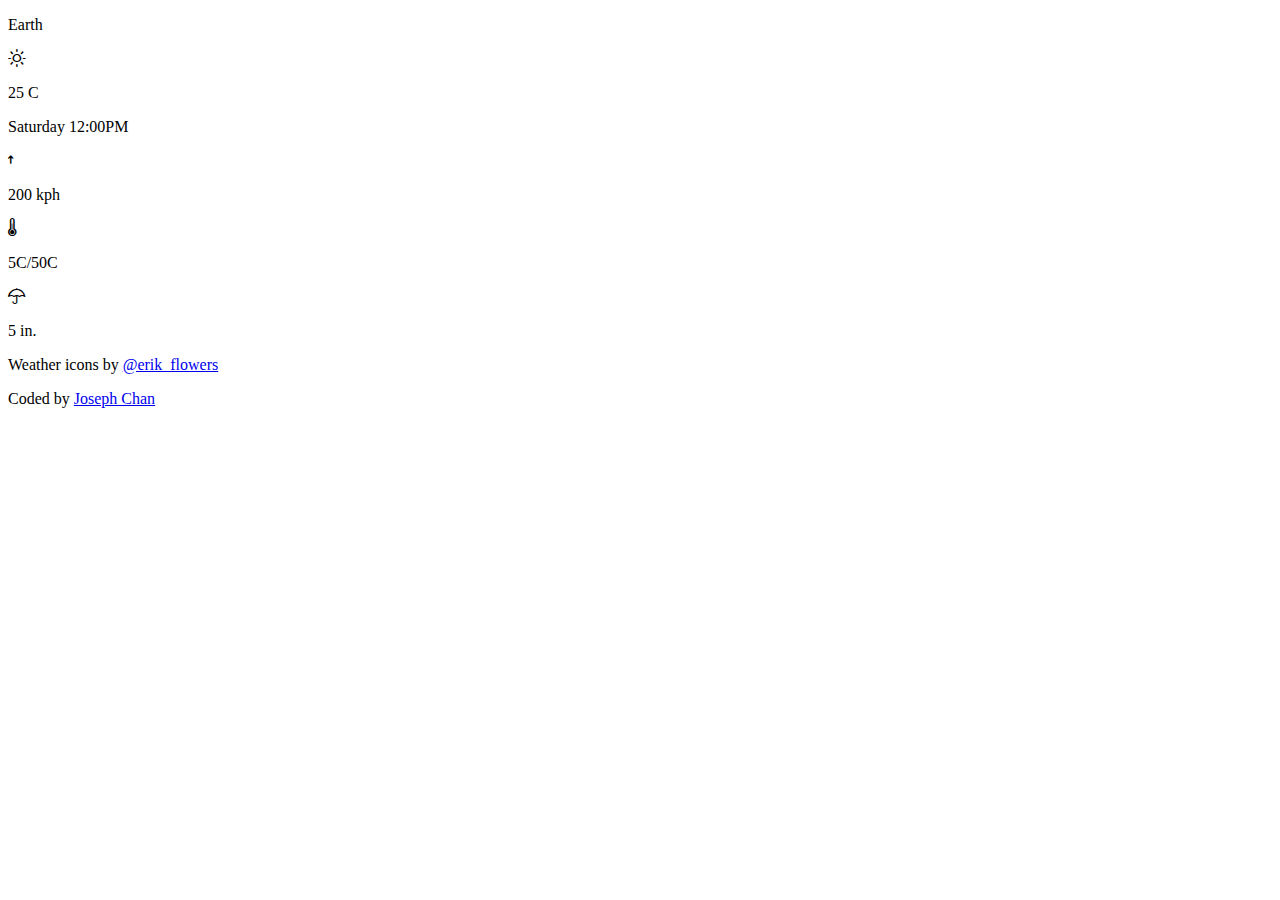
==== indexUnderConstruction.html @ b069603f "Draft html" ====
<!DOCTYPE HTML>
<html lang="en">
  <head>
    <meta charset="utf-8">
    <meta name="description" content="Weather & Corgi">
    <link rel="stylesheet" type="text/css" href="css/weather-icons-wind.min.css">
    <link rel="stylesheet" type="text/css" href="css/weather-icons.min.css">
    <title>Weather &amp; Corgi</title>
  </head>
  <body>
    <p class="location">Earth</p>
    <p class="weatherIcon"><i class="wi wi-day-sunny"></i></p>
    <p class="currentTemperature">25 C</p>
    <p class="dayTime">Saturday 12:00PM</p>
    <p class="windDirectionIcon"><i class="wi wi-direction-up"></i></p>
    <p class="windSpeed">200 kph</p>
    <p><i class="wi wi-thermometer"></i></p>
    <p class="minMaxTemperatures">5C/50C</p>
    <p><i class="wi wi-umbrella"></i></p>
    <p class="precipHeight">5 in.</p>
    
    <footer>
      <p>Weather icons by <a href="https://erikflowers.github.io/weather-icons/" title="Visit the Weather Icons site" target="_blank">@erik_flowers</a></p>
      <p>Coded by <a href="https://github.com/joechan3" target="_blank" title="View Joseph Chan&apos;s GitHub profile">Joseph Chan</a></p>
    </footer>
  </body>
</html>
---- css/weather-icons-wind.min.css ----
@font-face{font-family:weathericons;src:url(../font/weathericons-regular-webfont.eot);src:url(../font/weathericons-regular-webfont.eot?#iefix)format('embedded-opentype'),url(../font/weathericons-regular-webfont.woff2)format('woff2'),url(../font/weathericons-regular-webfont.woff)format('woff'),url(../font/weathericons-regular-webfont.ttf)format('truetype'),url(../font/weathericons-regular-webfont.svg#weather_iconsregular)format('svg');font-weight:400;font-style:normal}.wi{display:inline-block;font-family:weathericons;font-style:normal;font-weight:400;line-height:1;-webkit-font-smoothing:antialiased;-moz-osx-font-smoothing:grayscale}.wi-fw{text-align:center;width:1.4em}.wi-rotate-90{filter:progid:DXImageTransform.Microsoft.BasicImage(rotation=1);-webkit-transform:rotate(90deg);-ms-transform:rotate(90deg);transform:rotate(90deg)}.wi-rotate-180{filter:progid:DXImageTransform.Microsoft.BasicImage(rotation=2);-webkit-transform:rotate(180deg);-ms-transform:rotate(180deg);transform:rotate(180deg)}.wi-rotate-270{filter:progid:DXImageTransform.Microsoft.BasicImage(rotation=3);-webkit-transform:rotate(270deg);-ms-transform:rotate(270deg);transform:rotate(270deg)}.wi-flip-horizontal{filter:progid:DXImageTransform.Microsoft.BasicImage(rotation=0, mirror=1);-webkit-transform:scale(-1,1);-ms-transform:scale(-1,1);transform:scale(-1,1)}.wi-flip-vertical{filter:progid:DXImageTransform.Microsoft.BasicImage(rotation=2, mirror=1);-webkit-transform:scale(1,-1);-ms-transform:scale(1,-1);transform:scale(1,-1)}.wi-wind:before{content:"\f0b1"}.wi-wind.towards-0-deg{-webkit-transform:rotate(0);-moz-transform:rotate(0);-ms-transform:rotate(0);-o-transform:rotate(0);transform:rotate(0)}.wi-wind.towards-1-deg{-webkit-transform:rotate(1deg);-moz-transform:rotate(1deg);-ms-transform:rotate(1deg);-o-transform:rotate(1deg);transform:rotate(1deg)}.wi-wind.towards-2-deg{-webkit-transform:rotate(2deg);-moz-transform:rotate(2deg);-ms-transform:rotate(2deg);-o-transform:rotate(2deg);transform:rotate(2deg)}.wi-wind.towards-3-deg{-webkit-transform:rotate(3deg);-moz-transform:rotate(3deg);-ms-transform:rotate(3deg);-o-transform:rotate(3deg);transform:rotate(3deg)}.wi-wind.towards-4-deg{-webkit-transform:rotate(4deg);-moz-transform:rotate(4deg);-ms-transform:rotate(4deg);-o-transform:rotate(4deg);transform:rotate(4deg)}.wi-wind.towards-5-deg{-webkit-transform:rotate(5deg);-moz-transform:rotate(5deg);-ms-transform:rotate(5deg);-o-transform:rotate(5deg);transform:rotate(5deg)}.wi-wind.towards-6-deg{-webkit-transform:rotate(6deg);-moz-transform:rotate(6deg);-ms-transform:rotate(6deg);-o-transform:rotate(6deg);transform:rotate(6deg)}.wi-wind.towards-7-deg{-webkit-transform:rotate(7deg);-moz-transform:rotate(7deg);-ms-transform:rotate(7deg);-o-transform:rotate(7deg);transform:rotate(7deg)}.wi-wind.towards-8-deg{-webkit-transform:rotate(8deg);-moz-transform:rotate(8deg);-ms-transform:rotate(8deg);-o-transform:rotate(8deg);transform:rotate(8deg)}.wi-wind.towards-9-deg{-webkit-transform:rotate(9deg);-moz-transform:rotate(9deg);-ms-transform:rotate(9deg);-o-transform:rotate(9deg);transform:rotate(9deg)}.wi-wind.towards-10-deg{-webkit-transform:rotate(10deg);-moz-transform:rotate(10deg);-ms-transform:rotate(10deg);-o-transform:rotate(10deg);transform:rotate(10deg)}.wi-wind.towards-11-deg{-webkit-transform:rotate(11deg);-moz-transform:rotate(11deg);-ms-transform:rotate(11deg);-o-transform:rotate(11deg);transform:rotate(11deg)}.wi-wind.towards-12-deg{-webkit-transform:rotate(12deg);-moz-transform:rotate(12deg);-ms-transform:rotate(12deg);-o-transform:rotate(12deg);transform:rotate(12deg)}.wi-wind.towards-13-deg{-webkit-transform:rotate(13deg);-moz-transform:rotate(13deg);-ms-transform:rotate(13deg);-o-transform:rotate(13deg);transform:rotate(13deg)}.wi-wind.towards-14-deg{-webkit-transform:rotate(14deg);-moz-transform:rotate(14deg);-ms-transform:rotate(14deg);-o-transform:rotate(14deg);transform:rotate(14deg)}.wi-wind.towards-15-deg{-webkit-transform:rotate(15deg);-moz-transform:rotate(15deg);-ms-transform:rotate(15deg);-o-transform:rotate(15deg);transform:rotate(15deg)}.wi-wind.towards-16-deg{-webkit-transform:rotate(16deg);-moz-transform:rotate(16deg);-ms-transform:rotate(16deg);-o-transform:rotate(16deg);transform:rotate(16deg)}.wi-wind.towards-17-deg{-webkit-transform:rotate(17deg);-moz-transform:rotate(17deg);-ms-transform:rotate(17deg);-o-transform:rotate(17deg);transform:rotate(17deg)}.wi-wind.towards-18-deg{-webkit-transform:rotate(18deg);-moz-transform:rotate(18deg);-ms-transform:rotate(18deg);-o-transform:rotate(18deg);transform:rotate(18deg)}.wi-wind.towards-19-deg{-webkit-transform:rotate(19deg);-moz-transform:rotate(19deg);-ms-transform:rotate(19deg);-o-transform:rotate(19deg);transform:rotate(19deg)}.wi-wind.towards-20-deg{-webkit-transform:rotate(20deg);-moz-transform:rotate(20deg);-ms-transform:rotate(20deg);-o-transform:rotate(20deg);transform:rotate(20deg)}.wi-wind.towards-21-deg{-webkit-transform:rotate(21deg);-moz-transform:rotate(21deg);-ms-transform:rotate(21deg);-o-transform:rotate(21deg);transform:rotate(21deg)}.wi-wind.towards-22-deg{-webkit-transform:rotate(22deg);-moz-transform:rotate(22deg);-ms-transform:rotate(22deg);-o-transform:rotate(22deg);transform:rotate(22deg)}.wi-wind.towards-23-deg{-webkit-transform:rotate(23deg);-moz-transform:rotate(23deg);-ms-transform:rotate(23deg);-o-transform:rotate(23deg);transform:rotate(23deg)}.wi-wind.towards-24-deg{-webkit-transform:rotate(24deg);-moz-transform:rotate(24deg);-ms-transform:rotate(24deg);-o-transform:rotate(24deg);transform:rotate(24deg)}.wi-wind.towards-25-deg{-webkit-transform:rotate(25deg);-moz-transform:rotate(25deg);-ms-transform:rotate(25deg);-o-transform:rotate(25deg);transform:rotate(25deg)}.wi-wind.towards-26-deg{-webkit-transform:rotate(26deg);-moz-transform:rotate(26deg);-ms-transform:rotate(26deg);-o-transform:rotate(26deg);transform:rotate(26deg)}.wi-wind.towards-27-deg{-webkit-transform:rotate(27deg);-moz-transform:rotate(27deg);-ms-transform:rotate(27deg);-o-transform:rotate(27deg);transform:rotate(27deg)}.wi-wind.towards-28-deg{-webkit-transform:rotate(28deg);-moz-transform:rotate(28deg);-ms-transform:rotate(28deg);-o-transform:rotate(28deg);transform:rotate(28deg)}.wi-wind.towards-29-deg{-webkit-transform:rotate(29deg);-moz-transform:rotate(29deg);-ms-transform:rotate(29deg);-o-transform:rotate(29deg);transform:rotate(29deg)}.wi-wind.towards-30-deg{-webkit-transform:rotate(30deg);-moz-transform:rotate(30deg);-ms-transform:rotate(30deg);-o-transform:rotate(30deg);transform:rotate(30deg)}.wi-wind.towards-31-deg{-webkit-transform:rotate(31deg);-moz-transform:rotate(31deg);-ms-transform:rotate(31deg);-o-transform:rotate(31deg);transform:rotate(31deg)}.wi-wind.towards-32-deg{-webkit-transform:rotate(32deg);-moz-transform:rotate(32deg);-ms-transform:rotate(32deg);-o-transform:rotate(32deg);transform:rotate(32deg)}.wi-wind.towards-33-deg{-webkit-transform:rotate(33deg);-moz-transform:rotate(33deg);-ms-transform:rotate(33deg);-o-transform:rotate(33deg);transform:rotate(33deg)}.wi-wind.towards-34-deg{-webkit-transform:rotate(34deg);-moz-transform:rotate(34deg);-ms-transform:rotate(34deg);-o-transform:rotate(34deg);transform:rotate(34deg)}.wi-wind.towards-35-deg{-webkit-transform:rotate(35deg);-moz-transform:rotate(35deg);-ms-transform:rotate(35deg);-o-transform:rotate(35deg);transform:rotate(35deg)}.wi-wind.towards-36-deg{-webkit-transform:rotate(36deg);-moz-transform:rotate(36deg);-ms-transform:rotate(36deg);-o-transform:rotate(36deg);transform:rotate(36deg)}.wi-wind.towards-37-deg{-webkit-transform:rotate(37deg);-moz-transform:rotate(37deg);-ms-transform:rotate(37deg);-o-transform:rotate(37deg);transform:rotate(37deg)}.wi-wind.towards-38-deg{-webkit-transform:rotate(38deg);-moz-transform:rotate(38deg);-ms-transform:rotate(38deg);-o-transform:rotate(38deg);transform:rotate(38deg)}.wi-wind.towards-39-deg{-webkit-transform:rotate(39deg);-moz-transform:rotate(39deg);-ms-transform:rotate(39deg);-o-transform:rotate(39deg);transform:rotate(39deg)}.wi-wind.towards-40-deg{-webkit-transform:rotate(40deg);-moz-transform:rotate(40deg);-ms-transform:rotate(40deg);-o-transform:rotate(40deg);transform:rotate(40deg)}.wi-wind.towards-41-deg{-webkit-transform:rotate(41deg);-moz-transform:rotate(41deg);-ms-transform:rotate(41deg);-o-transform:rotate(41deg);transform:rotate(41deg)}.wi-wind.towards-42-deg{-webkit-transform:rotate(42deg);-moz-transform:rotate(42deg);-ms-transform:rotate(42deg);-o-transform:rotate(42deg);transform:rotate(42deg)}.wi-wind.towards-43-deg{-webkit-transform:rotate(43deg);-moz-transform:rotate(43deg);-ms-transform:rotate(43deg);-o-transform:rotate(43deg);transform:rotate(43deg)}.wi-wind.towards-44-deg{-webkit-transform:rotate(44deg);-moz-transform:rotate(44deg);-ms-transform:rotate(44deg);-o-transform:rotate(44deg);transform:rotate(44deg)}.wi-wind.towards-45-deg{-webkit-transform:rotate(45deg);-moz-transform:rotate(45deg);-ms-transform:rotate(45deg);-o-transform:rotate(45deg);transform:rotate(45deg)}.wi-wind.towards-46-deg{-webkit-transform:rotate(46deg);-moz-transform:rotate(46deg);-ms-transform:rotate(46deg);-o-transform:rotate(46deg);transform:rotate(46deg)}.wi-wind.towards-47-deg{-webkit-transform:rotate(47deg);-moz-transform:rotate(47deg);-ms-transform:rotate(47deg);-o-transform:rotate(47deg);transform:rotate(47deg)}.wi-wind.towards-48-deg{-webkit-transform:rotate(48deg);-moz-transform:rotate(48deg);-ms-transform:rotate(48deg);-o-transform:rotate(48deg);transform:rotate(48deg)}.wi-wind.towards-49-deg{-webkit-transform:rotate(49deg);-moz-transform:rotate(49deg);-ms-transform:rotate(49deg);-o-transform:rotate(49deg);transform:rotate(49deg)}.wi-wind.towards-50-deg{-webkit-transform:rotate(50deg);-moz-transform:rotate(50deg);-ms-transform:rotate(50deg);-o-transform:rotate(50deg);transform:rotate(50deg)}.wi-wind.towards-51-deg{-webkit-transform:rotate(51deg);-moz-transform:rotate(51deg);-ms-transform:rotate(51deg);-o-transform:rotate(51deg);transform:rotate(51deg)}.wi-wind.towards-52-deg{-webkit-transform:rotate(52deg);-moz-transform:rotate(52deg);-ms-transform:rotate(52deg);-o-transform:rotate(52deg);transform:rotate(52deg)}.wi-wind.towards-53-deg{-webkit-transform:rotate(53deg);-moz-transform:rotate(53deg);-ms-transform:rotate(53deg);-o-transform:rotate(53deg);transform:rotate(53deg)}.wi-wind.towards-54-deg{-webkit-transform:rotate(54deg);-moz-transform:rotate(54deg);-ms-transform:rotate(54deg);-o-transform:rotate(54deg);transform:rotate(54deg)}.wi-wind.towards-55-deg{-webkit-transform:rotate(55deg);-moz-transform:rotate(55deg);-ms-transform:rotate(55deg);-o-transform:rotate(55deg);transform:rotate(55deg)}.wi-wind.towards-56-deg{-webkit-transform:rotate(56deg);-moz-transform:rotate(56deg);-ms-transform:rotate(56deg);-o-transform:rotate(56deg);transform:rotate(56deg)}.wi-wind.towards-57-deg{-webkit-transform:rotate(57deg);-moz-transform:rotate(57deg);-ms-transform:rotate(57deg);-o-transform:rotate(57deg);transform:rotate(57deg)}.wi-wind.towards-58-deg{-webkit-transform:rotate(58deg);-moz-transform:rotate(58deg);-ms-transform:rotate(58deg);-o-transform:rotate(58deg);transform:rotate(58deg)}.wi-wind.towards-59-deg{-webkit-transform:rotate(59deg);-moz-transform:rotate(59deg);-ms-transform:rotate(59deg);-o-transform:rotate(59deg);transform:rotate(59deg)}.wi-wind.towards-60-deg{-webkit-transform:rotate(60deg);-moz-transform:rotate(60deg);-ms-transform:rotate(60deg);-o-transform:rotate(60deg);transform:rotate(60deg)}.wi-wind.towards-61-deg{-webkit-transform:rotate(61deg);-moz-transform:rotate(61deg);-ms-transform:rotate(61deg);-o-transform:rotate(61deg);transform:rotate(61deg)}.wi-wind.towards-62-deg{-webkit-transform:rotate(62deg);-moz-transform:rotate(62deg);-ms-transform:rotate(62deg);-o-transform:rotate(62deg);transform:rotate(62deg)}.wi-wind.towards-63-deg{-webkit-transform:rotate(63deg);-moz-transform:rotate(63deg);-ms-transform:rotate(63deg);-o-transform:rotate(63deg);transform:rotate(63deg)}.wi-wind.towards-64-deg{-webkit-transform:rotate(64deg);-moz-transform:rotate(64deg);-ms-transform:rotate(64deg);-o-transform:rotate(64deg);transform:rotate(64deg)}.wi-wind.towards-65-deg{-webkit-transform:rotate(65deg);-moz-transform:rotate(65deg);-ms-transform:rotate(65deg);-o-transform:rotate(65deg);transform:rotate(65deg)}.wi-wind.towards-66-deg{-webkit-transform:rotate(66deg);-moz-transform:rotate(66deg);-ms-transform:rotate(66deg);-o-transform:rotate(66deg);transform:rotate(66deg)}.wi-wind.towards-67-deg{-webkit-transform:rotate(67deg);-moz-transform:rotate(67deg);-ms-transform:rotate(67deg);-o-transform:rotate(67deg);transform:rotate(67deg)}.wi-wind.towards-68-deg{-webkit-transform:rotate(68deg);-moz-transform:rotate(68deg);-ms-transform:rotate(68deg);-o-transform:rotate(68deg);transform:rotate(68deg)}.wi-wind.towards-69-deg{-webkit-transform:rotate(69deg);-moz-transform:rotate(69deg);-ms-transform:rotate(69deg);-o-transform:rotate(69deg);transform:rotate(69deg)}.wi-wind.towards-70-deg{-webkit-transform:rotate(70deg);-moz-transform:rotate(70deg);-ms-transform:rotate(70deg);-o-transform:rotate(70deg);transform:rotate(70deg)}.wi-wind.towards-71-deg{-webkit-transform:rotate(71deg);-moz-transform:rotate(71deg);-ms-transform:rotate(71deg);-o-transform:rotate(71deg);transform:rotate(71deg)}.wi-wind.towards-72-deg{-webkit-transform:rotate(72deg);-moz-transform:rotate(72deg);-ms-transform:rotate(72deg);-o-transform:rotate(72deg);transform:rotate(72deg)}.wi-wind.towards-73-deg{-webkit-transform:rotate(73deg);-moz-transform:rotate(73deg);-ms-transform:rotate(73deg);-o-transform:rotate(73deg);transform:rotate(73deg)}.wi-wind.towards-74-deg{-webkit-transform:rotate(74deg);-moz-transform:rotate(74deg);-ms-transform:rotate(74deg);-o-transform:rotate(74deg);transform:rotate(74deg)}.wi-wind.towards-75-deg{-webkit-transform:rotate(75deg);-moz-transform:rotate(75deg);-ms-transform:rotate(75deg);-o-transform:rotate(75deg);transform:rotate(75deg)}.wi-wind.towards-76-deg{-webkit-transform:rotate(76deg);-moz-transform:rotate(76deg);-ms-transform:rotate(76deg);-o-transform:rotate(76deg);transform:rotate(76deg)}.wi-wind.towards-77-deg{-webkit-transform:rotate(77deg);-moz-transform:rotate(77deg);-ms-transform:rotate(77deg);-o-transform:rotate(77deg);transform:rotate(77deg)}.wi-wind.towards-78-deg{-webkit-transform:rotate(78deg);-moz-transform:rotate(78deg);-ms-transform:rotate(78deg);-o-transform:rotate(78deg);transform:rotate(78deg)}.wi-wind.towards-79-deg{-webkit-transform:rotate(79deg);-moz-transform:rotate(79deg);-ms-transform:rotate(79deg);-o-transform:rotate(79deg);transform:rotate(79deg)}.wi-wind.towards-80-deg{-webkit-transform:rotate(80deg);-moz-transform:rotate(80deg);-ms-transform:rotate(80deg);-o-transform:rotate(80deg);transform:rotate(80deg)}.wi-wind.towards-81-deg{-webkit-transform:rotate(81deg);-moz-transform:rotate(81deg);-ms-transform:rotate(81deg);-o-transform:rotate(81deg);transform:rotate(81deg)}.wi-wind.towards-82-deg{-webkit-transform:rotate(82deg);-moz-transform:rotate(82deg);-ms-transform:rotate(82deg);-o-transform:rotate(82deg);transform:rotate(82deg)}.wi-wind.towards-83-deg{-webkit-transform:rotate(83deg);-moz-transform:rotate(83deg);-ms-transform:rotate(83deg);-o-transform:rotate(83deg);transform:rotate(83deg)}.wi-wind.towards-84-deg{-webkit-transform:rotate(84deg);-moz-transform:rotate(84deg);-ms-transform:rotate(84deg);-o-transform:rotate(84deg);transform:rotate(84deg)}.wi-wind.towards-85-deg{-webkit-transform:rotate(85deg);-moz-transform:rotate(85deg);-ms-transform:rotate(85deg);-o-transform:rotate(85deg);transform:rotate(85deg)}.wi-wind.towards-86-deg{-webkit-transform:rotate(86deg);-moz-transform:rotate(86deg);-ms-transform:rotate(86deg);-o-transform:rotate(86deg);transform:rotate(86deg)}.wi-wind.towards-87-deg{-webkit-transform:rotate(87deg);-moz-transform:rotate(87deg);-ms-transform:rotate(87deg);-o-transform:rotate(87deg);transform:rotate(87deg)}.wi-wind.towards-88-deg{-webkit-transform:rotate(88deg);-moz-transform:rotate(88deg);-ms-transform:rotate(88deg);-o-transform:rotate(88deg);transform:rotate(88deg)}.wi-wind.towards-89-deg{-webkit-transform:rotate(89deg);-moz-transform:rotate(89deg);-ms-transform:rotate(89deg);-o-transform:rotate(89deg);transform:rotate(89deg)}.wi-wind.towards-90-deg{-webkit-transform:rotate(90deg);-moz-transform:rotate(90deg);-ms-transform:rotate(90deg);-o-transform:rotate(90deg);transform:rotate(90deg)}.wi-wind.towards-91-deg{-webkit-transform:rotate(91deg);-moz-transform:rotate(91deg);-ms-transform:rotate(91deg);-o-transform:rotate(91deg);transform:rotate(91deg)}.wi-wind.towards-92-deg{-webkit-transform:rotate(92deg);-moz-transform:rotate(92deg);-ms-transform:rotate(92deg);-o-transform:rotate(92deg);transform:rotate(92deg)}.wi-wind.towards-93-deg{-webkit-transform:rotate(93deg);-moz-transform:rotate(93deg);-ms-transform:rotate(93deg);-o-transform:rotate(93deg);transform:rotate(93deg)}.wi-wind.towards-94-deg{-webkit-transform:rotate(94deg);-moz-transform:rotate(94deg);-ms-transform:rotate(94deg);-o-transform:rotate(94deg);transform:rotate(94deg)}.wi-wind.towards-95-deg{-webkit-transform:rotate(95deg);-moz-transform:rotate(95deg);-ms-transform:rotate(95deg);-o-transform:rotate(95deg);transform:rotate(95deg)}.wi-wind.towards-96-deg{-webkit-transform:rotate(96deg);-moz-transform:rotate(96deg);-ms-transform:rotate(96deg);-o-transform:rotate(96deg);transform:rotate(96deg)}.wi-wind.towards-97-deg{-webkit-transform:rotate(97deg);-moz-transform:rotate(97deg);-ms-transform:rotate(97deg);-o-transform:rotate(97deg);transform:rotate(97deg)}.wi-wind.towards-98-deg{-webkit-transform:rotate(98deg);-moz-transform:rotate(98deg);-ms-transform:rotate(98deg);-o-transform:rotate(98deg);transform:rotate(98deg)}.wi-wind.towards-99-deg{-webkit-transform:rotate(99deg);-moz-transform:rotate(99deg);-ms-transform:rotate(99deg);-o-transform:rotate(99deg);transform:rotate(99deg)}.wi-wind.towards-100-deg{-webkit-transform:rotate(100deg);-moz-transform:rotate(100deg);-ms-transform:rotate(100deg);-o-transform:rotate(100deg);transform:rotate(100deg)}.wi-wind.towards-101-deg{-webkit-transform:rotate(101deg);-moz-transform:rotate(101deg);-ms-transform:rotate(101deg);-o-transform:rotate(101deg);transform:rotate(101deg)}.wi-wind.towards-102-deg{-webkit-transform:rotate(102deg);-moz-transform:rotate(102deg);-ms-transform:rotate(102deg);-o-transform:rotate(102deg);transform:rotate(102deg)}.wi-wind.towards-103-deg{-webkit-transform:rotate(103deg);-moz-transform:rotate(103deg);-ms-transform:rotate(103deg);-o-transform:rotate(103deg);transform:rotate(103deg)}.wi-wind.towards-104-deg{-webkit-transform:rotate(104deg);-moz-transform:rotate(104deg);-ms-transform:rotate(104deg);-o-transform:rotate(104deg);transform:rotate(104deg)}.wi-wind.towards-105-deg{-webkit-transform:rotate(105deg);-moz-transform:rotate(105deg);-ms-transform:rotate(105deg);-o-transform:rotate(105deg);transform:rotate(105deg)}.wi-wind.towards-106-deg{-webkit-transform:rotate(106deg);-moz-transform:rotate(106deg);-ms-transform:rotate(106deg);-o-transform:rotate(106deg);transform:rotate(106deg)}.wi-wind.towards-107-deg{-webkit-transform:rotate(107deg);-moz-transform:rotate(107deg);-ms-transform:rotate(107deg);-o-transform:rotate(107deg);transform:rotate(107deg)}.wi-wind.towards-108-deg{-webkit-transform:rotate(108deg);-moz-transform:rotate(108deg);-ms-transform:rotate(108deg);-o-transform:rotate(108deg);transform:rotate(108deg)}.wi-wind.towards-109-deg{-webkit-transform:rotate(109deg);-moz-transform:rotate(109deg);-ms-transform:rotate(109deg);-o-transform:rotate(109deg);transform:rotate(109deg)}.wi-wind.towards-110-deg{-webkit-transform:rotate(110deg);-moz-transform:rotate(110deg);-ms-transform:rotate(110deg);-o-transform:rotate(110deg);transform:rotate(110deg)}.wi-wind.towards-111-deg{-webkit-transform:rotate(111deg);-moz-transform:rotate(111deg);-ms-transform:rotate(111deg);-o-transform:rotate(111deg);transform:rotate(111deg)}.wi-wind.towards-112-deg{-webkit-transform:rotate(112deg);-moz-transform:rotate(112deg);-ms-transform:rotate(112deg);-o-transform:rotate(112deg);transform:rotate(112deg)}.wi-wind.towards-113-deg{-webkit-transform:rotate(113deg);-moz-transform:rotate(113deg);-ms-transform:rotate(113deg);-o-transform:rotate(113deg);transform:rotate(113deg)}.wi-wind.towards-114-deg{-webkit-transform:rotate(114deg);-moz-transform:rotate(114deg);-ms-transform:rotate(114deg);-o-transform:rotate(114deg);transform:rotate(114deg)}.wi-wind.towards-115-deg{-webkit-transform:rotate(115deg);-moz-transform:rotate(115deg);-ms-transform:rotate(115deg);-o-transform:rotate(115deg);transform:rotate(115deg)}.wi-wind.towards-116-deg{-webkit-transform:rotate(116deg);-moz-transform:rotate(116deg);-ms-transform:rotate(116deg);-o-transform:rotate(116deg);transform:rotate(116deg)}.wi-wind.towards-117-deg{-webkit-transform:rotate(117deg);-moz-transform:rotate(117deg);-ms-transform:rotate(117deg);-o-transform:rotate(117deg);transform:rotate(117deg)}.wi-wind.towards-118-deg{-webkit-transform:rotate(118deg);-moz-transform:rotate(118deg);-ms-transform:rotate(118deg);-o-transform:rotate(118deg);transform:rotate(118deg)}.wi-wind.towards-119-deg{-webkit-transform:rotate(119deg);-moz-transform:rotate(119deg);-ms-transform:rotate(119deg);-o-transform:rotate(119deg);transform:rotate(119deg)}.wi-wind.towards-120-deg{-webkit-transform:rotate(120deg);-moz-transform:rotate(120deg);-ms-transform:rotate(120deg);-o-transform:rotate(120deg);transform:rotate(120deg)}.wi-wind.towards-121-deg{-webkit-transform:rotate(121deg);-moz-transform:rotate(121deg);-ms-transform:rotate(121deg);-o-transform:rotate(121deg);transform:rotate(121deg)}.wi-wind.towards-122-deg{-webkit-transform:rotate(122deg);-moz-transform:rotate(122deg);-ms-transform:rotate(122deg);-o-transform:rotate(122deg);transform:rotate(122deg)}.wi-wind.towards-123-deg{-webkit-transform:rotate(123deg);-moz-transform:rotate(123deg);-ms-transform:rotate(123deg);-o-transform:rotate(123deg);transform:rotate(123deg)}.wi-wind.towards-124-deg{-webkit-transform:rotate(124deg);-moz-transform:rotate(124deg);-ms-transform:rotate(124deg);-o-transform:rotate(124deg);transform:rotate(124deg)}.wi-wind.towards-125-deg{-webkit-transform:rotate(125deg);-moz-transform:rotate(125deg);-ms-transform:rotate(125deg);-o-transform:rotate(125deg);transform:rotate(125deg)}.wi-wind.towards-126-deg{-webkit-transform:rotate(126deg);-moz-transform:rotate(126deg);-ms-transform:rotate(126deg);-o-transform:rotate(126deg);transform:rotate(126deg)}.wi-wind.towards-127-deg{-webkit-transform:rotate(127deg);-moz-transform:rotate(127deg);-ms-transform:rotate(127deg);-o-transform:rotate(127deg);transform:rotate(127deg)}.wi-wind.towards-128-deg{-webkit-transform:rotate(128deg);-moz-transform:rotate(128deg);-ms-transform:rotate(128deg);-o-transform:rotate(128deg);transform:rotate(128deg)}.wi-wind.towards-129-deg{-webkit-transform:rotate(129deg);-moz-transform:rotate(129deg);-ms-transform:rotate(129deg);-o-transform:rotate(129deg);transform:rotate(129deg)}.wi-wind.towards-130-deg{-webkit-transform:rotate(130deg);-moz-transform:rotate(130deg);-ms-transform:rotate(130deg);-o-transform:rotate(130deg);transform:rotate(130deg)}.wi-wind.towards-131-deg{-webkit-transform:rotate(131deg);-moz-transform:rotate(131deg);-ms-transform:rotate(131deg);-o-transform:rotate(131deg);transform:rotate(131deg)}.wi-wind.towards-132-deg{-webkit-transform:rotate(132deg);-moz-transform:rotate(132deg);-ms-transform:rotate(132deg);-o-transform:rotate(132deg);transform:rotate(132deg)}.wi-wind.towards-133-deg{-webkit-transform:rotate(133deg);-moz-transform:rotate(133deg);-ms-transform:rotate(133deg);-o-transform:rotate(133deg);transform:rotate(133deg)}.wi-wind.towards-134-deg{-webkit-transform:rotate(134deg);-moz-transform:rotate(134deg);-ms-transform:rotate(134deg);-o-transform:rotate(134deg);transform:rotate(134deg)}.wi-wind.towards-135-deg{-webkit-transform:rotate(135deg);-moz-transform:rotate(135deg);-ms-transform:rotate(135deg);-o-transform:rotate(135deg);transform:rotate(135deg)}.wi-wind.towards-136-deg{-webkit-transform:rotate(136deg);-moz-transform:rotate(136deg);-ms-transform:rotate(136deg);-o-transform:rotate(136deg);transform:rotate(136deg)}.wi-wind.towards-137-deg{-webkit-transform:rotate(137deg);-moz-transform:rotate(137deg);-ms-transform:rotate(137deg);-o-transform:rotate(137deg);transform:rotate(137deg)}.wi-wind.towards-138-deg{-webkit-transform:rotate(138deg);-moz-transform:rotate(138deg);-ms-transform:rotate(138deg);-o-transform:rotate(138deg);transform:rotate(138deg)}.wi-wind.towards-139-deg{-webkit-transform:rotate(139deg);-moz-transform:rotate(139deg);-ms-transform:rotate(139deg);-o-transform:rotate(139deg);transform:rotate(139deg)}.wi-wind.towards-140-deg{-webkit-transform:rotate(140deg);-moz-transform:rotate(140deg);-ms-transform:rotate(140deg);-o-transform:rotate(140deg);transform:rotate(140deg)}.wi-wind.towards-141-deg{-webkit-transform:rotate(141deg);-moz-transform:rotate(141deg);-ms-transform:rotate(141deg);-o-transform:rotate(141deg);transform:rotate(141deg)}.wi-wind.towards-142-deg{-webkit-transform:rotate(142deg);-moz-transform:rotate(142deg);-ms-transform:rotate(142deg);-o-transform:rotate(142deg);transform:rotate(142deg)}.wi-wind.towards-143-deg{-webkit-transform:rotate(143deg);-moz-transform:rotate(143deg);-ms-transform:rotate(143deg);-o-transform:rotate(143deg);transform:rotate(143deg)}.wi-wind.towards-144-deg{-webkit-transform:rotate(144deg);-moz-transform:rotate(144deg);-ms-transform:rotate(144deg);-o-transform:rotate(144deg);transform:rotate(144deg)}.wi-wind.towards-145-deg{-webkit-transform:rotate(145deg);-moz-transform:rotate(145deg);-ms-transform:rotate(145deg);-o-transform:rotate(145deg);transform:rotate(145deg)}.wi-wind.towards-146-deg{-webkit-transform:rotate(146deg);-moz-transform:rotate(146deg);-ms-transform:rotate(146deg);-o-transform:rotate(146deg);transform:rotate(146deg)}.wi-wind.towards-147-deg{-webkit-transform:rotate(147deg);-moz-transform:rotate(147deg);-ms-transform:rotate(147deg);-o-transform:rotate(147deg);transform:rotate(147deg)}.wi-wind.towards-148-deg{-webkit-transform:rotate(148deg);-moz-transform:rotate(148deg);-ms-transform:rotate(148deg);-o-transform:rotate(148deg);transform:rotate(148deg)}.wi-wind.towards-149-deg{-webkit-transform:rotate(149deg);-moz-transform:rotate(149deg);-ms-transform:rotate(149deg);-o-transform:rotate(149deg);transform:rotate(149deg)}.wi-wind.towards-150-deg{-webkit-transform:rotate(150deg);-moz-transform:rotate(150deg);-ms-transform:rotate(150deg);-o-transform:rotate(150deg);transform:rotate(150deg)}.wi-wind.towards-151-deg{-webkit-transform:rotate(151deg);-moz-transform:rotate(151deg);-ms-transform:rotate(151deg);-o-transform:rotate(151deg);transform:rotate(151deg)}.wi-wind.towards-152-deg{-webkit-transform:rotate(152deg);-moz-transform:rotate(152deg);-ms-transform:rotate(152deg);-o-transform:rotate(152deg);transform:rotate(152deg)}.wi-wind.towards-153-deg{-webkit-transform:rotate(153deg);-moz-transform:rotate(153deg);-ms-transform:rotate(153deg);-o-transform:rotate(153deg);transform:rotate(153deg)}.wi-wind.towards-154-deg{-webkit-transform:rotate(154deg);-moz-transform:rotate(154deg);-ms-transform:rotate(154deg);-o-transform:rotate(154deg);transform:rotate(154deg)}.wi-wind.towards-155-deg{-webkit-transform:rotate(155deg);-moz-transform:rotate(155deg);-ms-transform:rotate(155deg);-o-transform:rotate(155deg);transform:rotate(155deg)}.wi-wind.towards-156-deg{-webkit-transform:rotate(156deg);-moz-transform:rotate(156deg);-ms-transform:rotate(156deg);-o-transform:rotate(156deg);transform:rotate(156deg)}.wi-wind.towards-157-deg{-webkit-transform:rotate(157deg);-moz-transform:rotate(157deg);-ms-transform:rotate(157deg);-o-transform:rotate(157deg);transform:rotate(157deg)}.wi-wind.towards-158-deg{-webkit-transform:rotate(158deg);-moz-transform:rotate(158deg);-ms-transform:rotate(158deg);-o-transform:rotate(158deg);transform:rotate(158deg)}.wi-wind.towards-159-deg{-webkit-transform:rotate(159deg);-moz-transform:rotate(159deg);-ms-transform:rotate(159deg);-o-transform:rotate(159deg);transform:rotate(159deg)}.wi-wind.towards-160-deg{-webkit-transform:rotate(160deg);-moz-transform:rotate(160deg);-ms-transform:rotate(160deg);-o-transform:rotate(160deg);transform:rotate(160deg)}.wi-wind.towards-161-deg{-webkit-transform:rotate(161deg);-moz-transform:rotate(161deg);-ms-transform:rotate(161deg);-o-transform:rotate(161deg);transform:rotate(161deg)}.wi-wind.towards-162-deg{-webkit-transform:rotate(162deg);-moz-transform:rotate(162deg);-ms-transform:rotate(162deg);-o-transform:rotate(162deg);transform:rotate(162deg)}.wi-wind.towards-163-deg{-webkit-transform:rotate(163deg);-moz-transform:rotate(163deg);-ms-transform:rotate(163deg);-o-transform:rotate(163deg);transform:rotate(163deg)}.wi-wind.towards-164-deg{-webkit-transform:rotate(164deg);-moz-transform:rotate(164deg);-ms-transform:rotate(164deg);-o-transform:rotate(164deg);transform:rotate(164deg)}.wi-wind.towards-165-deg{-webkit-transform:rotate(165deg);-moz-transform:rotate(165deg);-ms-transform:rotate(165deg);-o-transform:rotate(165deg);transform:rotate(165deg)}.wi-wind.towards-166-deg{-webkit-transform:rotate(166deg);-moz-transform:rotate(166deg);-ms-transform:rotate(166deg);-o-transform:rotate(166deg);transform:rotate(166deg)}.wi-wind.towards-167-deg{-webkit-transform:rotate(167deg);-moz-transform:rotate(167deg);-ms-transform:rotate(167deg);-o-transform:rotate(167deg);transform:rotate(167deg)}.wi-wind.towards-168-deg{-webkit-transform:rotate(168deg);-moz-transform:rotate(168deg);-ms-transform:rotate(168deg);-o-transform:rotate(168deg);transform:rotate(168deg)}.wi-wind.towards-169-deg{-webkit-transform:rotate(169deg);-moz-transform:rotate(169deg);-ms-transform:rotate(169deg);-o-transform:rotate(169deg);transform:rotate(169deg)}.wi-wind.towards-170-deg{-webkit-transform:rotate(170deg);-moz-transform:rotate(170deg);-ms-transform:rotate(170deg);-o-transform:rotate(170deg);transform:rotate(170deg)}.wi-wind.towards-171-deg{-webkit-transform:rotate(171deg);-moz-transform:rotate(171deg);-ms-transform:rotate(171deg);-o-transform:rotate(171deg);transform:rotate(171deg)}.wi-wind.towards-172-deg{-webkit-transform:rotate(172deg);-moz-transform:rotate(172deg);-ms-transform:rotate(172deg);-o-transform:rotate(172deg);transform:rotate(172deg)}.wi-wind.towards-173-deg{-webkit-transform:rotate(173deg);-moz-transform:rotate(173deg);-ms-transform:rotate(173deg);-o-transform:rotate(173deg);transform:rotate(173deg)}.wi-wind.towards-174-deg{-webkit-transform:rotate(174deg);-moz-transform:rotate(174deg);-ms-transform:rotate(174deg);-o-transform:rotate(174deg);transform:rotate(174deg)}.wi-wind.towards-175-deg{-webkit-transform:rotate(175deg);-moz-transform:rotate(175deg);-ms-transform:rotate(175deg);-o-transform:rotate(175deg);transform:rotate(175deg)}.wi-wind.towards-176-deg{-webkit-transform:rotate(176deg);-moz-transform:rotate(176deg);-ms-transform:rotate(176deg);-o-transform:rotate(176deg);transform:rotate(176deg)}.wi-wind.towards-177-deg{-webkit-transform:rotate(177deg);-moz-transform:rotate(177deg);-ms-transform:rotate(177deg);-o-transform:rotate(177deg);transform:rotate(177deg)}.wi-wind.towards-178-deg{-webkit-transform:rotate(178deg);-moz-transform:rotate(178deg);-ms-transform:rotate(178deg);-o-transform:rotate(178deg);transform:rotate(178deg)}.wi-wind.towards-179-deg{-webkit-transform:rotate(179deg);-moz-transform:rotate(179deg);-ms-transform:rotate(179deg);-o-transform:rotate(179deg);transform:rotate(179deg)}.wi-wind.towards-180-deg{-webkit-transform:rotate(180deg);-moz-transform:rotate(180deg);-ms-transform:rotate(180deg);-o-transform:rotate(180deg);transform:rotate(180deg)}.wi-wind.towards-181-deg{-webkit-transform:rotate(181deg);-moz-transform:rotate(181deg);-ms-transform:rotate(181deg);-o-transform:rotate(181deg);transform:rotate(181deg)}.wi-wind.towards-182-deg{-webkit-transform:rotate(182deg);-moz-transform:rotate(182deg);-ms-transform:rotate(182deg);-o-transform:rotate(182deg);transform:rotate(182deg)}.wi-wind.towards-183-deg{-webkit-transform:rotate(183deg);-moz-transform:rotate(183deg);-ms-transform:rotate(183deg);-o-transform:rotate(183deg);transform:rotate(183deg)}.wi-wind.towards-184-deg{-webkit-transform:rotate(184deg);-moz-transform:rotate(184deg);-ms-transform:rotate(184deg);-o-transform:rotate(184deg);transform:rotate(184deg)}.wi-wind.towards-185-deg{-webkit-transform:rotate(185deg);-moz-transform:rotate(185deg);-ms-transform:rotate(185deg);-o-transform:rotate(185deg);transform:rotate(185deg)}.wi-wind.towards-186-deg{-webkit-transform:rotate(186deg);-moz-transform:rotate(186deg);-ms-transform:rotate(186deg);-o-transform:rotate(186deg);transform:rotate(186deg)}.wi-wind.towards-187-deg{-webkit-transform:rotate(187deg);-moz-transform:rotate(187deg);-ms-transform:rotate(187deg);-o-transform:rotate(187deg);transform:rotate(187deg)}.wi-wind.towards-188-deg{-webkit-transform:rotate(188deg);-moz-transform:rotate(188deg);-ms-transform:rotate(188deg);-o-transform:rotate(188deg);transform:rotate(188deg)}.wi-wind.towards-189-deg{-webkit-transform:rotate(189deg);-moz-transform:rotate(189deg);-ms-transform:rotate(189deg);-o-transform:rotate(189deg);transform:rotate(189deg)}.wi-wind.towards-190-deg{-webkit-transform:rotate(190deg);-moz-transform:rotate(190deg);-ms-transform:rotate(190deg);-o-transform:rotate(190deg);transform:rotate(190deg)}.wi-wind.towards-191-deg{-webkit-transform:rotate(191deg);-moz-transform:rotate(191deg);-ms-transform:rotate(191deg);-o-transform:rotate(191deg);transform:rotate(191deg)}.wi-wind.towards-192-deg{-webkit-transform:rotate(192deg);-moz-transform:rotate(192deg);-ms-transform:rotate(192deg);-o-transform:rotate(192deg);transform:rotate(192deg)}.wi-wind.towards-193-deg{-webkit-transform:rotate(193deg);-moz-transform:rotate(193deg);-ms-transform:rotate(193deg);-o-transform:rotate(193deg);transform:rotate(193deg)}.wi-wind.towards-194-deg{-webkit-transform:rotate(194deg);-moz-transform:rotate(194deg);-ms-transform:rotate(194deg);-o-transform:rotate(194deg);transform:rotate(194deg)}.wi-wind.towards-195-deg{-webkit-transform:rotate(195deg);-moz-transform:rotate(195deg);-ms-transform:rotate(195deg);-o-transform:rotate(195deg);transform:rotate(195deg)}.wi-wind.towards-196-deg{-webkit-transform:rotate(196deg);-moz-transform:rotate(196deg);-ms-transform:rotate(196deg);-o-transform:rotate(196deg);transform:rotate(196deg)}.wi-wind.towards-197-deg{-webkit-transform:rotate(197deg);-moz-transform:rotate(197deg);-ms-transform:rotate(197deg);-o-transform:rotate(197deg);transform:rotate(197deg)}.wi-wind.towards-198-deg{-webkit-transform:rotate(198deg);-moz-transform:rotate(198deg);-ms-transform:rotate(198deg);-o-transform:rotate(198deg);transform:rotate(198deg)}.wi-wind.towards-199-deg{-webkit-transform:rotate(199deg);-moz-transform:rotate(199deg);-ms-transform:rotate(199deg);-o-transform:rotate(199deg);transform:rotate(199deg)}.wi-wind.towards-200-deg{-webkit-transform:rotate(200deg);-moz-transform:rotate(200deg);-ms-transform:rotate(200deg);-o-transform:rotate(200deg);transform:rotate(200deg)}.wi-wind.towards-201-deg{-webkit-transform:rotate(201deg);-moz-transform:rotate(201deg);-ms-transform:rotate(201deg);-o-transform:rotate(201deg);transform:rotate(201deg)}.wi-wind.towards-202-deg{-webkit-transform:rotate(202deg);-moz-transform:rotate(202deg);-ms-transform:rotate(202deg);-o-transform:rotate(202deg);transform:rotate(202deg)}.wi-wind.towards-203-deg{-webkit-transform:rotate(203deg);-moz-transform:rotate(203deg);-ms-transform:rotate(203deg);-o-transform:rotate(203deg);transform:rotate(203deg)}.wi-wind.towards-204-deg{-webkit-transform:rotate(204deg);-moz-transform:rotate(204deg);-ms-transform:rotate(204deg);-o-transform:rotate(204deg);transform:rotate(204deg)}.wi-wind.towards-205-deg{-webkit-transform:rotate(205deg);-moz-transform:rotate(205deg);-ms-transform:rotate(205deg);-o-transform:rotate(205deg);transform:rotate(205deg)}.wi-wind.towards-206-deg{-webkit-transform:rotate(206deg);-moz-transform:rotate(206deg);-ms-transform:rotate(206deg);-o-transform:rotate(206deg);transform:rotate(206deg)}.wi-wind.towards-207-deg{-webkit-transform:rotate(207deg);-moz-transform:rotate(207deg);-ms-transform:rotate(207deg);-o-transform:rotate(207deg);transform:rotate(207deg)}.wi-wind.towards-208-deg{-webkit-transform:rotate(208deg);-moz-transform:rotate(208deg);-ms-transform:rotate(208deg);-o-transform:rotate(208deg);transform:rotate(208deg)}.wi-wind.towards-209-deg{-webkit-transform:rotate(209deg);-moz-transform:rotate(209deg);-ms-transform:rotate(209deg);-o-transform:rotate(209deg);transform:rotate(209deg)}.wi-wind.towards-210-deg{-webkit-transform:rotate(210deg);-moz-transform:rotate(210deg);-ms-transform:rotate(210deg);-o-transform:rotate(210deg);transform:rotate(210deg)}.wi-wind.towards-211-deg{-webkit-transform:rotate(211deg);-moz-transform:rotate(211deg);-ms-transform:rotate(211deg);-o-transform:rotate(211deg);transform:rotate(211deg)}.wi-wind.towards-212-deg{-webkit-transform:rotate(212deg);-moz-transform:rotate(212deg);-ms-transform:rotate(212deg);-o-transform:rotate(212deg);transform:rotate(212deg)}.wi-wind.towards-213-deg{-webkit-transform:rotate(213deg);-moz-transform:rotate(213deg);-ms-transform:rotate(213deg);-o-transform:rotate(213deg);transform:rotate(213deg)}.wi-wind.towards-214-deg{-webkit-transform:rotate(214deg);-moz-transform:rotate(214deg);-ms-transform:rotate(214deg);-o-transform:rotate(214deg);transform:rotate(214deg)}.wi-wind.towards-215-deg{-webkit-transform:rotate(215deg);-moz-transform:rotate(215deg);-ms-transform:rotate(215deg);-o-transform:rotate(215deg);transform:rotate(215deg)}.wi-wind.towards-216-deg{-webkit-transform:rotate(216deg);-moz-transform:rotate(216deg);-ms-transform:rotate(216deg);-o-transform:rotate(216deg);transform:rotate(216deg)}.wi-wind.towards-217-deg{-webkit-transform:rotate(217deg);-moz-transform:rotate(217deg);-ms-transform:rotate(217deg);-o-transform:rotate(217deg);transform:rotate(217deg)}.wi-wind.towards-218-deg{-webkit-transform:rotate(218deg);-moz-transform:rotate(218deg);-ms-transform:rotate(218deg);-o-transform:rotate(218deg);transform:rotate(218deg)}.wi-wind.towards-219-deg{-webkit-transform:rotate(219deg);-moz-transform:rotate(219deg);-ms-transform:rotate(219deg);-o-transform:rotate(219deg);transform:rotate(219deg)}.wi-wind.towards-220-deg{-webkit-transform:rotate(220deg);-moz-transform:rotate(220deg);-ms-transform:rotate(220deg);-o-transform:rotate(220deg);transform:rotate(220deg)}.wi-wind.towards-221-deg{-webkit-transform:rotate(221deg);-moz-transform:rotate(221deg);-ms-transform:rotate(221deg);-o-transform:rotate(221deg);transform:rotate(221deg)}.wi-wind.towards-222-deg{-webkit-transform:rotate(222deg);-moz-transform:rotate(222deg);-ms-transform:rotate(222deg);-o-transform:rotate(222deg);transform:rotate(222deg)}.wi-wind.towards-223-deg{-webkit-transform:rotate(223deg);-moz-transform:rotate(223deg);-ms-transform:rotate(223deg);-o-transform:rotate(223deg);transform:rotate(223deg)}.wi-wind.towards-224-deg{-webkit-transform:rotate(224deg);-moz-transform:rotate(224deg);-ms-transform:rotate(224deg);-o-transform:rotate(224deg);transform:rotate(224deg)}.wi-wind.towards-225-deg{-webkit-transform:rotate(225deg);-moz-transform:rotate(225deg);-ms-transform:rotate(225deg);-o-transform:rotate(225deg);transform:rotate(225deg)}.wi-wind.towards-226-deg{-webkit-transform:rotate(226deg);-moz-transform:rotate(226deg);-ms-transform:rotate(226deg);-o-transform:rotate(226deg);transform:rotate(226deg)}.wi-wind.towards-227-deg{-webkit-transform:rotate(227deg);-moz-transform:rotate(227deg);-ms-transform:rotate(227deg);-o-transform:rotate(227deg);transform:rotate(227deg)}.wi-wind.towards-228-deg{-webkit-transform:rotate(228deg);-moz-transform:rotate(228deg);-ms-transform:rotate(228deg);-o-transform:rotate(228deg);transform:rotate(228deg)}.wi-wind.towards-229-deg{-webkit-transform:rotate(229deg);-moz-transform:rotate(229deg);-ms-transform:rotate(229deg);-o-transform:rotate(229deg);transform:rotate(229deg)}.wi-wind.towards-230-deg{-webkit-transform:rotate(230deg);-moz-transform:rotate(230deg);-ms-transform:rotate(230deg);-o-transform:rotate(230deg);transform:rotate(230deg)}.wi-wind.towards-231-deg{-webkit-transform:rotate(231deg);-moz-transform:rotate(231deg);-ms-transform:rotate(231deg);-o-transform:rotate(231deg);transform:rotate(231deg)}.wi-wind.towards-232-deg{-webkit-transform:rotate(232deg);-moz-transform:rotate(232deg);-ms-transform:rotate(232deg);-o-transform:rotate(232deg);transform:rotate(232deg)}.wi-wind.towards-233-deg{-webkit-transform:rotate(233deg);-moz-transform:rotate(233deg);-ms-transform:rotate(233deg);-o-transform:rotate(233deg);transform:rotate(233deg)}.wi-wind.towards-234-deg{-webkit-transform:rotate(234deg);-moz-transform:rotate(234deg);-ms-transform:rotate(234deg);-o-transform:rotate(234deg);transform:rotate(234deg)}.wi-wind.towards-235-deg{-webkit-transform:rotate(235deg);-moz-transform:rotate(235deg);-ms-transform:rotate(235deg);-o-transform:rotate(235deg);transform:rotate(235deg)}.wi-wind.towards-236-deg{-webkit-transform:rotate(236deg);-moz-transform:rotate(236deg);-ms-transform:rotate(236deg);-o-transform:rotate(236deg);transform:rotate(236deg)}.wi-wind.towards-237-deg{-webkit-transform:rotate(237deg);-moz-transform:rotate(237deg);-ms-transform:rotate(237deg);-o-transform:rotate(237deg);transform:rotate(237deg)}.wi-wind.towards-238-deg{-webkit-transform:rotate(238deg);-moz-transform:rotate(238deg);-ms-transform:rotate(238deg);-o-transform:rotate(238deg);transform:rotate(238deg)}.wi-wind.towards-239-deg{-webkit-transform:rotate(239deg);-moz-transform:rotate(239deg);-ms-transform:rotate(239deg);-o-transform:rotate(239deg);transform:rotate(239deg)}.wi-wind.towards-240-deg{-webkit-transform:rotate(240deg);-moz-transform:rotate(240deg);-ms-transform:rotate(240deg);-o-transform:rotate(240deg);transform:rotate(240deg)}.wi-wind.towards-241-deg{-webkit-transform:rotate(241deg);-moz-transform:rotate(241deg);-ms-transform:rotate(241deg);-o-transform:rotate(241deg);transform:rotate(241deg)}.wi-wind.towards-242-deg{-webkit-transform:rotate(242deg);-moz-transform:rotate(242deg);-ms-transform:rotate(242deg);-o-transform:rotate(242deg);transform:rotate(242deg)}.wi-wind.towards-243-deg{-webkit-transform:rotate(243deg);-moz-transform:rotate(243deg);-ms-transform:rotate(243deg);-o-transform:rotate(243deg);transform:rotate(243deg)}.wi-wind.towards-244-deg{-webkit-transform:rotate(244deg);-moz-transform:rotate(244deg);-ms-transform:rotate(244deg);-o-transform:rotate(244deg);transform:rotate(244deg)}.wi-wind.towards-245-deg{-webkit-transform:rotate(245deg);-moz-transform:rotate(245deg);-ms-transform:rotate(245deg);-o-transform:rotate(245deg);transform:rotate(245deg)}.wi-wind.towards-246-deg{-webkit-transform:rotate(246deg);-moz-transform:rotate(246deg);-ms-transform:rotate(246deg);-o-transform:rotate(246deg);transform:rotate(246deg)}.wi-wind.towards-247-deg{-webkit-transform:rotate(247deg);-moz-transform:rotate(247deg);-ms-transform:rotate(247deg);-o-transform:rotate(247deg);transform:rotate(247deg)}.wi-wind.towards-248-deg{-webkit-transform:rotate(248deg);-moz-transform:rotate(248deg);-ms-transform:rotate(248deg);-o-transform:rotate(248deg);transform:rotate(248deg)}.wi-wind.towards-249-deg{-webkit-transform:rotate(249deg);-moz-transform:rotate(249deg);-ms-transform:rotate(249deg);-o-transform:rotate(249deg);transform:rotate(249deg)}.wi-wind.towards-250-deg{-webkit-transform:rotate(250deg);-moz-transform:rotate(250deg);-ms-transform:rotate(250deg);-o-transform:rotate(250deg);transform:rotate(250deg)}.wi-wind.towards-251-deg{-webkit-transform:rotate(251deg);-moz-transform:rotate(251deg);-ms-transform:rotate(251deg);-o-transform:rotate(251deg);transform:rotate(251deg)}.wi-wind.towards-252-deg{-webkit-transform:rotate(252deg);-moz-transform:rotate(252deg);-ms-transform:rotate(252deg);-o-transform:rotate(252deg);transform:rotate(252deg)}.wi-wind.towards-253-deg{-webkit-transform:rotate(253deg);-moz-transform:rotate(253deg);-ms-transform:rotate(253deg);-o-transform:rotate(253deg);transform:rotate(253deg)}.wi-wind.towards-254-deg{-webkit-transform:rotate(254deg);-moz-transform:rotate(254deg);-ms-transform:rotate(254deg);-o-transform:rotate(254deg);transform:rotate(254deg)}.wi-wind.towards-255-deg{-webkit-transform:rotate(255deg);-moz-transform:rotate(255deg);-ms-transform:rotate(255deg);-o-transform:rotate(255deg);transform:rotate(255deg)}.wi-wind.towards-256-deg{-webkit-transform:rotate(256deg);-moz-transform:rotate(256deg);-ms-transform:rotate(256deg);-o-transform:rotate(256deg);transform:rotate(256deg)}.wi-wind.towards-257-deg{-webkit-transform:rotate(257deg);-moz-transform:rotate(257deg);-ms-transform:rotate(257deg);-o-transform:rotate(257deg);transform:rotate(257deg)}.wi-wind.towards-258-deg{-webkit-transform:rotate(258deg);-moz-transform:rotate(258deg);-ms-transform:rotate(258deg);-o-transform:rotate(258deg);transform:rotate(258deg)}.wi-wind.towards-259-deg{-webkit-transform:rotate(259deg);-moz-transform:rotate(259deg);-ms-transform:rotate(259deg);-o-transform:rotate(259deg);transform:rotate(259deg)}.wi-wind.towards-260-deg{-webkit-transform:rotate(260deg);-moz-transform:rotate(260deg);-ms-transform:rotate(260deg);-o-transform:rotate(260deg);transform:rotate(260deg)}.wi-wind.towards-261-deg{-webkit-transform:rotate(261deg);-moz-transform:rotate(261deg);-ms-transform:rotate(261deg);-o-transform:rotate(261deg);transform:rotate(261deg)}.wi-wind.towards-262-deg{-webkit-transform:rotate(262deg);-moz-transform:rotate(262deg);-ms-transform:rotate(262deg);-o-transform:rotate(262deg);transform:rotate(262deg)}.wi-wind.towards-263-deg{-webkit-transform:rotate(263deg);-moz-transform:rotate(263deg);-ms-transform:rotate(263deg);-o-transform:rotate(263deg);transform:rotate(263deg)}.wi-wind.towards-264-deg{-webkit-transform:rotate(264deg);-moz-transform:rotate(264deg);-ms-transform:rotate(264deg);-o-transform:rotate(264deg);transform:rotate(264deg)}.wi-wind.towards-265-deg{-webkit-transform:rotate(265deg);-moz-transform:rotate(265deg);-ms-transform:rotate(265deg);-o-transform:rotate(265deg);transform:rotate(265deg)}.wi-wind.towards-266-deg{-webkit-transform:rotate(266deg);-moz-transform:rotate(266deg);-ms-transform:rotate(266deg);-o-transform:rotate(266deg);transform:rotate(266deg)}.wi-wind.towards-267-deg{-webkit-transform:rotate(267deg);-moz-transform:rotate(267deg);-ms-transform:rotate(267deg);-o-transform:rotate(267deg);transform:rotate(267deg)}.wi-wind.towards-268-deg{-webkit-transform:rotate(268deg);-moz-transform:rotate(268deg);-ms-transform:rotate(268deg);-o-transform:rotate(268deg);transform:rotate(268deg)}.wi-wind.towards-269-deg{-webkit-transform:rotate(269deg);-moz-transform:rotate(269deg);-ms-transform:rotate(269deg);-o-transform:rotate(269deg);transform:rotate(269deg)}.wi-wind.towards-270-deg{-webkit-transform:rotate(270deg);-moz-transform:rotate(270deg);-ms-transform:rotate(270deg);-o-transform:rotate(270deg);transform:rotate(270deg)}.wi-wind.towards-271-deg{-webkit-transform:rotate(271deg);-moz-transform:rotate(271deg);-ms-transform:rotate(271deg);-o-transform:rotate(271deg);transform:rotate(271deg)}.wi-wind.towards-272-deg{-webkit-transform:rotate(272deg);-moz-transform:rotate(272deg);-ms-transform:rotate(272deg);-o-transform:rotate(272deg);transform:rotate(272deg)}.wi-wind.towards-273-deg{-webkit-transform:rotate(273deg);-moz-transform:rotate(273deg);-ms-transform:rotate(273deg);-o-transform:rotate(273deg);transform:rotate(273deg)}.wi-wind.towards-274-deg{-webkit-transform:rotate(274deg);-moz-transform:rotate(274deg);-ms-transform:rotate(274deg);-o-transform:rotate(274deg);transform:rotate(274deg)}.wi-wind.towards-275-deg{-webkit-transform:rotate(275deg);-moz-transform:rotate(275deg);-ms-transform:rotate(275deg);-o-transform:rotate(275deg);transform:rotate(275deg)}.wi-wind.towards-276-deg{-webkit-transform:rotate(276deg);-moz-transform:rotate(276deg);-ms-transform:rotate(276deg);-o-transform:rotate(276deg);transform:rotate(276deg)}.wi-wind.towards-277-deg{-webkit-transform:rotate(277deg);-moz-transform:rotate(277deg);-ms-transform:rotate(277deg);-o-transform:rotate(277deg);transform:rotate(277deg)}.wi-wind.towards-278-deg{-webkit-transform:rotate(278deg);-moz-transform:rotate(278deg);-ms-transform:rotate(278deg);-o-transform:rotate(278deg);transform:rotate(278deg)}.wi-wind.towards-279-deg{-webkit-transform:rotate(279deg);-moz-transform:rotate(279deg);-ms-transform:rotate(279deg);-o-transform:rotate(279deg);transform:rotate(279deg)}.wi-wind.towards-280-deg{-webkit-transform:rotate(280deg);-moz-transform:rotate(280deg);-ms-transform:rotate(280deg);-o-transform:rotate(280deg);transform:rotate(280deg)}.wi-wind.towards-281-deg{-webkit-transform:rotate(281deg);-moz-transform:rotate(281deg);-ms-transform:rotate(281deg);-o-transform:rotate(281deg);transform:rotate(281deg)}.wi-wind.towards-282-deg{-webkit-transform:rotate(282deg);-moz-transform:rotate(282deg);-ms-transform:rotate(282deg);-o-transform:rotate(282deg);transform:rotate(282deg)}.wi-wind.towards-283-deg{-webkit-transform:rotate(283deg);-moz-transform:rotate(283deg);-ms-transform:rotate(283deg);-o-transform:rotate(283deg);transform:rotate(283deg)}.wi-wind.towards-284-deg{-webkit-transform:rotate(284deg);-moz-transform:rotate(284deg);-ms-transform:rotate(284deg);-o-transform:rotate(284deg);transform:rotate(284deg)}.wi-wind.towards-285-deg{-webkit-transform:rotate(285deg);-moz-transform:rotate(285deg);-ms-transform:rotate(285deg);-o-transform:rotate(285deg);transform:rotate(285deg)}.wi-wind.towards-286-deg{-webkit-transform:rotate(286deg);-moz-transform:rotate(286deg);-ms-transform:rotate(286deg);-o-transform:rotate(286deg);transform:rotate(286deg)}.wi-wind.towards-287-deg{-webkit-transform:rotate(287deg);-moz-transform:rotate(287deg);-ms-transform:rotate(287deg);-o-transform:rotate(287deg);transform:rotate(287deg)}.wi-wind.towards-288-deg{-webkit-transform:rotate(288deg);-moz-transform:rotate(288deg);-ms-transform:rotate(288deg);-o-transform:rotate(288deg);transform:rotate(288deg)}.wi-wind.towards-289-deg{-webkit-transform:rotate(289deg);-moz-transform:rotate(289deg);-ms-transform:rotate(289deg);-o-transform:rotate(289deg);transform:rotate(289deg)}.wi-wind.towards-290-deg{-webkit-transform:rotate(290deg);-moz-transform:rotate(290deg);-ms-transform:rotate(290deg);-o-transform:rotate(290deg);transform:rotate(290deg)}.wi-wind.towards-291-deg{-webkit-transform:rotate(291deg);-moz-transform:rotate(291deg);-ms-transform:rotate(291deg);-o-transform:rotate(291deg);transform:rotate(291deg)}.wi-wind.towards-292-deg{-webkit-transform:rotate(292deg);-moz-transform:rotate(292deg);-ms-transform:rotate(292deg);-o-transform:rotate(292deg);transform:rotate(292deg)}.wi-wind.towards-293-deg{-webkit-transform:rotate(293deg);-moz-transform:rotate(293deg);-ms-transform:rotate(293deg);-o-transform:rotate(293deg);transform:rotate(293deg)}.wi-wind.towards-294-deg{-webkit-transform:rotate(294deg);-moz-transform:rotate(294deg);-ms-transform:rotate(294deg);-o-transform:rotate(294deg);transform:rotate(294deg)}.wi-wind.towards-295-deg{-webkit-transform:rotate(295deg);-moz-transform:rotate(295deg);-ms-transform:rotate(295deg);-o-transform:rotate(295deg);transform:rotate(295deg)}.wi-wind.towards-296-deg{-webkit-transform:rotate(296deg);-moz-transform:rotate(296deg);-ms-transform:rotate(296deg);-o-transform:rotate(296deg);transform:rotate(296deg)}.wi-wind.towards-297-deg{-webkit-transform:rotate(297deg);-moz-transform:rotate(297deg);-ms-transform:rotate(297deg);-o-transform:rotate(297deg);transform:rotate(297deg)}.wi-wind.towards-298-deg{-webkit-transform:rotate(298deg);-moz-transform:rotate(298deg);-ms-transform:rotate(298deg);-o-transform:rotate(298deg);transform:rotate(298deg)}.wi-wind.towards-299-deg{-webkit-transform:rotate(299deg);-moz-transform:rotate(299deg);-ms-transform:rotate(299deg);-o-transform:rotate(299deg);transform:rotate(299deg)}.wi-wind.towards-300-deg{-webkit-transform:rotate(300deg);-moz-transform:rotate(300deg);-ms-transform:rotate(300deg);-o-transform:rotate(300deg);transform:rotate(300deg)}.wi-wind.towards-301-deg{-webkit-transform:rotate(301deg);-moz-transform:rotate(301deg);-ms-transform:rotate(301deg);-o-transform:rotate(301deg);transform:rotate(301deg)}.wi-wind.towards-302-deg{-webkit-transform:rotate(302deg);-moz-transform:rotate(302deg);-ms-transform:rotate(302deg);-o-transform:rotate(302deg);transform:rotate(302deg)}.wi-wind.towards-303-deg{-webkit-transform:rotate(303deg);-moz-transform:rotate(303deg);-ms-transform:rotate(303deg);-o-transform:rotate(303deg);transform:rotate(303deg)}.wi-wind.towards-304-deg{-webkit-transform:rotate(304deg);-moz-transform:rotate(304deg);-ms-transform:rotate(304deg);-o-transform:rotate(304deg);transform:rotate(304deg)}.wi-wind.towards-305-deg{-webkit-transform:rotate(305deg);-moz-transform:rotate(305deg);-ms-transform:rotate(305deg);-o-transform:rotate(305deg);transform:rotate(305deg)}.wi-wind.towards-306-deg{-webkit-transform:rotate(306deg);-moz-transform:rotate(306deg);-ms-transform:rotate(306deg);-o-transform:rotate(306deg);transform:rotate(306deg)}.wi-wind.towards-307-deg{-webkit-transform:rotate(307deg);-moz-transform:rotate(307deg);-ms-transform:rotate(307deg);-o-transform:rotate(307deg);transform:rotate(307deg)}.wi-wind.towards-308-deg{-webkit-transform:rotate(308deg);-moz-transform:rotate(308deg);-ms-transform:rotate(308deg);-o-transform:rotate(308deg);transform:rotate(308deg)}.wi-wind.towards-309-deg{-webkit-transform:rotate(309deg);-moz-transform:rotate(309deg);-ms-transform:rotate(309deg);-o-transform:rotate(309deg);transform:rotate(309deg)}.wi-wind.towards-310-deg{-webkit-transform:rotate(310deg);-moz-transform:rotate(310deg);-ms-transform:rotate(310deg);-o-transform:rotate(310deg);transform:rotate(310deg)}.wi-wind.towards-311-deg{-webkit-transform:rotate(311deg);-moz-transform:rotate(311deg);-ms-transform:rotate(311deg);-o-transform:rotate(311deg);transform:rotate(311deg)}.wi-wind.towards-312-deg{-webkit-transform:rotate(312deg);-moz-transform:rotate(312deg);-ms-transform:rotate(312deg);-o-transform:rotate(312deg);transform:rotate(312deg)}.wi-wind.towards-313-deg{-webkit-transform:rotate(313deg);-moz-transform:rotate(313deg);-ms-transform:rotate(313deg);-o-transform:rotate(313deg);transform:rotate(313deg)}.wi-wind.towards-314-deg{-webkit-transform:rotate(314deg);-moz-transform:rotate(314deg);-ms-transform:rotate(314deg);-o-transform:rotate(314deg);transform:rotate(314deg)}.wi-wind.towards-315-deg{-webkit-transform:rotate(315deg);-moz-transform:rotate(315deg);-ms-transform:rotate(315deg);-o-transform:rotate(315deg);transform:rotate(315deg)}.wi-wind.towards-316-deg{-webkit-transform:rotate(316deg);-moz-transform:rotate(316deg);-ms-transform:rotate(316deg);-o-transform:rotate(316deg);transform:rotate(316deg)}.wi-wind.towards-317-deg{-webkit-transform:rotate(317deg);-moz-transform:rotate(317deg);-ms-transform:rotate(317deg);-o-transform:rotate(317deg);transform:rotate(317deg)}.wi-wind.towards-318-deg{-webkit-transform:rotate(318deg);-moz-transform:rotate(318deg);-ms-transform:rotate(318deg);-o-transform:rotate(318deg);transform:rotate(318deg)}.wi-wind.towards-319-deg{-webkit-transform:rotate(319deg);-moz-transform:rotate(319deg);-ms-transform:rotate(319deg);-o-transform:rotate(319deg);transform:rotate(319deg)}.wi-wind.towards-320-deg{-webkit-transform:rotate(320deg);-moz-transform:rotate(320deg);-ms-transform:rotate(320deg);-o-transform:rotate(320deg);transform:rotate(320deg)}.wi-wind.towards-321-deg{-webkit-transform:rotate(321deg);-moz-transform:rotate(321deg);-ms-transform:rotate(321deg);-o-transform:rotate(321deg);transform:rotate(321deg)}.wi-wind.towards-322-deg{-webkit-transform:rotate(322deg);-moz-transform:rotate(322deg);-ms-transform:rotate(322deg);-o-transform:rotate(322deg);transform:rotate(322deg)}.wi-wind.towards-323-deg{-webkit-transform:rotate(323deg);-moz-transform:rotate(323deg);-ms-transform:rotate(323deg);-o-transform:rotate(323deg);transform:rotate(323deg)}.wi-wind.towards-324-deg{-webkit-transform:rotate(324deg);-moz-transform:rotate(324deg);-ms-transform:rotate(324deg);-o-transform:rotate(324deg);transform:rotate(324deg)}.wi-wind.towards-325-deg{-webkit-transform:rotate(325deg);-moz-transform:rotate(325deg);-ms-transform:rotate(325deg);-o-transform:rotate(325deg);transform:rotate(325deg)}.wi-wind.towards-326-deg{-webkit-transform:rotate(326deg);-moz-transform:rotate(326deg);-ms-transform:rotate(326deg);-o-transform:rotate(326deg);transform:rotate(326deg)}.wi-wind.towards-327-deg{-webkit-transform:rotate(327deg);-moz-transform:rotate(327deg);-ms-transform:rotate(327deg);-o-transform:rotate(327deg);transform:rotate(327deg)}.wi-wind.towards-328-deg{-webkit-transform:rotate(328deg);-moz-transform:rotate(328deg);-ms-transform:rotate(328deg);-o-transform:rotate(328deg);transform:rotate(328deg)}.wi-wind.towards-329-deg{-webkit-transform:rotate(329deg);-moz-transform:rotate(329deg);-ms-transform:rotate(329deg);-o-transform:rotate(329deg);transform:rotate(329deg)}.wi-wind.towards-330-deg{-webkit-transform:rotate(330deg);-moz-transform:rotate(330deg);-ms-transform:rotate(330deg);-o-transform:rotate(330deg);transform:rotate(330deg)}.wi-wind.towards-331-deg{-webkit-transform:rotate(331deg);-moz-transform:rotate(331deg);-ms-transform:rotate(331deg);-o-transform:rotate(331deg);transform:rotate(331deg)}.wi-wind.towards-332-deg{-webkit-transform:rotate(332deg);-moz-transform:rotate(332deg);-ms-transform:rotate(332deg);-o-transform:rotate(332deg);transform:rotate(332deg)}.wi-wind.towards-333-deg{-webkit-transform:rotate(333deg);-moz-transform:rotate(333deg);-ms-transform:rotate(333deg);-o-transform:rotate(333deg);transform:rotate(333deg)}.wi-wind.towards-334-deg{-webkit-transform:rotate(334deg);-moz-transform:rotate(334deg);-ms-transform:rotate(334deg);-o-transform:rotate(334deg);transform:rotate(334deg)}.wi-wind.towards-335-deg{-webkit-transform:rotate(335deg);-moz-transform:rotate(335deg);-ms-transform:rotate(335deg);-o-transform:rotate(335deg);transform:rotate(335deg)}.wi-wind.towards-336-deg{-webkit-transform:rotate(336deg);-moz-transform:rotate(336deg);-ms-transform:rotate(336deg);-o-transform:rotate(336deg);transform:rotate(336deg)}.wi-wind.towards-337-deg{-webkit-transform:rotate(337deg);-moz-transform:rotate(337deg);-ms-transform:rotate(337deg);-o-transform:rotate(337deg);transform:rotate(337deg)}.wi-wind.towards-338-deg{-webkit-transform:rotate(338deg);-moz-transform:rotate(338deg);-ms-transform:rotate(338deg);-o-transform:rotate(338deg);transform:rotate(338deg)}.wi-wind.towards-339-deg{-webkit-transform:rotate(339deg);-moz-transform:rotate(339deg);-ms-transform:rotate(339deg);-o-transform:rotate(339deg);transform:rotate(339deg)}.wi-wind.towards-340-deg{-webkit-transform:rotate(340deg);-moz-transform:rotate(340deg);-ms-transform:rotate(340deg);-o-transform:rotate(340deg);transform:rotate(340deg)}.wi-wind.towards-341-deg{-webkit-transform:rotate(341deg);-moz-transform:rotate(341deg);-ms-transform:rotate(341deg);-o-transform:rotate(341deg);transform:rotate(341deg)}.wi-wind.towards-342-deg{-webkit-transform:rotate(342deg);-moz-transform:rotate(342deg);-ms-transform:rotate(342deg);-o-transform:rotate(342deg);transform:rotate(342deg)}.wi-wind.towards-343-deg{-webkit-transform:rotate(343deg);-moz-transform:rotate(343deg);-ms-transform:rotate(343deg);-o-transform:rotate(343deg);transform:rotate(343deg)}.wi-wind.towards-344-deg{-webkit-transform:rotate(344deg);-moz-transform:rotate(344deg);-ms-transform:rotate(344deg);-o-transform:rotate(344deg);transform:rotate(344deg)}.wi-wind.towards-345-deg{-webkit-transform:rotate(345deg);-moz-transform:rotate(345deg);-ms-transform:rotate(345deg);-o-transform:rotate(345deg);transform:rotate(345deg)}.wi-wind.towards-346-deg{-webkit-transform:rotate(346deg);-moz-transform:rotate(346deg);-ms-transform:rotate(346deg);-o-transform:rotate(346deg);transform:rotate(346deg)}.wi-wind.towards-347-deg{-webkit-transform:rotate(347deg);-moz-transform:rotate(347deg);-ms-transform:rotate(347deg);-o-transform:rotate(347deg);transform:rotate(347deg)}.wi-wind.towards-348-deg{-webkit-transform:rotate(348deg);-moz-transform:rotate(348deg);-ms-transform:rotate(348deg);-o-transform:rotate(348deg);transform:rotate(348deg)}.wi-wind.towards-349-deg{-webkit-transform:rotate(349deg);-moz-transform:rotate(349deg);-ms-transform:rotate(349deg);-o-transform:rotate(349deg);transform:rotate(349deg)}.wi-wind.towards-350-deg{-webkit-transform:rotate(350deg);-moz-transform:rotate(350deg);-ms-transform:rotate(350deg);-o-transform:rotate(350deg);transform:rotate(350deg)}.wi-wind.towards-351-deg{-webkit-transform:rotate(351deg);-moz-transform:rotate(351deg);-ms-transform:rotate(351deg);-o-transform:rotate(351deg);transform:rotate(351deg)}.wi-wind.towards-352-deg{-webkit-transform:rotate(352deg);-moz-transform:rotate(352deg);-ms-transform:rotate(352deg);-o-transform:rotate(352deg);transform:rotate(352deg)}.wi-wind.towards-353-deg{-webkit-transform:rotate(353deg);-moz-transform:rotate(353deg);-ms-transform:rotate(353deg);-o-transform:rotate(353deg);transform:rotate(353deg)}.wi-wind.towards-354-deg{-webkit-transform:rotate(354deg);-moz-transform:rotate(354deg);-ms-transform:rotate(354deg);-o-transform:rotate(354deg);transform:rotate(354deg)}.wi-wind.towards-355-deg{-webkit-transform:rotate(355deg);-moz-transform:rotate(355deg);-ms-transform:rotate(355deg);-o-transform:rotate(355deg);transform:rotate(355deg)}.wi-wind.towards-356-deg{-webkit-transform:rotate(356deg);-moz-transform:rotate(356deg);-ms-transform:rotate(356deg);-o-transform:rotate(356deg);transform:rotate(356deg)}.wi-wind.towards-357-deg{-webkit-transform:rotate(357deg);-moz-transform:rotate(357deg);-ms-transform:rotate(357deg);-o-transform:rotate(357deg);transform:rotate(357deg)}.wi-wind.towards-358-deg{-webkit-transform:rotate(358deg);-moz-transform:rotate(358deg);-ms-transform:rotate(358deg);-o-transform:rotate(358deg);transform:rotate(358deg)}.wi-wind.towards-359-deg{-webkit-transform:rotate(359deg);-moz-transform:rotate(359deg);-ms-transform:rotate(359deg);-o-transform:rotate(359deg);transform:rotate(359deg)}.wi-wind.towards-360-deg{-webkit-transform:rotate(0);-moz-transform:rotate(0);-ms-transform:rotate(0);-o-transform:rotate(0);transform:rotate(0)}.wi-wind.from-0-deg{-webkit-transform:rotate(180deg);-moz-transform:rotate(180deg);-ms-transform:rotate(180deg);-o-transform:rotate(180deg);transform:rotate(180deg)}.wi-wind.from-1-deg{-webkit-transform:rotate(181deg);-moz-transform:rotate(181deg);-ms-transform:rotate(181deg);-o-transform:rotate(181deg);transform:rotate(181deg)}.wi-wind.from-2-deg{-webkit-transform:rotate(182deg);-moz-transform:rotate(182deg);-ms-transform:rotate(182deg);-o-transform:rotate(182deg);transform:rotate(182deg)}.wi-wind.from-3-deg{-webkit-transform:rotate(183deg);-moz-transform:rotate(183deg);-ms-transform:rotate(183deg);-o-transform:rotate(183deg);transform:rotate(183deg)}.wi-wind.from-4-deg{-webkit-transform:rotate(184deg);-moz-transform:rotate(184deg);-ms-transform:rotate(184deg);-o-transform:rotate(184deg);transform:rotate(184deg)}.wi-wind.from-5-deg{-webkit-transform:rotate(185deg);-moz-transform:rotate(185deg);-ms-transform:rotate(185deg);-o-transform:rotate(185deg);transform:rotate(185deg)}.wi-wind.from-6-deg{-webkit-transform:rotate(186deg);-moz-transform:rotate(186deg);-ms-transform:rotate(186deg);-o-transform:rotate(186deg);transform:rotate(186deg)}.wi-wind.from-7-deg{-webkit-transform:rotate(187deg);-moz-transform:rotate(187deg);-ms-transform:rotate(187deg);-o-transform:rotate(187deg);transform:rotate(187deg)}.wi-wind.from-8-deg{-webkit-transform:rotate(188deg);-moz-transform:rotate(188deg);-ms-transform:rotate(188deg);-o-transform:rotate(188deg);transform:rotate(188deg)}.wi-wind.from-9-deg{-webkit-transform:rotate(189deg);-moz-transform:rotate(189deg);-ms-transform:rotate(189deg);-o-transform:rotate(189deg);transform:rotate(189deg)}.wi-wind.from-10-deg{-webkit-transform:rotate(190deg);-moz-transform:rotate(190deg);-ms-transform:rotate(190deg);-o-transform:rotate(190deg);transform:rotate(190deg)}.wi-wind.from-11-deg{-webkit-transform:rotate(191deg);-moz-transform:rotate(191deg);-ms-transform:rotate(191deg);-o-transform:rotate(191deg);transform:rotate(191deg)}.wi-wind.from-12-deg{-webkit-transform:rotate(192deg);-moz-transform:rotate(192deg);-ms-transform:rotate(192deg);-o-transform:rotate(192deg);transform:rotate(192deg)}.wi-wind.from-13-deg{-webkit-transform:rotate(193deg);-moz-transform:rotate(193deg);-ms-transform:rotate(193deg);-o-transform:rotate(193deg);transform:rotate(193deg)}.wi-wind.from-14-deg{-webkit-transform:rotate(194deg);-moz-transform:rotate(194deg);-ms-transform:rotate(194deg);-o-transform:rotate(194deg);transform:rotate(194deg)}.wi-wind.from-15-deg{-webkit-transform:rotate(195deg);-moz-transform:rotate(195deg);-ms-transform:rotate(195deg);-o-transform:rotate(195deg);transform:rotate(195deg)}.wi-wind.from-16-deg{-webkit-transform:rotate(196deg);-moz-transform:rotate(196deg);-ms-transform:rotate(196deg);-o-transform:rotate(196deg);transform:rotate(196deg)}.wi-wind.from-17-deg{-webkit-transform:rotate(197deg);-moz-transform:rotate(197deg);-ms-transform:rotate(197deg);-o-transform:rotate(197deg);transform:rotate(197deg)}.wi-wind.from-18-deg{-webkit-transform:rotate(198deg);-moz-transform:rotate(198deg);-ms-transform:rotate(198deg);-o-transform:rotate(198deg);transform:rotate(198deg)}.wi-wind.from-19-deg{-webkit-transform:rotate(199deg);-moz-transform:rotate(199deg);-ms-transform:rotate(199deg);-o-transform:rotate(199deg);transform:rotate(199deg)}.wi-wind.from-20-deg{-webkit-transform:rotate(200deg);-moz-transform:rotate(200deg);-ms-transform:rotate(200deg);-o-transform:rotate(200deg);transform:rotate(200deg)}.wi-wind.from-21-deg{-webkit-transform:rotate(201deg);-moz-transform:rotate(201deg);-ms-transform:rotate(201deg);-o-transform:rotate(201deg);transform:rotate(201deg)}.wi-wind.from-22-deg{-webkit-transform:rotate(202deg);-moz-transform:rotate(202deg);-ms-transform:rotate(202deg);-o-transform:rotate(202deg);transform:rotate(202deg)}.wi-wind.from-23-deg{-webkit-transform:rotate(203deg);-moz-transform:rotate(203deg);-ms-transform:rotate(203deg);-o-transform:rotate(203deg);transform:rotate(203deg)}.wi-wind.from-24-deg{-webkit-transform:rotate(204deg);-moz-transform:rotate(204deg);-ms-transform:rotate(204deg);-o-transform:rotate(204deg);transform:rotate(204deg)}.wi-wind.from-25-deg{-webkit-transform:rotate(205deg);-moz-transform:rotate(205deg);-ms-transform:rotate(205deg);-o-transform:rotate(205deg);transform:rotate(205deg)}.wi-wind.from-26-deg{-webkit-transform:rotate(206deg);-moz-transform:rotate(206deg);-ms-transform:rotate(206deg);-o-transform:rotate(206deg);transform:rotate(206deg)}.wi-wind.from-27-deg{-webkit-transform:rotate(207deg);-moz-transform:rotate(207deg);-ms-transform:rotate(207deg);-o-transform:rotate(207deg);transform:rotate(207deg)}.wi-wind.from-28-deg{-webkit-transform:rotate(208deg);-moz-transform:rotate(208deg);-ms-transform:rotate(208deg);-o-transform:rotate(208deg);transform:rotate(208deg)}.wi-wind.from-29-deg{-webkit-transform:rotate(209deg);-moz-transform:rotate(209deg);-ms-transform:rotate(209deg);-o-transform:rotate(209deg);transform:rotate(209deg)}.wi-wind.from-30-deg{-webkit-transform:rotate(210deg);-moz-transform:rotate(210deg);-ms-transform:rotate(210deg);-o-transform:rotate(210deg);transform:rotate(210deg)}.wi-wind.from-31-deg{-webkit-transform:rotate(211deg);-moz-transform:rotate(211deg);-ms-transform:rotate(211deg);-o-transform:rotate(211deg);transform:rotate(211deg)}.wi-wind.from-32-deg{-webkit-transform:rotate(212deg);-moz-transform:rotate(212deg);-ms-transform:rotate(212deg);-o-transform:rotate(212deg);transform:rotate(212deg)}.wi-wind.from-33-deg{-webkit-transform:rotate(213deg);-moz-transform:rotate(213deg);-ms-transform:rotate(213deg);-o-transform:rotate(213deg);transform:rotate(213deg)}.wi-wind.from-34-deg{-webkit-transform:rotate(214deg);-moz-transform:rotate(214deg);-ms-transform:rotate(214deg);-o-transform:rotate(214deg);transform:rotate(214deg)}.wi-wind.from-35-deg{-webkit-transform:rotate(215deg);-moz-transform:rotate(215deg);-ms-transform:rotate(215deg);-o-transform:rotate(215deg);transform:rotate(215deg)}.wi-wind.from-36-deg{-webkit-transform:rotate(216deg);-moz-transform:rotate(216deg);-ms-transform:rotate(216deg);-o-transform:rotate(216deg);transform:rotate(216deg)}.wi-wind.from-37-deg{-webkit-transform:rotate(217deg);-moz-transform:rotate(217deg);-ms-transform:rotate(217deg);-o-transform:rotate(217deg);transform:rotate(217deg)}.wi-wind.from-38-deg{-webkit-transform:rotate(218deg);-moz-transform:rotate(218deg);-ms-transform:rotate(218deg);-o-transform:rotate(218deg);transform:rotate(218deg)}.wi-wind.from-39-deg{-webkit-transform:rotate(219deg);-moz-transform:rotate(219deg);-ms-transform:rotate(219deg);-o-transform:rotate(219deg);transform:rotate(219deg)}.wi-wind.from-40-deg{-webkit-transform:rotate(220deg);-moz-transform:rotate(220deg);-ms-transform:rotate(220deg);-o-transform:rotate(220deg);transform:rotate(220deg)}.wi-wind.from-41-deg{-webkit-transform:rotate(221deg);-moz-transform:rotate(221deg);-ms-transform:rotate(221deg);-o-transform:rotate(221deg);transform:rotate(221deg)}.wi-wind.from-42-deg{-webkit-transform:rotate(222deg);-moz-transform:rotate(222deg);-ms-transform:rotate(222deg);-o-transform:rotate(222deg);transform:rotate(222deg)}.wi-wind.from-43-deg{-webkit-transform:rotate(223deg);-moz-transform:rotate(223deg);-ms-transform:rotate(223deg);-o-transform:rotate(223deg);transform:rotate(223deg)}.wi-wind.from-44-deg{-webkit-transform:rotate(224deg);-moz-transform:rotate(224deg);-ms-transform:rotate(224deg);-o-transform:rotate(224deg);transform:rotate(224deg)}.wi-wind.from-45-deg{-webkit-transform:rotate(225deg);-moz-transform:rotate(225deg);-ms-transform:rotate(225deg);-o-transform:rotate(225deg);transform:rotate(225deg)}.wi-wind.from-46-deg{-webkit-transform:rotate(226deg);-moz-transform:rotate(226deg);-ms-transform:rotate(226deg);-o-transform:rotate(226deg);transform:rotate(226deg)}.wi-wind.from-47-deg{-webkit-transform:rotate(227deg);-moz-transform:rotate(227deg);-ms-transform:rotate(227deg);-o-transform:rotate(227deg);transform:rotate(227deg)}.wi-wind.from-48-deg{-webkit-transform:rotate(228deg);-moz-transform:rotate(228deg);-ms-transform:rotate(228deg);-o-transform:rotate(228deg);transform:rotate(228deg)}.wi-wind.from-49-deg{-webkit-transform:rotate(229deg);-moz-transform:rotate(229deg);-ms-transform:rotate(229deg);-o-transform:rotate(229deg);transform:rotate(229deg)}.wi-wind.from-50-deg{-webkit-transform:rotate(230deg);-moz-transform:rotate(230deg);-ms-transform:rotate(230deg);-o-transform:rotate(230deg);transform:rotate(230deg)}.wi-wind.from-51-deg{-webkit-transform:rotate(231deg);-moz-transform:rotate(231deg);-ms-transform:rotate(231deg);-o-transform:rotate(231deg);transform:rotate(231deg)}.wi-wind.from-52-deg{-webkit-transform:rotate(232deg);-moz-transform:rotate(232deg);-ms-transform:rotate(232deg);-o-transform:rotate(232deg);transform:rotate(232deg)}.wi-wind.from-53-deg{-webkit-transform:rotate(233deg);-moz-transform:rotate(233deg);-ms-transform:rotate(233deg);-o-transform:rotate(233deg);transform:rotate(233deg)}.wi-wind.from-54-deg{-webkit-transform:rotate(234deg);-moz-transform:rotate(234deg);-ms-transform:rotate(234deg);-o-transform:rotate(234deg);transform:rotate(234deg)}.wi-wind.from-55-deg{-webkit-transform:rotate(235deg);-moz-transform:rotate(235deg);-ms-transform:rotate(235deg);-o-transform:rotate(235deg);transform:rotate(235deg)}.wi-wind.from-56-deg{-webkit-transform:rotate(236deg);-moz-transform:rotate(236deg);-ms-transform:rotate(236deg);-o-transform:rotate(236deg);transform:rotate(236deg)}.wi-wind.from-57-deg{-webkit-transform:rotate(237deg);-moz-transform:rotate(237deg);-ms-transform:rotate(237deg);-o-transform:rotate(237deg);transform:rotate(237deg)}.wi-wind.from-58-deg{-webkit-transform:rotate(238deg);-moz-transform:rotate(238deg);-ms-transform:rotate(238deg);-o-transform:rotate(238deg);transform:rotate(238deg)}.wi-wind.from-59-deg{-webkit-transform:rotate(239deg);-moz-transform:rotate(239deg);-ms-transform:rotate(239deg);-o-transform:rotate(239deg);transform:rotate(239deg)}.wi-wind.from-60-deg{-webkit-transform:rotate(240deg);-moz-transform:rotate(240deg);-ms-transform:rotate(240deg);-o-transform:rotate(240deg);transform:rotate(240deg)}.wi-wind.from-61-deg{-webkit-transform:rotate(241deg);-moz-transform:rotate(241deg);-ms-transform:rotate(241deg);-o-transform:rotate(241deg);transform:rotate(241deg)}.wi-wind.from-62-deg{-webkit-transform:rotate(242deg);-moz-transform:rotate(242deg);-ms-transform:rotate(242deg);-o-transform:rotate(242deg);transform:rotate(242deg)}.wi-wind.from-63-deg{-webkit-transform:rotate(243deg);-moz-transform:rotate(243deg);-ms-transform:rotate(243deg);-o-transform:rotate(243deg);transform:rotate(243deg)}.wi-wind.from-64-deg{-webkit-transform:rotate(244deg);-moz-transform:rotate(244deg);-ms-transform:rotate(244deg);-o-transform:rotate(244deg);transform:rotate(244deg)}.wi-wind.from-65-deg{-webkit-transform:rotate(245deg);-moz-transform:rotate(245deg);-ms-transform:rotate(245deg);-o-transform:rotate(245deg);transform:rotate(245deg)}.wi-wind.from-66-deg{-webkit-transform:rotate(246deg);-moz-transform:rotate(246deg);-ms-transform:rotate(246deg);-o-transform:rotate(246deg);transform:rotate(246deg)}.wi-wind.from-67-deg{-webkit-transform:rotate(247deg);-moz-transform:rotate(247deg);-ms-transform:rotate(247deg);-o-transform:rotate(247deg);transform:rotate(247deg)}.wi-wind.from-68-deg{-webkit-transform:rotate(248deg);-moz-transform:rotate(248deg);-ms-transform:rotate(248deg);-o-transform:rotate(248deg);transform:rotate(248deg)}.wi-wind.from-69-deg{-webkit-transform:rotate(249deg);-moz-transform:rotate(249deg);-ms-transform:rotate(249deg);-o-transform:rotate(249deg);transform:rotate(249deg)}.wi-wind.from-70-deg{-webkit-transform:rotate(250deg);-moz-transform:rotate(250deg);-ms-transform:rotate(250deg);-o-transform:rotate(250deg);transform:rotate(250deg)}.wi-wind.from-71-deg{-webkit-transform:rotate(251deg);-moz-transform:rotate(251deg);-ms-transform:rotate(251deg);-o-transform:rotate(251deg);transform:rotate(251deg)}.wi-wind.from-72-deg{-webkit-transform:rotate(252deg);-moz-transform:rotate(252deg);-ms-transform:rotate(252deg);-o-transform:rotate(252deg);transform:rotate(252deg)}.wi-wind.from-73-deg{-webkit-transform:rotate(253deg);-moz-transform:rotate(253deg);-ms-transform:rotate(253deg);-o-transform:rotate(253deg);transform:rotate(253deg)}.wi-wind.from-74-deg{-webkit-transform:rotate(254deg);-moz-transform:rotate(254deg);-ms-transform:rotate(254deg);-o-transform:rotate(254deg);transform:rotate(254deg)}.wi-wind.from-75-deg{-webkit-transform:rotate(255deg);-moz-transform:rotate(255deg);-ms-transform:rotate(255deg);-o-transform:rotate(255deg);transform:rotate(255deg)}.wi-wind.from-76-deg{-webkit-transform:rotate(256deg);-moz-transform:rotate(256deg);-ms-transform:rotate(256deg);-o-transform:rotate(256deg);transform:rotate(256deg)}.wi-wind.from-77-deg{-webkit-transform:rotate(257deg);-moz-transform:rotate(257deg);-ms-transform:rotate(257deg);-o-transform:rotate(257deg);transform:rotate(257deg)}.wi-wind.from-78-deg{-webkit-transform:rotate(258deg);-moz-transform:rotate(258deg);-ms-transform:rotate(258deg);-o-transform:rotate(258deg);transform:rotate(258deg)}.wi-wind.from-79-deg{-webkit-transform:rotate(259deg);-moz-transform:rotate(259deg);-ms-transform:rotate(259deg);-o-transform:rotate(259deg);transform:rotate(259deg)}.wi-wind.from-80-deg{-webkit-transform:rotate(260deg);-moz-transform:rotate(260deg);-ms-transform:rotate(260deg);-o-transform:rotate(260deg);transform:rotate(260deg)}.wi-wind.from-81-deg{-webkit-transform:rotate(261deg);-moz-transform:rotate(261deg);-ms-transform:rotate(261deg);-o-transform:rotate(261deg);transform:rotate(261deg)}.wi-wind.from-82-deg{-webkit-transform:rotate(262deg);-moz-transform:rotate(262deg);-ms-transform:rotate(262deg);-o-transform:rotate(262deg);transform:rotate(262deg)}.wi-wind.from-83-deg{-webkit-transform:rotate(263deg);-moz-transform:rotate(263deg);-ms-transform:rotate(263deg);-o-transform:rotate(263deg);transform:rotate(263deg)}.wi-wind.from-84-deg{-webkit-transform:rotate(264deg);-moz-transform:rotate(264deg);-ms-transform:rotate(264deg);-o-transform:rotate(264deg);transform:rotate(264deg)}.wi-wind.from-85-deg{-webkit-transform:rotate(265deg);-moz-transform:rotate(265deg);-ms-transform:rotate(265deg);-o-transform:rotate(265deg);transform:rotate(265deg)}.wi-wind.from-86-deg{-webkit-transform:rotate(266deg);-moz-transform:rotate(266deg);-ms-transform:rotate(266deg);-o-transform:rotate(266deg);transform:rotate(266deg)}.wi-wind.from-87-deg{-webkit-transform:rotate(267deg);-moz-transform:rotate(267deg);-ms-transform:rotate(267deg);-o-transform:rotate(267deg);transform:rotate(267deg)}.wi-wind.from-88-deg{-webkit-transform:rotate(268deg);-moz-transform:rotate(268deg);-ms-transform:rotate(268deg);-o-transform:rotate(268deg);transform:rotate(268deg)}.wi-wind.from-89-deg{-webkit-transform:rotate(269deg);-moz-transform:rotate(269deg);-ms-transform:rotate(269deg);-o-transform:rotate(269deg);transform:rotate(269deg)}.wi-wind.from-90-deg{-webkit-transform:rotate(270deg);-moz-transform:rotate(270deg);-ms-transform:rotate(270deg);-o-transform:rotate(270deg);transform:rotate(270deg)}.wi-wind.from-91-deg{-webkit-transform:rotate(271deg);-moz-transform:rotate(271deg);-ms-transform:rotate(271deg);-o-transform:rotate(271deg);transform:rotate(271deg)}.wi-wind.from-92-deg{-webkit-transform:rotate(272deg);-moz-transform:rotate(272deg);-ms-transform:rotate(272deg);-o-transform:rotate(272deg);transform:rotate(272deg)}.wi-wind.from-93-deg{-webkit-transform:rotate(273deg);-moz-transform:rotate(273deg);-ms-transform:rotate(273deg);-o-transform:rotate(273deg);transform:rotate(273deg)}.wi-wind.from-94-deg{-webkit-transform:rotate(274deg);-moz-transform:rotate(274deg);-ms-transform:rotate(274deg);-o-transform:rotate(274deg);transform:rotate(274deg)}.wi-wind.from-95-deg{-webkit-transform:rotate(275deg);-moz-transform:rotate(275deg);-ms-transform:rotate(275deg);-o-transform:rotate(275deg);transform:rotate(275deg)}.wi-wind.from-96-deg{-webkit-transform:rotate(276deg);-moz-transform:rotate(276deg);-ms-transform:rotate(276deg);-o-transform:rotate(276deg);transform:rotate(276deg)}.wi-wind.from-97-deg{-webkit-transform:rotate(277deg);-moz-transform:rotate(277deg);-ms-transform:rotate(277deg);-o-transform:rotate(277deg);transform:rotate(277deg)}.wi-wind.from-98-deg{-webkit-transform:rotate(278deg);-moz-transform:rotate(278deg);-ms-transform:rotate(278deg);-o-transform:rotate(278deg);transform:rotate(278deg)}.wi-wind.from-99-deg{-webkit-transform:rotate(279deg);-moz-transform:rotate(279deg);-ms-transform:rotate(279deg);-o-transform:rotate(279deg);transform:rotate(279deg)}.wi-wind.from-100-deg{-webkit-transform:rotate(280deg);-moz-transform:rotate(280deg);-ms-transform:rotate(280deg);-o-transform:rotate(280deg);transform:rotate(280deg)}.wi-wind.from-101-deg{-webkit-transform:rotate(281deg);-moz-transform:rotate(281deg);-ms-transform:rotate(281deg);-o-transform:rotate(281deg);transform:rotate(281deg)}.wi-wind.from-102-deg{-webkit-transform:rotate(282deg);-moz-transform:rotate(282deg);-ms-transform:rotate(282deg);-o-transform:rotate(282deg);transform:rotate(282deg)}.wi-wind.from-103-deg{-webkit-transform:rotate(283deg);-moz-transform:rotate(283deg);-ms-transform:rotate(283deg);-o-transform:rotate(283deg);transform:rotate(283deg)}.wi-wind.from-104-deg{-webkit-transform:rotate(284deg);-moz-transform:rotate(284deg);-ms-transform:rotate(284deg);-o-transform:rotate(284deg);transform:rotate(284deg)}.wi-wind.from-105-deg{-webkit-transform:rotate(285deg);-moz-transform:rotate(285deg);-ms-transform:rotate(285deg);-o-transform:rotate(285deg);transform:rotate(285deg)}.wi-wind.from-106-deg{-webkit-transform:rotate(286deg);-moz-transform:rotate(286deg);-ms-transform:rotate(286deg);-o-transform:rotate(286deg);transform:rotate(286deg)}.wi-wind.from-107-deg{-webkit-transform:rotate(287deg);-moz-transform:rotate(287deg);-ms-transform:rotate(287deg);-o-transform:rotate(287deg);transform:rotate(287deg)}.wi-wind.from-108-deg{-webkit-transform:rotate(288deg);-moz-transform:rotate(288deg);-ms-transform:rotate(288deg);-o-transform:rotate(288deg);transform:rotate(288deg)}.wi-wind.from-109-deg{-webkit-transform:rotate(289deg);-moz-transform:rotate(289deg);-ms-transform:rotate(289deg);-o-transform:rotate(289deg);transform:rotate(289deg)}.wi-wind.from-110-deg{-webkit-transform:rotate(290deg);-moz-transform:rotate(290deg);-ms-transform:rotate(290deg);-o-transform:rotate(290deg);transform:rotate(290deg)}.wi-wind.from-111-deg{-webkit-transform:rotate(291deg);-moz-transform:rotate(291deg);-ms-transform:rotate(291deg);-o-transform:rotate(291deg);transform:rotate(291deg)}.wi-wind.from-112-deg{-webkit-transform:rotate(292deg);-moz-transform:rotate(292deg);-ms-transform:rotate(292deg);-o-transform:rotate(292deg);transform:rotate(292deg)}.wi-wind.from-113-deg{-webkit-transform:rotate(293deg);-moz-transform:rotate(293deg);-ms-transform:rotate(293deg);-o-transform:rotate(293deg);transform:rotate(293deg)}.wi-wind.from-114-deg{-webkit-transform:rotate(294deg);-moz-transform:rotate(294deg);-ms-transform:rotate(294deg);-o-transform:rotate(294deg);transform:rotate(294deg)}.wi-wind.from-115-deg{-webkit-transform:rotate(295deg);-moz-transform:rotate(295deg);-ms-transform:rotate(295deg);-o-transform:rotate(295deg);transform:rotate(295deg)}.wi-wind.from-116-deg{-webkit-transform:rotate(296deg);-moz-transform:rotate(296deg);-ms-transform:rotate(296deg);-o-transform:rotate(296deg);transform:rotate(296deg)}.wi-wind.from-117-deg{-webkit-transform:rotate(297deg);-moz-transform:rotate(297deg);-ms-transform:rotate(297deg);-o-transform:rotate(297deg);transform:rotate(297deg)}.wi-wind.from-118-deg{-webkit-transform:rotate(298deg);-moz-transform:rotate(298deg);-ms-transform:rotate(298deg);-o-transform:rotate(298deg);transform:rotate(298deg)}.wi-wind.from-119-deg{-webkit-transform:rotate(299deg);-moz-transform:rotate(299deg);-ms-transform:rotate(299deg);-o-transform:rotate(299deg);transform:rotate(299deg)}.wi-wind.from-120-deg{-webkit-transform:rotate(300deg);-moz-transform:rotate(300deg);-ms-transform:rotate(300deg);-o-transform:rotate(300deg);transform:rotate(300deg)}.wi-wind.from-121-deg{-webkit-transform:rotate(301deg);-moz-transform:rotate(301deg);-ms-transform:rotate(301deg);-o-transform:rotate(301deg);transform:rotate(301deg)}.wi-wind.from-122-deg{-webkit-transform:rotate(302deg);-moz-transform:rotate(302deg);-ms-transform:rotate(302deg);-o-transform:rotate(302deg);transform:rotate(302deg)}.wi-wind.from-123-deg{-webkit-transform:rotate(303deg);-moz-transform:rotate(303deg);-ms-transform:rotate(303deg);-o-transform:rotate(303deg);transform:rotate(303deg)}.wi-wind.from-124-deg{-webkit-transform:rotate(304deg);-moz-transform:rotate(304deg);-ms-transform:rotate(304deg);-o-transform:rotate(304deg);transform:rotate(304deg)}.wi-wind.from-125-deg{-webkit-transform:rotate(305deg);-moz-transform:rotate(305deg);-ms-transform:rotate(305deg);-o-transform:rotate(305deg);transform:rotate(305deg)}.wi-wind.from-126-deg{-webkit-transform:rotate(306deg);-moz-transform:rotate(306deg);-ms-transform:rotate(306deg);-o-transform:rotate(306deg);transform:rotate(306deg)}.wi-wind.from-127-deg{-webkit-transform:rotate(307deg);-moz-transform:rotate(307deg);-ms-transform:rotate(307deg);-o-transform:rotate(307deg);transform:rotate(307deg)}.wi-wind.from-128-deg{-webkit-transform:rotate(308deg);-moz-transform:rotate(308deg);-ms-transform:rotate(308deg);-o-transform:rotate(308deg);transform:rotate(308deg)}.wi-wind.from-129-deg{-webkit-transform:rotate(309deg);-moz-transform:rotate(309deg);-ms-transform:rotate(309deg);-o-transform:rotate(309deg);transform:rotate(309deg)}.wi-wind.from-130-deg{-webkit-transform:rotate(310deg);-moz-transform:rotate(310deg);-ms-transform:rotate(310deg);-o-transform:rotate(310deg);transform:rotate(310deg)}.wi-wind.from-131-deg{-webkit-transform:rotate(311deg);-moz-transform:rotate(311deg);-ms-transform:rotate(311deg);-o-transform:rotate(311deg);transform:rotate(311deg)}.wi-wind.from-132-deg{-webkit-transform:rotate(312deg);-moz-transform:rotate(312deg);-ms-transform:rotate(312deg);-o-transform:rotate(312deg);transform:rotate(312deg)}.wi-wind.from-133-deg{-webkit-transform:rotate(313deg);-moz-transform:rotate(313deg);-ms-transform:rotate(313deg);-o-transform:rotate(313deg);transform:rotate(313deg)}.wi-wind.from-134-deg{-webkit-transform:rotate(314deg);-moz-transform:rotate(314deg);-ms-transform:rotate(314deg);-o-transform:rotate(314deg);transform:rotate(314deg)}.wi-wind.from-135-deg{-webkit-transform:rotate(315deg);-moz-transform:rotate(315deg);-ms-transform:rotate(315deg);-o-transform:rotate(315deg);transform:rotate(315deg)}.wi-wind.from-136-deg{-webkit-transform:rotate(316deg);-moz-transform:rotate(316deg);-ms-transform:rotate(316deg);-o-transform:rotate(316deg);transform:rotate(316deg)}.wi-wind.from-137-deg{-webkit-transform:rotate(317deg);-moz-transform:rotate(317deg);-ms-transform:rotate(317deg);-o-transform:rotate(317deg);transform:rotate(317deg)}.wi-wind.from-138-deg{-webkit-transform:rotate(318deg);-moz-transform:rotate(318deg);-ms-transform:rotate(318deg);-o-transform:rotate(318deg);transform:rotate(318deg)}.wi-wind.from-139-deg{-webkit-transform:rotate(319deg);-moz-transform:rotate(319deg);-ms-transform:rotate(319deg);-o-transform:rotate(319deg);transform:rotate(319deg)}.wi-wind.from-140-deg{-webkit-transform:rotate(320deg);-moz-transform:rotate(320deg);-ms-transform:rotate(320deg);-o-transform:rotate(320deg);transform:rotate(320deg)}.wi-wind.from-141-deg{-webkit-transform:rotate(321deg);-moz-transform:rotate(321deg);-ms-transform:rotate(321deg);-o-transform:rotate(321deg);transform:rotate(321deg)}.wi-wind.from-142-deg{-webkit-transform:rotate(322deg);-moz-transform:rotate(322deg);-ms-transform:rotate(322deg);-o-transform:rotate(322deg);transform:rotate(322deg)}.wi-wind.from-143-deg{-webkit-transform:rotate(323deg);-moz-transform:rotate(323deg);-ms-transform:rotate(323deg);-o-transform:rotate(323deg);transform:rotate(323deg)}.wi-wind.from-144-deg{-webkit-transform:rotate(324deg);-moz-transform:rotate(324deg);-ms-transform:rotate(324deg);-o-transform:rotate(324deg);transform:rotate(324deg)}.wi-wind.from-145-deg{-webkit-transform:rotate(325deg);-moz-transform:rotate(325deg);-ms-transform:rotate(325deg);-o-transform:rotate(325deg);transform:rotate(325deg)}.wi-wind.from-146-deg{-webkit-transform:rotate(326deg);-moz-transform:rotate(326deg);-ms-transform:rotate(326deg);-o-transform:rotate(326deg);transform:rotate(326deg)}.wi-wind.from-147-deg{-webkit-transform:rotate(327deg);-moz-transform:rotate(327deg);-ms-transform:rotate(327deg);-o-transform:rotate(327deg);transform:rotate(327deg)}.wi-wind.from-148-deg{-webkit-transform:rotate(328deg);-moz-transform:rotate(328deg);-ms-transform:rotate(328deg);-o-transform:rotate(328deg);transform:rotate(328deg)}.wi-wind.from-149-deg{-webkit-transform:rotate(329deg);-moz-transform:rotate(329deg);-ms-transform:rotate(329deg);-o-transform:rotate(329deg);transform:rotate(329deg)}.wi-wind.from-150-deg{-webkit-transform:rotate(330deg);-moz-transform:rotate(330deg);-ms-transform:rotate(330deg);-o-transform:rotate(330deg);transform:rotate(330deg)}.wi-wind.from-151-deg{-webkit-transform:rotate(331deg);-moz-transform:rotate(331deg);-ms-transform:rotate(331deg);-o-transform:rotate(331deg);transform:rotate(331deg)}.wi-wind.from-152-deg{-webkit-transform:rotate(332deg);-moz-transform:rotate(332deg);-ms-transform:rotate(332deg);-o-transform:rotate(332deg);transform:rotate(332deg)}.wi-wind.from-153-deg{-webkit-transform:rotate(333deg);-moz-transform:rotate(333deg);-ms-transform:rotate(333deg);-o-transform:rotate(333deg);transform:rotate(333deg)}.wi-wind.from-154-deg{-webkit-transform:rotate(334deg);-moz-transform:rotate(334deg);-ms-transform:rotate(334deg);-o-transform:rotate(334deg);transform:rotate(334deg)}.wi-wind.from-155-deg{-webkit-transform:rotate(335deg);-moz-transform:rotate(335deg);-ms-transform:rotate(335deg);-o-transform:rotate(335deg);transform:rotate(335deg)}.wi-wind.from-156-deg{-webkit-transform:rotate(336deg);-moz-transform:rotate(336deg);-ms-transform:rotate(336deg);-o-transform:rotate(336deg);transform:rotate(336deg)}.wi-wind.from-157-deg{-webkit-transform:rotate(337deg);-moz-transform:rotate(337deg);-ms-transform:rotate(337deg);-o-transform:rotate(337deg);transform:rotate(337deg)}.wi-wind.from-158-deg{-webkit-transform:rotate(338deg);-moz-transform:rotate(338deg);-ms-transform:rotate(338deg);-o-transform:rotate(338deg);transform:rotate(338deg)}.wi-wind.from-159-deg{-webkit-transform:rotate(339deg);-moz-transform:rotate(339deg);-ms-transform:rotate(339deg);-o-transform:rotate(339deg);transform:rotate(339deg)}.wi-wind.from-160-deg{-webkit-transform:rotate(340deg);-moz-transform:rotate(340deg);-ms-transform:rotate(340deg);-o-transform:rotate(340deg);transform:rotate(340deg)}.wi-wind.from-161-deg{-webkit-transform:rotate(341deg);-moz-transform:rotate(341deg);-ms-transform:rotate(341deg);-o-transform:rotate(341deg);transform:rotate(341deg)}.wi-wind.from-162-deg{-webkit-transform:rotate(342deg);-moz-transform:rotate(342deg);-ms-transform:rotate(342deg);-o-transform:rotate(342deg);transform:rotate(342deg)}.wi-wind.from-163-deg{-webkit-transform:rotate(343deg);-moz-transform:rotate(343deg);-ms-transform:rotate(343deg);-o-transform:rotate(343deg);transform:rotate(343deg)}.wi-wind.from-164-deg{-webkit-transform:rotate(344deg);-moz-transform:rotate(344deg);-ms-transform:rotate(344deg);-o-transform:rotate(344deg);transform:rotate(344deg)}.wi-wind.from-165-deg{-webkit-transform:rotate(345deg);-moz-transform:rotate(345deg);-ms-transform:rotate(345deg);-o-transform:rotate(345deg);transform:rotate(345deg)}.wi-wind.from-166-deg{-webkit-transform:rotate(346deg);-moz-transform:rotate(346deg);-ms-transform:rotate(346deg);-o-transform:rotate(346deg);transform:rotate(346deg)}.wi-wind.from-167-deg{-webkit-transform:rotate(347deg);-moz-transform:rotate(347deg);-ms-transform:rotate(347deg);-o-transform:rotate(347deg);transform:rotate(347deg)}.wi-wind.from-168-deg{-webkit-transform:rotate(348deg);-moz-transform:rotate(348deg);-ms-transform:rotate(348deg);-o-transform:rotate(348deg);transform:rotate(348deg)}.wi-wind.from-169-deg{-webkit-transform:rotate(349deg);-moz-transform:rotate(349deg);-ms-transform:rotate(349deg);-o-transform:rotate(349deg);transform:rotate(349deg)}.wi-wind.from-170-deg{-webkit-transform:rotate(350deg);-moz-transform:rotate(350deg);-ms-transform:rotate(350deg);-o-transform:rotate(350deg);transform:rotate(350deg)}.wi-wind.from-171-deg{-webkit-transform:rotate(351deg);-moz-transform:rotate(351deg);-ms-transform:rotate(351deg);-o-transform:rotate(351deg);transform:rotate(351deg)}.wi-wind.from-172-deg{-webkit-transform:rotate(352deg);-moz-transform:rotate(352deg);-ms-transform:rotate(352deg);-o-transform:rotate(352deg);transform:rotate(352deg)}.wi-wind.from-173-deg{-webkit-transform:rotate(353deg);-moz-transform:rotate(353deg);-ms-transform:rotate(353deg);-o-transform:rotate(353deg);transform:rotate(353deg)}.wi-wind.from-174-deg{-webkit-transform:rotate(354deg);-moz-transform:rotate(354deg);-ms-transform:rotate(354deg);-o-transform:rotate(354deg);transform:rotate(354deg)}.wi-wind.from-175-deg{-webkit-transform:rotate(355deg);-moz-transform:rotate(355deg);-ms-transform:rotate(355deg);-o-transform:rotate(355deg);transform:rotate(355deg)}.wi-wind.from-176-deg{-webkit-transform:rotate(356deg);-moz-transform:rotate(356deg);-ms-transform:rotate(356deg);-o-transform:rotate(356deg);transform:rotate(356deg)}.wi-wind.from-177-deg{-webkit-transform:rotate(357deg);-moz-transform:rotate(357deg);-ms-transform:rotate(357deg);-o-transform:rotate(357deg);transform:rotate(357deg)}.wi-wind.from-178-deg{-webkit-transform:rotate(358deg);-moz-transform:rotate(358deg);-ms-transform:rotate(358deg);-o-transform:rotate(358deg);transform:rotate(358deg)}.wi-wind.from-179-deg{-webkit-transform:rotate(359deg);-moz-transform:rotate(359deg);-ms-transform:rotate(359deg);-o-transform:rotate(359deg);transform:rotate(359deg)}.wi-wind.from-180-deg{-webkit-transform:rotate(0);-moz-transform:rotate(0);-ms-transform:rotate(0);-o-transform:rotate(0);transform:rotate(0)}.wi-wind.from-181-deg{-webkit-transform:rotate(1deg);-moz-transform:rotate(1deg);-ms-transform:rotate(1deg);-o-transform:rotate(1deg);transform:rotate(1deg)}.wi-wind.from-182-deg{-webkit-transform:rotate(2deg);-moz-transform:rotate(2deg);-ms-transform:rotate(2deg);-o-transform:rotate(2deg);transform:rotate(2deg)}.wi-wind.from-183-deg{-webkit-transform:rotate(3deg);-moz-transform:rotate(3deg);-ms-transform:rotate(3deg);-o-transform:rotate(3deg);transform:rotate(3deg)}.wi-wind.from-184-deg{-webkit-transform:rotate(4deg);-moz-transform:rotate(4deg);-ms-transform:rotate(4deg);-o-transform:rotate(4deg);transform:rotate(4deg)}.wi-wind.from-185-deg{-webkit-transform:rotate(5deg);-moz-transform:rotate(5deg);-ms-transform:rotate(5deg);-o-transform:rotate(5deg);transform:rotate(5deg)}.wi-wind.from-186-deg{-webkit-transform:rotate(6deg);-moz-transform:rotate(6deg);-ms-transform:rotate(6deg);-o-transform:rotate(6deg);transform:rotate(6deg)}.wi-wind.from-187-deg{-webkit-transform:rotate(7deg);-moz-transform:rotate(7deg);-ms-transform:rotate(7deg);-o-transform:rotate(7deg);transform:rotate(7deg)}.wi-wind.from-188-deg{-webkit-transform:rotate(8deg);-moz-transform:rotate(8deg);-ms-transform:rotate(8deg);-o-transform:rotate(8deg);transform:rotate(8deg)}.wi-wind.from-189-deg{-webkit-transform:rotate(9deg);-moz-transform:rotate(9deg);-ms-transform:rotate(9deg);-o-transform:rotate(9deg);transform:rotate(9deg)}.wi-wind.from-190-deg{-webkit-transform:rotate(10deg);-moz-transform:rotate(10deg);-ms-transform:rotate(10deg);-o-transform:rotate(10deg);transform:rotate(10deg)}.wi-wind.from-191-deg{-webkit-transform:rotate(11deg);-moz-transform:rotate(11deg);-ms-transform:rotate(11deg);-o-transform:rotate(11deg);transform:rotate(11deg)}.wi-wind.from-192-deg{-webkit-transform:rotate(12deg);-moz-transform:rotate(12deg);-ms-transform:rotate(12deg);-o-transform:rotate(12deg);transform:rotate(12deg)}.wi-wind.from-193-deg{-webkit-transform:rotate(13deg);-moz-transform:rotate(13deg);-ms-transform:rotate(13deg);-o-transform:rotate(13deg);transform:rotate(13deg)}.wi-wind.from-194-deg{-webkit-transform:rotate(14deg);-moz-transform:rotate(14deg);-ms-transform:rotate(14deg);-o-transform:rotate(14deg);transform:rotate(14deg)}.wi-wind.from-195-deg{-webkit-transform:rotate(15deg);-moz-transform:rotate(15deg);-ms-transform:rotate(15deg);-o-transform:rotate(15deg);transform:rotate(15deg)}.wi-wind.from-196-deg{-webkit-transform:rotate(16deg);-moz-transform:rotate(16deg);-ms-transform:rotate(16deg);-o-transform:rotate(16deg);transform:rotate(16deg)}.wi-wind.from-197-deg{-webkit-transform:rotate(17deg);-moz-transform:rotate(17deg);-ms-transform:rotate(17deg);-o-transform:rotate(17deg);transform:rotate(17deg)}.wi-wind.from-198-deg{-webkit-transform:rotate(18deg);-moz-transform:rotate(18deg);-ms-transform:rotate(18deg);-o-transform:rotate(18deg);transform:rotate(18deg)}.wi-wind.from-199-deg{-webkit-transform:rotate(19deg);-moz-transform:rotate(19deg);-ms-transform:rotate(19deg);-o-transform:rotate(19deg);transform:rotate(19deg)}.wi-wind.from-200-deg{-webkit-transform:rotate(20deg);-moz-transform:rotate(20deg);-ms-transform:rotate(20deg);-o-transform:rotate(20deg);transform:rotate(20deg)}.wi-wind.from-201-deg{-webkit-transform:rotate(21deg);-moz-transform:rotate(21deg);-ms-transform:rotate(21deg);-o-transform:rotate(21deg);transform:rotate(21deg)}.wi-wind.from-202-deg{-webkit-transform:rotate(22deg);-moz-transform:rotate(22deg);-ms-transform:rotate(22deg);-o-transform:rotate(22deg);transform:rotate(22deg)}.wi-wind.from-203-deg{-webkit-transform:rotate(23deg);-moz-transform:rotate(23deg);-ms-transform:rotate(23deg);-o-transform:rotate(23deg);transform:rotate(23deg)}.wi-wind.from-204-deg{-webkit-transform:rotate(24deg);-moz-transform:rotate(24deg);-ms-transform:rotate(24deg);-o-transform:rotate(24deg);transform:rotate(24deg)}.wi-wind.from-205-deg{-webkit-transform:rotate(25deg);-moz-transform:rotate(25deg);-ms-transform:rotate(25deg);-o-transform:rotate(25deg);transform:rotate(25deg)}.wi-wind.from-206-deg{-webkit-transform:rotate(26deg);-moz-transform:rotate(26deg);-ms-transform:rotate(26deg);-o-transform:rotate(26deg);transform:rotate(26deg)}.wi-wind.from-207-deg{-webkit-transform:rotate(27deg);-moz-transform:rotate(27deg);-ms-transform:rotate(27deg);-o-transform:rotate(27deg);transform:rotate(27deg)}.wi-wind.from-208-deg{-webkit-transform:rotate(28deg);-moz-transform:rotate(28deg);-ms-transform:rotate(28deg);-o-transform:rotate(28deg);transform:rotate(28deg)}.wi-wind.from-209-deg{-webkit-transform:rotate(29deg);-moz-transform:rotate(29deg);-ms-transform:rotate(29deg);-o-transform:rotate(29deg);transform:rotate(29deg)}.wi-wind.from-210-deg{-webkit-transform:rotate(30deg);-moz-transform:rotate(30deg);-ms-transform:rotate(30deg);-o-transform:rotate(30deg);transform:rotate(30deg)}.wi-wind.from-211-deg{-webkit-transform:rotate(31deg);-moz-transform:rotate(31deg);-ms-transform:rotate(31deg);-o-transform:rotate(31deg);transform:rotate(31deg)}.wi-wind.from-212-deg{-webkit-transform:rotate(32deg);-moz-transform:rotate(32deg);-ms-transform:rotate(32deg);-o-transform:rotate(32deg);transform:rotate(32deg)}.wi-wind.from-213-deg{-webkit-transform:rotate(33deg);-moz-transform:rotate(33deg);-ms-transform:rotate(33deg);-o-transform:rotate(33deg);transform:rotate(33deg)}.wi-wind.from-214-deg{-webkit-transform:rotate(34deg);-moz-transform:rotate(34deg);-ms-transform:rotate(34deg);-o-transform:rotate(34deg);transform:rotate(34deg)}.wi-wind.from-215-deg{-webkit-transform:rotate(35deg);-moz-transform:rotate(35deg);-ms-transform:rotate(35deg);-o-transform:rotate(35deg);transform:rotate(35deg)}.wi-wind.from-216-deg{-webkit-transform:rotate(36deg);-moz-transform:rotate(36deg);-ms-transform:rotate(36deg);-o-transform:rotate(36deg);transform:rotate(36deg)}.wi-wind.from-217-deg{-webkit-transform:rotate(37deg);-moz-transform:rotate(37deg);-ms-transform:rotate(37deg);-o-transform:rotate(37deg);transform:rotate(37deg)}.wi-wind.from-218-deg{-webkit-transform:rotate(38deg);-moz-transform:rotate(38deg);-ms-transform:rotate(38deg);-o-transform:rotate(38deg);transform:rotate(38deg)}.wi-wind.from-219-deg{-webkit-transform:rotate(39deg);-moz-transform:rotate(39deg);-ms-transform:rotate(39deg);-o-transform:rotate(39deg);transform:rotate(39deg)}.wi-wind.from-220-deg{-webkit-transform:rotate(40deg);-moz-transform:rotate(40deg);-ms-transform:rotate(40deg);-o-transform:rotate(40deg);transform:rotate(40deg)}.wi-wind.from-221-deg{-webkit-transform:rotate(41deg);-moz-transform:rotate(41deg);-ms-transform:rotate(41deg);-o-transform:rotate(41deg);transform:rotate(41deg)}.wi-wind.from-222-deg{-webkit-transform:rotate(42deg);-moz-transform:rotate(42deg);-ms-transform:rotate(42deg);-o-transform:rotate(42deg);transform:rotate(42deg)}.wi-wind.from-223-deg{-webkit-transform:rotate(43deg);-moz-transform:rotate(43deg);-ms-transform:rotate(43deg);-o-transform:rotate(43deg);transform:rotate(43deg)}.wi-wind.from-224-deg{-webkit-transform:rotate(44deg);-moz-transform:rotate(44deg);-ms-transform:rotate(44deg);-o-transform:rotate(44deg);transform:rotate(44deg)}.wi-wind.from-225-deg{-webkit-transform:rotate(45deg);-moz-transform:rotate(45deg);-ms-transform:rotate(45deg);-o-transform:rotate(45deg);transform:rotate(45deg)}.wi-wind.from-226-deg{-webkit-transform:rotate(46deg);-moz-transform:rotate(46deg);-ms-transform:rotate(46deg);-o-transform:rotate(46deg);transform:rotate(46deg)}.wi-wind.from-227-deg{-webkit-transform:rotate(47deg);-moz-transform:rotate(47deg);-ms-transform:rotate(47deg);-o-transform:rotate(47deg);transform:rotate(47deg)}.wi-wind.from-228-deg{-webkit-transform:rotate(48deg);-moz-transform:rotate(48deg);-ms-transform:rotate(48deg);-o-transform:rotate(48deg);transform:rotate(48deg)}.wi-wind.from-229-deg{-webkit-transform:rotate(49deg);-moz-transform:rotate(49deg);-ms-transform:rotate(49deg);-o-transform:rotate(49deg);transform:rotate(49deg)}.wi-wind.from-230-deg{-webkit-transform:rotate(50deg);-moz-transform:rotate(50deg);-ms-transform:rotate(50deg);-o-transform:rotate(50deg);transform:rotate(50deg)}.wi-wind.from-231-deg{-webkit-transform:rotate(51deg);-moz-transform:rotate(51deg);-ms-transform:rotate(51deg);-o-transform:rotate(51deg);transform:rotate(51deg)}.wi-wind.from-232-deg{-webkit-transform:rotate(52deg);-moz-transform:rotate(52deg);-ms-transform:rotate(52deg);-o-transform:rotate(52deg);transform:rotate(52deg)}.wi-wind.from-233-deg{-webkit-transform:rotate(53deg);-moz-transform:rotate(53deg);-ms-transform:rotate(53deg);-o-transform:rotate(53deg);transform:rotate(53deg)}.wi-wind.from-234-deg{-webkit-transform:rotate(54deg);-moz-transform:rotate(54deg);-ms-transform:rotate(54deg);-o-transform:rotate(54deg);transform:rotate(54deg)}.wi-wind.from-235-deg{-webkit-transform:rotate(55deg);-moz-transform:rotate(55deg);-ms-transform:rotate(55deg);-o-transform:rotate(55deg);transform:rotate(55deg)}.wi-wind.from-236-deg{-webkit-transform:rotate(56deg);-moz-transform:rotate(56deg);-ms-transform:rotate(56deg);-o-transform:rotate(56deg);transform:rotate(56deg)}.wi-wind.from-237-deg{-webkit-transform:rotate(57deg);-moz-transform:rotate(57deg);-ms-transform:rotate(57deg);-o-transform:rotate(57deg);transform:rotate(57deg)}.wi-wind.from-238-deg{-webkit-transform:rotate(58deg);-moz-transform:rotate(58deg);-ms-transform:rotate(58deg);-o-transform:rotate(58deg);transform:rotate(58deg)}.wi-wind.from-239-deg{-webkit-transform:rotate(59deg);-moz-transform:rotate(59deg);-ms-transform:rotate(59deg);-o-transform:rotate(59deg);transform:rotate(59deg)}.wi-wind.from-240-deg{-webkit-transform:rotate(60deg);-moz-transform:rotate(60deg);-ms-transform:rotate(60deg);-o-transform:rotate(60deg);transform:rotate(60deg)}.wi-wind.from-241-deg{-webkit-transform:rotate(61deg);-moz-transform:rotate(61deg);-ms-transform:rotate(61deg);-o-transform:rotate(61deg);transform:rotate(61deg)}.wi-wind.from-242-deg{-webkit-transform:rotate(62deg);-moz-transform:rotate(62deg);-ms-transform:rotate(62deg);-o-transform:rotate(62deg);transform:rotate(62deg)}.wi-wind.from-243-deg{-webkit-transform:rotate(63deg);-moz-transform:rotate(63deg);-ms-transform:rotate(63deg);-o-transform:rotate(63deg);transform:rotate(63deg)}.wi-wind.from-244-deg{-webkit-transform:rotate(64deg);-moz-transform:rotate(64deg);-ms-transform:rotate(64deg);-o-transform:rotate(64deg);transform:rotate(64deg)}.wi-wind.from-245-deg{-webkit-transform:rotate(65deg);-moz-transform:rotate(65deg);-ms-transform:rotate(65deg);-o-transform:rotate(65deg);transform:rotate(65deg)}.wi-wind.from-246-deg{-webkit-transform:rotate(66deg);-moz-transform:rotate(66deg);-ms-transform:rotate(66deg);-o-transform:rotate(66deg);transform:rotate(66deg)}.wi-wind.from-247-deg{-webkit-transform:rotate(67deg);-moz-transform:rotate(67deg);-ms-transform:rotate(67deg);-o-transform:rotate(67deg);transform:rotate(67deg)}.wi-wind.from-248-deg{-webkit-transform:rotate(68deg);-moz-transform:rotate(68deg);-ms-transform:rotate(68deg);-o-transform:rotate(68deg);transform:rotate(68deg)}.wi-wind.from-249-deg{-webkit-transform:rotate(69deg);-moz-transform:rotate(69deg);-ms-transform:rotate(69deg);-o-transform:rotate(69deg);transform:rotate(69deg)}.wi-wind.from-250-deg{-webkit-transform:rotate(70deg);-moz-transform:rotate(70deg);-ms-transform:rotate(70deg);-o-transform:rotate(70deg);transform:rotate(70deg)}.wi-wind.from-251-deg{-webkit-transform:rotate(71deg);-moz-transform:rotate(71deg);-ms-transform:rotate(71deg);-o-transform:rotate(71deg);transform:rotate(71deg)}.wi-wind.from-252-deg{-webkit-transform:rotate(72deg);-moz-transform:rotate(72deg);-ms-transform:rotate(72deg);-o-transform:rotate(72deg);transform:rotate(72deg)}.wi-wind.from-253-deg{-webkit-transform:rotate(73deg);-moz-transform:rotate(73deg);-ms-transform:rotate(73deg);-o-transform:rotate(73deg);transform:rotate(73deg)}.wi-wind.from-254-deg{-webkit-transform:rotate(74deg);-moz-transform:rotate(74deg);-ms-transform:rotate(74deg);-o-transform:rotate(74deg);transform:rotate(74deg)}.wi-wind.from-255-deg{-webkit-transform:rotate(75deg);-moz-transform:rotate(75deg);-ms-transform:rotate(75deg);-o-transform:rotate(75deg);transform:rotate(75deg)}.wi-wind.from-256-deg{-webkit-transform:rotate(76deg);-moz-transform:rotate(76deg);-ms-transform:rotate(76deg);-o-transform:rotate(76deg);transform:rotate(76deg)}.wi-wind.from-257-deg{-webkit-transform:rotate(77deg);-moz-transform:rotate(77deg);-ms-transform:rotate(77deg);-o-transform:rotate(77deg);transform:rotate(77deg)}.wi-wind.from-258-deg{-webkit-transform:rotate(78deg);-moz-transform:rotate(78deg);-ms-transform:rotate(78deg);-o-transform:rotate(78deg);transform:rotate(78deg)}.wi-wind.from-259-deg{-webkit-transform:rotate(79deg);-moz-transform:rotate(79deg);-ms-transform:rotate(79deg);-o-transform:rotate(79deg);transform:rotate(79deg)}.wi-wind.from-260-deg{-webkit-transform:rotate(80deg);-moz-transform:rotate(80deg);-ms-transform:rotate(80deg);-o-transform:rotate(80deg);transform:rotate(80deg)}.wi-wind.from-261-deg{-webkit-transform:rotate(81deg);-moz-transform:rotate(81deg);-ms-transform:rotate(81deg);-o-transform:rotate(81deg);transform:rotate(81deg)}.wi-wind.from-262-deg{-webkit-transform:rotate(82deg);-moz-transform:rotate(82deg);-ms-transform:rotate(82deg);-o-transform:rotate(82deg);transform:rotate(82deg)}.wi-wind.from-263-deg{-webkit-transform:rotate(83deg);-moz-transform:rotate(83deg);-ms-transform:rotate(83deg);-o-transform:rotate(83deg);transform:rotate(83deg)}.wi-wind.from-264-deg{-webkit-transform:rotate(84deg);-moz-transform:rotate(84deg);-ms-transform:rotate(84deg);-o-transform:rotate(84deg);transform:rotate(84deg)}.wi-wind.from-265-deg{-webkit-transform:rotate(85deg);-moz-transform:rotate(85deg);-ms-transform:rotate(85deg);-o-transform:rotate(85deg);transform:rotate(85deg)}.wi-wind.from-266-deg{-webkit-transform:rotate(86deg);-moz-transform:rotate(86deg);-ms-transform:rotate(86deg);-o-transform:rotate(86deg);transform:rotate(86deg)}.wi-wind.from-267-deg{-webkit-transform:rotate(87deg);-moz-transform:rotate(87deg);-ms-transform:rotate(87deg);-o-transform:rotate(87deg);transform:rotate(87deg)}.wi-wind.from-268-deg{-webkit-transform:rotate(88deg);-moz-transform:rotate(88deg);-ms-transform:rotate(88deg);-o-transform:rotate(88deg);transform:rotate(88deg)}.wi-wind.from-269-deg{-webkit-transform:rotate(89deg);-moz-transform:rotate(89deg);-ms-transform:rotate(89deg);-o-transform:rotate(89deg);transform:rotate(89deg)}.wi-wind.from-270-deg{-webkit-transform:rotate(90deg);-moz-transform:rotate(90deg);-ms-transform:rotate(90deg);-o-transform:rotate(90deg);transform:rotate(90deg)}.wi-wind.from-271-deg{-webkit-transform:rotate(91deg);-moz-transform:rotate(91deg);-ms-transform:rotate(91deg);-o-transform:rotate(91deg);transform:rotate(91deg)}.wi-wind.from-272-deg{-webkit-transform:rotate(92deg);-moz-transform:rotate(92deg);-ms-transform:rotate(92deg);-o-transform:rotate(92deg);transform:rotate(92deg)}.wi-wind.from-273-deg{-webkit-transform:rotate(93deg);-moz-transform:rotate(93deg);-ms-transform:rotate(93deg);-o-transform:rotate(93deg);transform:rotate(93deg)}.wi-wind.from-274-deg{-webkit-transform:rotate(94deg);-moz-transform:rotate(94deg);-ms-transform:rotate(94deg);-o-transform:rotate(94deg);transform:rotate(94deg)}.wi-wind.from-275-deg{-webkit-transform:rotate(95deg);-moz-transform:rotate(95deg);-ms-transform:rotate(95deg);-o-transform:rotate(95deg);transform:rotate(95deg)}.wi-wind.from-276-deg{-webkit-transform:rotate(96deg);-moz-transform:rotate(96deg);-ms-transform:rotate(96deg);-o-transform:rotate(96deg);transform:rotate(96deg)}.wi-wind.from-277-deg{-webkit-transform:rotate(97deg);-moz-transform:rotate(97deg);-ms-transform:rotate(97deg);-o-transform:rotate(97deg);transform:rotate(97deg)}.wi-wind.from-278-deg{-webkit-transform:rotate(98deg);-moz-transform:rotate(98deg);-ms-transform:rotate(98deg);-o-transform:rotate(98deg);transform:rotate(98deg)}.wi-wind.from-279-deg{-webkit-transform:rotate(99deg);-moz-transform:rotate(99deg);-ms-transform:rotate(99deg);-o-transform:rotate(99deg);transform:rotate(99deg)}.wi-wind.from-280-deg{-webkit-transform:rotate(100deg);-moz-transform:rotate(100deg);-ms-transform:rotate(100deg);-o-transform:rotate(100deg);transform:rotate(100deg)}.wi-wind.from-281-deg{-webkit-transform:rotate(101deg);-moz-transform:rotate(101deg);-ms-transform:rotate(101deg);-o-transform:rotate(101deg);transform:rotate(101deg)}.wi-wind.from-282-deg{-webkit-transform:rotate(102deg);-moz-transform:rotate(102deg);-ms-transform:rotate(102deg);-o-transform:rotate(102deg);transform:rotate(102deg)}.wi-wind.from-283-deg{-webkit-transform:rotate(103deg);-moz-transform:rotate(103deg);-ms-transform:rotate(103deg);-o-transform:rotate(103deg);transform:rotate(103deg)}.wi-wind.from-284-deg{-webkit-transform:rotate(104deg);-moz-transform:rotate(104deg);-ms-transform:rotate(104deg);-o-transform:rotate(104deg);transform:rotate(104deg)}.wi-wind.from-285-deg{-webkit-transform:rotate(105deg);-moz-transform:rotate(105deg);-ms-transform:rotate(105deg);-o-transform:rotate(105deg);transform:rotate(105deg)}.wi-wind.from-286-deg{-webkit-transform:rotate(106deg);-moz-transform:rotate(106deg);-ms-transform:rotate(106deg);-o-transform:rotate(106deg);transform:rotate(106deg)}.wi-wind.from-287-deg{-webkit-transform:rotate(107deg);-moz-transform:rotate(107deg);-ms-transform:rotate(107deg);-o-transform:rotate(107deg);transform:rotate(107deg)}.wi-wind.from-288-deg{-webkit-transform:rotate(108deg);-moz-transform:rotate(108deg);-ms-transform:rotate(108deg);-o-transform:rotate(108deg);transform:rotate(108deg)}.wi-wind.from-289-deg{-webkit-transform:rotate(109deg);-moz-transform:rotate(109deg);-ms-transform:rotate(109deg);-o-transform:rotate(109deg);transform:rotate(109deg)}.wi-wind.from-290-deg{-webkit-transform:rotate(110deg);-moz-transform:rotate(110deg);-ms-transform:rotate(110deg);-o-transform:rotate(110deg);transform:rotate(110deg)}.wi-wind.from-291-deg{-webkit-transform:rotate(111deg);-moz-transform:rotate(111deg);-ms-transform:rotate(111deg);-o-transform:rotate(111deg);transform:rotate(111deg)}.wi-wind.from-292-deg{-webkit-transform:rotate(112deg);-moz-transform:rotate(112deg);-ms-transform:rotate(112deg);-o-transform:rotate(112deg);transform:rotate(112deg)}.wi-wind.from-293-deg{-webkit-transform:rotate(113deg);-moz-transform:rotate(113deg);-ms-transform:rotate(113deg);-o-transform:rotate(113deg);transform:rotate(113deg)}.wi-wind.from-294-deg{-webkit-transform:rotate(114deg);-moz-transform:rotate(114deg);-ms-transform:rotate(114deg);-o-transform:rotate(114deg);transform:rotate(114deg)}.wi-wind.from-295-deg{-webkit-transform:rotate(115deg);-moz-transform:rotate(115deg);-ms-transform:rotate(115deg);-o-transform:rotate(115deg);transform:rotate(115deg)}.wi-wind.from-296-deg{-webkit-transform:rotate(116deg);-moz-transform:rotate(116deg);-ms-transform:rotate(116deg);-o-transform:rotate(116deg);transform:rotate(116deg)}.wi-wind.from-297-deg{-webkit-transform:rotate(117deg);-moz-transform:rotate(117deg);-ms-transform:rotate(117deg);-o-transform:rotate(117deg);transform:rotate(117deg)}.wi-wind.from-298-deg{-webkit-transform:rotate(118deg);-moz-transform:rotate(118deg);-ms-transform:rotate(118deg);-o-transform:rotate(118deg);transform:rotate(118deg)}.wi-wind.from-299-deg{-webkit-transform:rotate(119deg);-moz-transform:rotate(119deg);-ms-transform:rotate(119deg);-o-transform:rotate(119deg);transform:rotate(119deg)}.wi-wind.from-300-deg{-webkit-transform:rotate(120deg);-moz-transform:rotate(120deg);-ms-transform:rotate(120deg);-o-transform:rotate(120deg);transform:rotate(120deg)}.wi-wind.from-301-deg{-webkit-transform:rotate(121deg);-moz-transform:rotate(121deg);-ms-transform:rotate(121deg);-o-transform:rotate(121deg);transform:rotate(121deg)}.wi-wind.from-302-deg{-webkit-transform:rotate(122deg);-moz-transform:rotate(122deg);-ms-transform:rotate(122deg);-o-transform:rotate(122deg);transform:rotate(122deg)}.wi-wind.from-303-deg{-webkit-transform:rotate(123deg);-moz-transform:rotate(123deg);-ms-transform:rotate(123deg);-o-transform:rotate(123deg);transform:rotate(123deg)}.wi-wind.from-304-deg{-webkit-transform:rotate(124deg);-moz-transform:rotate(124deg);-ms-transform:rotate(124deg);-o-transform:rotate(124deg);transform:rotate(124deg)}.wi-wind.from-305-deg{-webkit-transform:rotate(125deg);-moz-transform:rotate(125deg);-ms-transform:rotate(125deg);-o-transform:rotate(125deg);transform:rotate(125deg)}.wi-wind.from-306-deg{-webkit-transform:rotate(126deg);-moz-transform:rotate(126deg);-ms-transform:rotate(126deg);-o-transform:rotate(126deg);transform:rotate(126deg)}.wi-wind.from-307-deg{-webkit-transform:rotate(127deg);-moz-transform:rotate(127deg);-ms-transform:rotate(127deg);-o-transform:rotate(127deg);transform:rotate(127deg)}.wi-wind.from-308-deg{-webkit-transform:rotate(128deg);-moz-transform:rotate(128deg);-ms-transform:rotate(128deg);-o-transform:rotate(128deg);transform:rotate(128deg)}.wi-wind.from-309-deg{-webkit-transform:rotate(129deg);-moz-transform:rotate(129deg);-ms-transform:rotate(129deg);-o-transform:rotate(129deg);transform:rotate(129deg)}.wi-wind.from-310-deg{-webkit-transform:rotate(130deg);-moz-transform:rotate(130deg);-ms-transform:rotate(130deg);-o-transform:rotate(130deg);transform:rotate(130deg)}.wi-wind.from-311-deg{-webkit-transform:rotate(131deg);-moz-transform:rotate(131deg);-ms-transform:rotate(131deg);-o-transform:rotate(131deg);transform:rotate(131deg)}.wi-wind.from-312-deg{-webkit-transform:rotate(132deg);-moz-transform:rotate(132deg);-ms-transform:rotate(132deg);-o-transform:rotate(132deg);transform:rotate(132deg)}.wi-wind.from-313-deg{-webkit-transform:rotate(133deg);-moz-transform:rotate(133deg);-ms-transform:rotate(133deg);-o-transform:rotate(133deg);transform:rotate(133deg)}.wi-wind.from-314-deg{-webkit-transform:rotate(134deg);-moz-transform:rotate(134deg);-ms-transform:rotate(134deg);-o-transform:rotate(134deg);transform:rotate(134deg)}.wi-wind.from-315-deg{-webkit-transform:rotate(135deg);-moz-transform:rotate(135deg);-ms-transform:rotate(135deg);-o-transform:rotate(135deg);transform:rotate(135deg)}.wi-wind.from-316-deg{-webkit-transform:rotate(136deg);-moz-transform:rotate(136deg);-ms-transform:rotate(136deg);-o-transform:rotate(136deg);transform:rotate(136deg)}.wi-wind.from-317-deg{-webkit-transform:rotate(137deg);-moz-transform:rotate(137deg);-ms-transform:rotate(137deg);-o-transform:rotate(137deg);transform:rotate(137deg)}.wi-wind.from-318-deg{-webkit-transform:rotate(138deg);-moz-transform:rotate(138deg);-ms-transform:rotate(138deg);-o-transform:rotate(138deg);transform:rotate(138deg)}.wi-wind.from-319-deg{-webkit-transform:rotate(139deg);-moz-transform:rotate(139deg);-ms-transform:rotate(139deg);-o-transform:rotate(139deg);transform:rotate(139deg)}.wi-wind.from-320-deg{-webkit-transform:rotate(140deg);-moz-transform:rotate(140deg);-ms-transform:rotate(140deg);-o-transform:rotate(140deg);transform:rotate(140deg)}.wi-wind.from-321-deg{-webkit-transform:rotate(141deg);-moz-transform:rotate(141deg);-ms-transform:rotate(141deg);-o-transform:rotate(141deg);transform:rotate(141deg)}.wi-wind.from-322-deg{-webkit-transform:rotate(142deg);-moz-transform:rotate(142deg);-ms-transform:rotate(142deg);-o-transform:rotate(142deg);transform:rotate(142deg)}.wi-wind.from-323-deg{-webkit-transform:rotate(143deg);-moz-transform:rotate(143deg);-ms-transform:rotate(143deg);-o-transform:rotate(143deg);transform:rotate(143deg)}.wi-wind.from-324-deg{-webkit-transform:rotate(144deg);-moz-transform:rotate(144deg);-ms-transform:rotate(144deg);-o-transform:rotate(144deg);transform:rotate(144deg)}.wi-wind.from-325-deg{-webkit-transform:rotate(145deg);-moz-transform:rotate(145deg);-ms-transform:rotate(145deg);-o-transform:rotate(145deg);transform:rotate(145deg)}.wi-wind.from-326-deg{-webkit-transform:rotate(146deg);-moz-transform:rotate(146deg);-ms-transform:rotate(146deg);-o-transform:rotate(146deg);transform:rotate(146deg)}.wi-wind.from-327-deg{-webkit-transform:rotate(147deg);-moz-transform:rotate(147deg);-ms-transform:rotate(147deg);-o-transform:rotate(147deg);transform:rotate(147deg)}.wi-wind.from-328-deg{-webkit-transform:rotate(148deg);-moz-transform:rotate(148deg);-ms-transform:rotate(148deg);-o-transform:rotate(148deg);transform:rotate(148deg)}.wi-wind.from-329-deg{-webkit-transform:rotate(149deg);-moz-transform:rotate(149deg);-ms-transform:rotate(149deg);-o-transform:rotate(149deg);transform:rotate(149deg)}.wi-wind.from-330-deg{-webkit-transform:rotate(150deg);-moz-transform:rotate(150deg);-ms-transform:rotate(150deg);-o-transform:rotate(150deg);transform:rotate(150deg)}.wi-wind.from-331-deg{-webkit-transform:rotate(151deg);-moz-transform:rotate(151deg);-ms-transform:rotate(151deg);-o-transform:rotate(151deg);transform:rotate(151deg)}.wi-wind.from-332-deg{-webkit-transform:rotate(152deg);-moz-transform:rotate(152deg);-ms-transform:rotate(152deg);-o-transform:rotate(152deg);transform:rotate(152deg)}.wi-wind.from-333-deg{-webkit-transform:rotate(153deg);-moz-transform:rotate(153deg);-ms-transform:rotate(153deg);-o-transform:rotate(153deg);transform:rotate(153deg)}.wi-wind.from-334-deg{-webkit-transform:rotate(154deg);-moz-transform:rotate(154deg);-ms-transform:rotate(154deg);-o-transform:rotate(154deg);transform:rotate(154deg)}.wi-wind.from-335-deg{-webkit-transform:rotate(155deg);-moz-transform:rotate(155deg);-ms-transform:rotate(155deg);-o-transform:rotate(155deg);transform:rotate(155deg)}.wi-wind.from-336-deg{-webkit-transform:rotate(156deg);-moz-transform:rotate(156deg);-ms-transform:rotate(156deg);-o-transform:rotate(156deg);transform:rotate(156deg)}.wi-wind.from-337-deg{-webkit-transform:rotate(157deg);-moz-transform:rotate(157deg);-ms-transform:rotate(157deg);-o-transform:rotate(157deg);transform:rotate(157deg)}.wi-wind.from-338-deg{-webkit-transform:rotate(158deg);-moz-transform:rotate(158deg);-ms-transform:rotate(158deg);-o-transform:rotate(158deg);transform:rotate(158deg)}.wi-wind.from-339-deg{-webkit-transform:rotate(159deg);-moz-transform:rotate(159deg);-ms-transform:rotate(159deg);-o-transform:rotate(159deg);transform:rotate(159deg)}.wi-wind.from-340-deg{-webkit-transform:rotate(160deg);-moz-transform:rotate(160deg);-ms-transform:rotate(160deg);-o-transform:rotate(160deg);transform:rotate(160deg)}.wi-wind.from-341-deg{-webkit-transform:rotate(161deg);-moz-transform:rotate(161deg);-ms-transform:rotate(161deg);-o-transform:rotate(161deg);transform:rotate(161deg)}.wi-wind.from-342-deg{-webkit-transform:rotate(162deg);-moz-transform:rotate(162deg);-ms-transform:rotate(162deg);-o-transform:rotate(162deg);transform:rotate(162deg)}.wi-wind.from-343-deg{-webkit-transform:rotate(163deg);-moz-transform:rotate(163deg);-ms-transform:rotate(163deg);-o-transform:rotate(163deg);transform:rotate(163deg)}.wi-wind.from-344-deg{-webkit-transform:rotate(164deg);-moz-transform:rotate(164deg);-ms-transform:rotate(164deg);-o-transform:rotate(164deg);transform:rotate(164deg)}.wi-wind.from-345-deg{-webkit-transform:rotate(165deg);-moz-transform:rotate(165deg);-ms-transform:rotate(165deg);-o-transform:rotate(165deg);transform:rotate(165deg)}.wi-wind.from-346-deg{-webkit-transform:rotate(166deg);-moz-transform:rotate(166deg);-ms-transform:rotate(166deg);-o-transform:rotate(166deg);transform:rotate(166deg)}.wi-wind.from-347-deg{-webkit-transform:rotate(167deg);-moz-transform:rotate(167deg);-ms-transform:rotate(167deg);-o-transform:rotate(167deg);transform:rotate(167deg)}.wi-wind.from-348-deg{-webkit-transform:rotate(168deg);-moz-transform:rotate(168deg);-ms-transform:rotate(168deg);-o-transform:rotate(168deg);transform:rotate(168deg)}.wi-wind.from-349-deg{-webkit-transform:rotate(169deg);-moz-transform:rotate(169deg);-ms-transform:rotate(169deg);-o-transform:rotate(169deg);transform:rotate(169deg)}.wi-wind.from-350-deg{-webkit-transform:rotate(170deg);-moz-transform:rotate(170deg);-ms-transform:rotate(170deg);-o-transform:rotate(170deg);transform:rotate(170deg)}.wi-wind.from-351-deg{-webkit-transform:rotate(171deg);-moz-transform:rotate(171deg);-ms-transform:rotate(171deg);-o-transform:rotate(171deg);transform:rotate(171deg)}.wi-wind.from-352-deg{-webkit-transform:rotate(172deg);-moz-transform:rotate(172deg);-ms-transform:rotate(172deg);-o-transform:rotate(172deg);transform:rotate(172deg)}.wi-wind.from-353-deg{-webkit-transform:rotate(173deg);-moz-transform:rotate(173deg);-ms-transform:rotate(173deg);-o-transform:rotate(173deg);transform:rotate(173deg)}.wi-wind.from-354-deg{-webkit-transform:rotate(174deg);-moz-transform:rotate(174deg);-ms-transform:rotate(174deg);-o-transform:rotate(174deg);transform:rotate(174deg)}.wi-wind.from-355-deg{-webkit-transform:rotate(175deg);-moz-transform:rotate(175deg);-ms-transform:rotate(175deg);-o-transform:rotate(175deg);transform:rotate(175deg)}.wi-wind.from-356-deg{-webkit-transform:rotate(176deg);-moz-transform:rotate(176deg);-ms-transform:rotate(176deg);-o-transform:rotate(176deg);transform:rotate(176deg)}.wi-wind.from-357-deg{-webkit-transform:rotate(177deg);-moz-transform:rotate(177deg);-ms-transform:rotate(177deg);-o-transform:rotate(177deg);transform:rotate(177deg)}.wi-wind.from-358-deg{-webkit-transform:rotate(178deg);-moz-transform:rotate(178deg);-ms-transform:rotate(178deg);-o-transform:rotate(178deg);transform:rotate(178deg)}.wi-wind.from-359-deg{-webkit-transform:rotate(179deg);-moz-transform:rotate(179deg);-ms-transform:rotate(179deg);-o-transform:rotate(179deg);transform:rotate(179deg)}.wi-wind.from-360-deg{-webkit-transform:rotate(180deg);-moz-transform:rotate(180deg);-ms-transform:rotate(180deg);-o-transform:rotate(180deg);transform:rotate(180deg)}.wi-towards-n{-webkit-transform:rotate(0);-moz-transform:rotate(0);-ms-transform:rotate(0);-o-transform:rotate(0);transform:rotate(0)}.wi-towards-nne{-webkit-transform:rotate(23deg);-moz-transform:rotate(23deg);-ms-transform:rotate(23deg);-o-transform:rotate(23deg);transform:rotate(23deg)}.wi-towards-ne{-webkit-transform:rotate(45deg);-moz-transform:rotate(45deg);-ms-transform:rotate(45deg);-o-transform:rotate(45deg);transform:rotate(45deg)}.wi-towards-ene{-webkit-transform:rotate(68deg);-moz-transform:rotate(68deg);-ms-transform:rotate(68deg);-o-transform:rotate(68deg);transform:rotate(68deg)}.wi-towards-e{-webkit-transform:rotate(90deg);-moz-transform:rotate(90deg);-ms-transform:rotate(90deg);-o-transform:rotate(90deg);transform:rotate(90deg)}.wi-towards-ese{-webkit-transform:rotate(113deg);-moz-transform:rotate(113deg);-ms-transform:rotate(113deg);-o-transform:rotate(113deg);transform:rotate(113deg)}.wi-towards-se{-webkit-transform:rotate(135deg);-moz-transform:rotate(135deg);-ms-transform:rotate(135deg);-o-transform:rotate(135deg);transform:rotate(135deg)}.wi-towards-sse{-webkit-transform:rotate(158deg);-moz-transform:rotate(158deg);-ms-transform:rotate(158deg);-o-transform:rotate(158deg);transform:rotate(158deg)}.wi-towards-s{-webkit-transform:rotate(180deg);-moz-transform:rotate(180deg);-ms-transform:rotate(180deg);-o-transform:rotate(180deg);transform:rotate(180deg)}.wi-towards-ssw{-webkit-transform:rotate(203deg);-moz-transform:rotate(203deg);-ms-transform:rotate(203deg);-o-transform:rotate(203deg);transform:rotate(203deg)}.wi-towards-sw{-webkit-transform:rotate(225deg);-moz-transform:rotate(225deg);-ms-transform:rotate(225deg);-o-transform:rotate(225deg);transform:rotate(225deg)}.wi-towards-wsw{-webkit-transform:rotate(248deg);-moz-transform:rotate(248deg);-ms-transform:rotate(248deg);-o-transform:rotate(248deg);transform:rotate(248deg)}.wi-towards-w{-webkit-transform:rotate(270deg);-moz-transform:rotate(270deg);-ms-transform:rotate(270deg);-o-transform:rotate(270deg);transform:rotate(270deg)}.wi-towards-wnw{-webkit-transform:rotate(293deg);-moz-transform:rotate(293deg);-ms-transform:rotate(293deg);-o-transform:rotate(293deg);transform:rotate(293deg)}.wi-towards-nw{-webkit-transform:rotate(313deg);-moz-transform:rotate(313deg);-ms-transform:rotate(313deg);-o-transform:rotate(313deg);transform:rotate(313deg)}.wi-towards-nnw{-webkit-transform:rotate(336deg);-moz-transform:rotate(336deg);-ms-transform:rotate(336deg);-o-transform:rotate(336deg);transform:rotate(336deg)}.wi-from-n{-webkit-transform:rotate(180deg);-moz-transform:rotate(180deg);-ms-transform:rotate(180deg);-o-transform:rotate(180deg);transform:rotate(180deg)}.wi-from-nne{-webkit-transform:rotate(203deg);-moz-transform:rotate(203deg);-ms-transform:rotate(203deg);-o-transform:rotate(203deg);transform:rotate(203deg)}.wi-from-ne{-webkit-transform:rotate(225deg);-moz-transform:rotate(225deg);-ms-transform:rotate(225deg);-o-transform:rotate(225deg);transform:rotate(225deg)}.wi-from-ene{-webkit-transform:rotate(248deg);-moz-transform:rotate(248deg);-ms-transform:rotate(248deg);-o-transform:rotate(248deg);transform:rotate(248deg)}.wi-from-e{-webkit-transform:rotate(270deg);-moz-transform:rotate(270deg);-ms-transform:rotate(270deg);-o-transform:rotate(270deg);transform:rotate(270deg)}.wi-from-ese{-webkit-transform:rotate(293deg);-moz-transform:rotate(293deg);-ms-transform:rotate(293deg);-o-transform:rotate(293deg);transform:rotate(293deg)}.wi-from-se{-webkit-transform:rotate(315deg);-moz-transform:rotate(315deg);-ms-transform:rotate(315deg);-o-transform:rotate(315deg);transform:rotate(315deg)}.wi-from-sse{-webkit-transform:rotate(338deg);-moz-transform:rotate(338deg);-ms-transform:rotate(338deg);-o-transform:rotate(338deg);transform:rotate(338deg)}.wi-from-s{-webkit-transform:rotate(0);-moz-transform:rotate(0);-ms-transform:rotate(0);-o-transform:rotate(0);transform:rotate(0)}.wi-from-ssw{-webkit-transform:rotate(23deg);-moz-transform:rotate(23deg);-ms-transform:rotate(23deg);-o-transform:rotate(23deg);transform:rotate(23deg)}.wi-from-sw{-webkit-transform:rotate(45deg);-moz-transform:rotate(45deg);-ms-transform:rotate(45deg);-o-transform:rotate(45deg);transform:rotate(45deg)}.wi-from-wsw{-webkit-transform:rotate(68deg);-moz-transform:rotate(68deg);-ms-transform:rotate(68deg);-o-transform:rotate(68deg);transform:rotate(68deg)}.wi-from-w{-webkit-transform:rotate(90deg);-moz-transform:rotate(90deg);-ms-transform:rotate(90deg);-o-transform:rotate(90deg);transform:rotate(90deg)}.wi-from-wnw{-webkit-transform:rotate(113deg);-moz-transform:rotate(113deg);-ms-transform:rotate(113deg);-o-transform:rotate(113deg);transform:rotate(113deg)}.wi-from-nw{-webkit-transform:rotate(133deg);-moz-transform:rotate(133deg);-ms-transform:rotate(133deg);-o-transform:rotate(133deg);transform:rotate(133deg)}.wi-from-nnw{-webkit-transform:rotate(156deg);-moz-transform:rotate(156deg);-ms-transform:rotate(156deg);-o-transform:rotate(156deg);transform:rotate(156deg)}
---- css/weather-icons.min.css ----
/*!
 *  Weather Icons 2.0
 *  Updated August 1, 2015
 *  Weather themed icons for Bootstrap
 *  Author - Erik Flowers - erik@helloerik.com
 *  Email: erik@helloerik.com
 *  Twitter: http://twitter.com/Erik_UX
 *  ------------------------------------------------------------------------------
 *  Maintained at http://erikflowers.github.io/weather-icons
 *
 *  License
 *  ------------------------------------------------------------------------------
 *  - Font licensed under SIL OFL 1.1 -
 *    http://scripts.sil.org/OFL
 *  - CSS, SCSS and LESS are licensed under MIT License -
 *    http://opensource.org/licenses/mit-license.html
 *  - Documentation licensed under CC BY 3.0 -
 *    http://creativecommons.org/licenses/by/3.0/
 *  - Inspired by and works great as a companion with Font Awesome
 *    "Font Awesome by Dave Gandy - http://fontawesome.io"
 *//*!
 *  Weather Icons 2.0
 *  Updated August 1, 2015
 *  Weather themed icons for Bootstrap
 *  Author - Erik Flowers - erik@helloerik.com
 *  Email: erik@helloerik.com
 *  Twitter: http://twitter.com/Erik_UX
 *  ------------------------------------------------------------------------------
 *  Maintained at http://erikflowers.github.io/weather-icons
 *
 *  License
 *  ------------------------------------------------------------------------------
 *  - Font licensed under SIL OFL 1.1 -
 *    http://scripts.sil.org/OFL
 *  - CSS, SCSS and LESS are licensed under MIT License -
 *    http://opensource.org/licenses/mit-license.html
 *  - Documentation licensed under CC BY 3.0 -
 *    http://creativecommons.org/licenses/by/3.0/
 *  - Inspired by and works great as a companion with Font Awesome
 *    "Font Awesome by Dave Gandy - http://fontawesome.io"
 */@font-face{font-family:weathericons;src:url(../font/weathericons-regular-webfont.eot);src:url(../font/weathericons-regular-webfont.eot?#iefix) format('embedded-opentype'),url(../font/weathericons-regular-webfont.woff2) format('woff2'),url(../font/weathericons-regular-webfont.woff) format('woff'),url(../font/weathericons-regular-webfont.ttf) format('truetype'),url(../font/weathericons-regular-webfont.svg#weather_iconsregular) format('svg');font-weight:400;font-style:normal}.wi{display:inline-block;font-family:weathericons;font-style:normal;font-weight:400;line-height:1;-webkit-font-smoothing:antialiased;-moz-osx-font-smoothing:grayscale}.wi-fw{text-align:center;width:1.4em}.wi-rotate-90{filter:progid:DXImageTransform.Microsoft.BasicImage(rotation=1);-webkit-transform:rotate(90deg);-ms-transform:rotate(90deg);transform:rotate(90deg)}.wi-rotate-180{filter:progid:DXImageTransform.Microsoft.BasicImage(rotation=2);-webkit-transform:rotate(180deg);-ms-transform:rotate(180deg);transform:rotate(180deg)}.wi-rotate-270{filter:progid:DXImageTransform.Microsoft.BasicImage(rotation=3);-webkit-transform:rotate(270deg);-ms-transform:rotate(270deg);transform:rotate(270deg)}.wi-flip-horizontal{filter:progid:DXImageTransform.Microsoft.BasicImage(rotation=0, mirror=1);-webkit-transform:scale(-1,1);-ms-transform:scale(-1,1);transform:scale(-1,1)}.wi-flip-vertical{filter:progid:DXImageTransform.Microsoft.BasicImage(rotation=2, mirror=1);-webkit-transform:scale(1,-1);-ms-transform:scale(1,-1);transform:scale(1,-1)}.wi-day-sunny:before{content:"\f00d"}.wi-day-cloudy:before{content:"\f002"}.wi-day-cloudy-gusts:before{content:"\f000"}.wi-day-cloudy-windy:before{content:"\f001"}.wi-day-fog:before{content:"\f003"}.wi-day-hail:before{content:"\f004"}.wi-day-haze:before{content:"\f0b6"}.wi-day-lightning:before{content:"\f005"}.wi-day-rain:before{content:"\f008"}.wi-day-rain-mix:before{content:"\f006"}.wi-day-rain-wind:before{content:"\f007"}.wi-day-showers:before{content:"\f009"}.wi-day-sleet:before{content:"\f0b2"}.wi-day-sleet-storm:before{content:"\f068"}.wi-day-snow:before{content:"\f00a"}.wi-day-snow-thunderstorm:before{content:"\f06b"}.wi-day-snow-wind:before{content:"\f065"}.wi-day-sprinkle:before{content:"\f00b"}.wi-day-storm-showers:before{content:"\f00e"}.wi-day-sunny-overcast:before{content:"\f00c"}.wi-day-thunderstorm:before{content:"\f010"}.wi-day-windy:before{content:"\f085"}.wi-solar-eclipse:before{content:"\f06e"}.wi-hot:before{content:"\f072"}.wi-day-cloudy-high:before{content:"\f07d"}.wi-day-light-wind:before{content:"\f0c4"}.wi-night-clear:before{content:"\f02e"}.wi-night-alt-cloudy:before{content:"\f086"}.wi-night-alt-cloudy-gusts:before{content:"\f022"}.wi-night-alt-cloudy-windy:before{content:"\f023"}.wi-night-alt-hail:before{content:"\f024"}.wi-night-alt-lightning:before{content:"\f025"}.wi-night-alt-rain:before{content:"\f028"}.wi-night-alt-rain-mix:before{content:"\f026"}.wi-night-alt-rain-wind:before{content:"\f027"}.wi-night-alt-showers:before{content:"\f029"}.wi-night-alt-sleet:before{content:"\f0b4"}.wi-night-alt-sleet-storm:before{content:"\f06a"}.wi-night-alt-snow:before{content:"\f02a"}.wi-night-alt-snow-thunderstorm:before{content:"\f06d"}.wi-night-alt-snow-wind:before{content:"\f067"}.wi-night-alt-sprinkle:before{content:"\f02b"}.wi-night-alt-storm-showers:before{content:"\f02c"}.wi-night-alt-thunderstorm:before{content:"\f02d"}.wi-night-cloudy:before{content:"\f031"}.wi-night-cloudy-gusts:before{content:"\f02f"}.wi-night-cloudy-windy:before{content:"\f030"}.wi-night-fog:before{content:"\f04a"}.wi-night-hail:before{content:"\f032"}.wi-night-lightning:before{content:"\f033"}.wi-night-partly-cloudy:before{content:"\f083"}.wi-night-rain:before{content:"\f036"}.wi-night-rain-mix:before{content:"\f034"}.wi-night-rain-wind:before{content:"\f035"}.wi-night-showers:before{content:"\f037"}.wi-night-sleet:before{content:"\f0b3"}.wi-night-sleet-storm:before{content:"\f069"}.wi-night-snow:before{content:"\f038"}.wi-night-snow-thunderstorm:before{content:"\f06c"}.wi-night-snow-wind:before{content:"\f066"}.wi-night-sprinkle:before{content:"\f039"}.wi-night-storm-showers:before{content:"\f03a"}.wi-night-thunderstorm:before{content:"\f03b"}.wi-lunar-eclipse:before{content:"\f070"}.wi-stars:before{content:"\f077"}.wi-storm-showers:before{content:"\f01d"}.wi-thunderstorm:before{content:"\f01e"}.wi-night-alt-cloudy-high:before{content:"\f07e"}.wi-night-cloudy-high:before{content:"\f080"}.wi-night-alt-partly-cloudy:before{content:"\f081"}.wi-cloud:before{content:"\f041"}.wi-cloudy:before{content:"\f013"}.wi-cloudy-gusts:before{content:"\f011"}.wi-cloudy-windy:before{content:"\f012"}.wi-fog:before{content:"\f014"}.wi-hail:before{content:"\f015"}.wi-rain:before{content:"\f019"}.wi-rain-mix:before{content:"\f017"}.wi-rain-wind:before{content:"\f018"}.wi-showers:before{content:"\f01a"}.wi-sleet:before{content:"\f0b5"}.wi-snow:before{content:"\f01b"}.wi-sprinkle:before{content:"\f01c"}.wi-storm-showers:before{content:"\f01d"}.wi-thunderstorm:before{content:"\f01e"}.wi-snow-wind:before{content:"\f064"}.wi-snow:before{content:"\f01b"}.wi-smog:before{content:"\f074"}.wi-smoke:before{content:"\f062"}.wi-lightning:before{content:"\f016"}.wi-raindrops:before{content:"\f04e"}.wi-raindrop:before{content:"\f078"}.wi-dust:before{content:"\f063"}.wi-snowflake-cold:before{content:"\f076"}.wi-windy:before{content:"\f021"}.wi-strong-wind:before{content:"\f050"}.wi-sandstorm:before{content:"\f082"}.wi-earthquake:before{content:"\f0c6"}.wi-fire:before{content:"\f0c7"}.wi-flood:before{content:"\f07c"}.wi-meteor:before{content:"\f071"}.wi-tsunami:before{content:"\f0c5"}.wi-volcano:before{content:"\f0c8"}.wi-hurricane:before{content:"\f073"}.wi-tornado:before{content:"\f056"}.wi-small-craft-advisory:before{content:"\f0cc"}.wi-gale-warning:before{content:"\f0cd"}.wi-storm-warning:before{content:"\f0ce"}.wi-hurricane-warning:before{content:"\f0cf"}.wi-wind-direction:before{content:"\f0b1"}.wi-alien:before{content:"\f075"}.wi-celsius:before{content:"\f03c"}.wi-fahrenheit:before{content:"\f045"}.wi-degrees:before{content:"\f042"}.wi-thermometer:before{content:"\f055"}.wi-thermometer-exterior:before{content:"\f053"}.wi-thermometer-internal:before{content:"\f054"}.wi-cloud-down:before{content:"\f03d"}.wi-cloud-up:before{content:"\f040"}.wi-cloud-refresh:before{content:"\f03e"}.wi-horizon:before{content:"\f047"}.wi-horizon-alt:before{content:"\f046"}.wi-sunrise:before{content:"\f051"}.wi-sunset:before{content:"\f052"}.wi-moonrise:before{content:"\f0c9"}.wi-moonset:before{content:"\f0ca"}.wi-refresh:before{content:"\f04c"}.wi-refresh-alt:before{content:"\f04b"}.wi-umbrella:before{content:"\f084"}.wi-barometer:before{content:"\f079"}.wi-humidity:before{content:"\f07a"}.wi-na:before{content:"\f07b"}.wi-train:before{content:"\f0cb"}.wi-moon-new:before{content:"\f095"}.wi-moon-waxing-crescent-1:before{content:"\f096"}.wi-moon-waxing-crescent-2:before{content:"\f097"}.wi-moon-waxing-crescent-3:before{content:"\f098"}.wi-moon-waxing-crescent-4:before{content:"\f099"}.wi-moon-waxing-crescent-5:before{content:"\f09a"}.wi-moon-waxing-crescent-6:before{content:"\f09b"}.wi-moon-first-quarter:before{content:"\f09c"}.wi-moon-waxing-gibbous-1:before{content:"\f09d"}.wi-moon-waxing-gibbous-2:before{content:"\f09e"}.wi-moon-waxing-gibbous-3:before{content:"\f09f"}.wi-moon-waxing-gibbous-4:before{content:"\f0a0"}.wi-moon-waxing-gibbous-5:before{content:"\f0a1"}.wi-moon-waxing-gibbous-6:before{content:"\f0a2"}.wi-moon-full:before{content:"\f0a3"}.wi-moon-waning-gibbous-1:before{content:"\f0a4"}.wi-moon-waning-gibbous-2:before{content:"\f0a5"}.wi-moon-waning-gibbous-3:before{content:"\f0a6"}.wi-moon-waning-gibbous-4:before{content:"\f0a7"}.wi-moon-waning-gibbous-5:before{content:"\f0a8"}.wi-moon-waning-gibbous-6:before{content:"\f0a9"}.wi-moon-third-quarter:before{content:"\f0aa"}.wi-moon-waning-crescent-1:before{content:"\f0ab"}.wi-moon-waning-crescent-2:before{content:"\f0ac"}.wi-moon-waning-crescent-3:before{content:"\f0ad"}.wi-moon-waning-crescent-4:before{content:"\f0ae"}.wi-moon-waning-crescent-5:before{content:"\f0af"}.wi-moon-waning-crescent-6:before{content:"\f0b0"}.wi-moon-alt-new:before{content:"\f0eb"}.wi-moon-alt-waxing-crescent-1:before{content:"\f0d0"}.wi-moon-alt-waxing-crescent-2:before{content:"\f0d1"}.wi-moon-alt-waxing-crescent-3:before{content:"\f0d2"}.wi-moon-alt-waxing-crescent-4:before{content:"\f0d3"}.wi-moon-alt-waxing-crescent-5:before{content:"\f0d4"}.wi-moon-alt-waxing-crescent-6:before{content:"\f0d5"}.wi-moon-alt-first-quarter:before{content:"\f0d6"}.wi-moon-alt-waxing-gibbous-1:before{content:"\f0d7"}.wi-moon-alt-waxing-gibbous-2:before{content:"\f0d8"}.wi-moon-alt-waxing-gibbous-3:before{content:"\f0d9"}.wi-moon-alt-waxing-gibbous-4:before{content:"\f0da"}.wi-moon-alt-waxing-gibbous-5:before{content:"\f0db"}.wi-moon-alt-waxing-gibbous-6:before{content:"\f0dc"}.wi-moon-alt-full:before{content:"\f0dd"}.wi-moon-alt-waning-gibbous-1:before{content:"\f0de"}.wi-moon-alt-waning-gibbous-2:before{content:"\f0df"}.wi-moon-alt-waning-gibbous-3:before{content:"\f0e0"}.wi-moon-alt-waning-gibbous-4:before{content:"\f0e1"}.wi-moon-alt-waning-gibbous-5:before{content:"\f0e2"}.wi-moon-alt-waning-gibbous-6:before{content:"\f0e3"}.wi-moon-alt-third-quarter:before{content:"\f0e4"}.wi-moon-alt-waning-crescent-1:before{content:"\f0e5"}.wi-moon-alt-waning-crescent-2:before{content:"\f0e6"}.wi-moon-alt-waning-crescent-3:before{content:"\f0e7"}.wi-moon-alt-waning-crescent-4:before{content:"\f0e8"}.wi-moon-alt-waning-crescent-5:before{content:"\f0e9"}.wi-moon-alt-waning-crescent-6:before{content:"\f0ea"}.wi-moon-0:before{content:"\f095"}.wi-moon-1:before{content:"\f096"}.wi-moon-2:before{content:"\f097"}.wi-moon-3:before{content:"\f098"}.wi-moon-4:before{content:"\f099"}.wi-moon-5:before{content:"\f09a"}.wi-moon-6:before{content:"\f09b"}.wi-moon-7:before{content:"\f09c"}.wi-moon-8:before{content:"\f09d"}.wi-moon-9:before{content:"\f09e"}.wi-moon-10:before{content:"\f09f"}.wi-moon-11:before{content:"\f0a0"}.wi-moon-12:before{content:"\f0a1"}.wi-moon-13:before{content:"\f0a2"}.wi-moon-14:before{content:"\f0a3"}.wi-moon-15:before{content:"\f0a4"}.wi-moon-16:before{content:"\f0a5"}.wi-moon-17:before{content:"\f0a6"}.wi-moon-18:before{content:"\f0a7"}.wi-moon-19:before{content:"\f0a8"}.wi-moon-20:before{content:"\f0a9"}.wi-moon-21:before{content:"\f0aa"}.wi-moon-22:before{content:"\f0ab"}.wi-moon-23:before{content:"\f0ac"}.wi-moon-24:before{content:"\f0ad"}.wi-moon-25:before{content:"\f0ae"}.wi-moon-26:before{content:"\f0af"}.wi-moon-27:before{content:"\f0b0"}.wi-time-1:before{content:"\f08a"}.wi-time-2:before{content:"\f08b"}.wi-time-3:before{content:"\f08c"}.wi-time-4:before{content:"\f08d"}.wi-time-5:before{content:"\f08e"}.wi-time-6:before{content:"\f08f"}.wi-time-7:before{content:"\f090"}.wi-time-8:before{content:"\f091"}.wi-time-9:before{content:"\f092"}.wi-time-10:before{content:"\f093"}.wi-time-11:before{content:"\f094"}.wi-time-12:before{content:"\f089"}.wi-direction-up:before{content:"\f058"}.wi-direction-up-right:before{content:"\f057"}.wi-direction-right:before{content:"\f04d"}.wi-direction-down-right:before{content:"\f088"}.wi-direction-down:before{content:"\f044"}.wi-direction-down-left:before{content:"\f043"}.wi-direction-left:before{content:"\f048"}.wi-direction-up-left:before{content:"\f087"}.wi-wind-beaufort-0:before{content:"\f0b7"}.wi-wind-beaufort-1:before{content:"\f0b8"}.wi-wind-beaufort-2:before{content:"\f0b9"}.wi-wind-beaufort-3:before{content:"\f0ba"}.wi-wind-beaufort-4:before{content:"\f0bb"}.wi-wind-beaufort-5:before{content:"\f0bc"}.wi-wind-beaufort-6:before{content:"\f0bd"}.wi-wind-beaufort-7:before{content:"\f0be"}.wi-wind-beaufort-8:before{content:"\f0bf"}.wi-wind-beaufort-9:before{content:"\f0c0"}.wi-wind-beaufort-10:before{content:"\f0c1"}.wi-wind-beaufort-11:before{content:"\f0c2"}.wi-wind-beaufort-12:before{content:"\f0c3"}.wi-yahoo-0:before{content:"\f056"}.wi-yahoo-1:before{content:"\f00e"}.wi-yahoo-2:before{content:"\f073"}.wi-yahoo-3:before{content:"\f01e"}.wi-yahoo-4:before{content:"\f01e"}.wi-yahoo-5:before{content:"\f017"}.wi-yahoo-6:before{content:"\f017"}.wi-yahoo-7:before{content:"\f017"}.wi-yahoo-8:before{content:"\f015"}.wi-yahoo-9:before{content:"\f01a"}.wi-yahoo-10:before{content:"\f015"}.wi-yahoo-11:before{content:"\f01a"}.wi-yahoo-12:before{content:"\f01a"}.wi-yahoo-13:before{content:"\f01b"}.wi-yahoo-14:before{content:"\f00a"}.wi-yahoo-15:before{content:"\f064"}.wi-yahoo-16:before{content:"\f01b"}.wi-yahoo-17:before{content:"\f015"}.wi-yahoo-18:before{content:"\f017"}.wi-yahoo-19:before{content:"\f063"}.wi-yahoo-20:before{content:"\f014"}.wi-yahoo-21:before{content:"\f021"}.wi-yahoo-22:before{content:"\f062"}.wi-yahoo-23:before{content:"\f050"}.wi-yahoo-24:before{content:"\f050"}.wi-yahoo-25:before{content:"\f076"}.wi-yahoo-26:before{content:"\f013"}.wi-yahoo-27:before{content:"\f031"}.wi-yahoo-28:before{content:"\f002"}.wi-yahoo-29:before{content:"\f031"}.wi-yahoo-30:before{content:"\f002"}.wi-yahoo-31:before{content:"\f02e"}.wi-yahoo-32:before{content:"\f00d"}.wi-yahoo-33:before{content:"\f083"}.wi-yahoo-34:before{content:"\f00c"}.wi-yahoo-35:before{content:"\f017"}.wi-yahoo-36:before{content:"\f072"}.wi-yahoo-37:before{content:"\f00e"}.wi-yahoo-38:before{content:"\f00e"}.wi-yahoo-39:before{content:"\f00e"}.wi-yahoo-40:before{content:"\f01a"}.wi-yahoo-41:before{content:"\f064"}.wi-yahoo-42:before{content:"\f01b"}.wi-yahoo-43:before{content:"\f064"}.wi-yahoo-44:before{content:"\f00c"}.wi-yahoo-45:before{content:"\f00e"}.wi-yahoo-46:before{content:"\f01b"}.wi-yahoo-47:before{content:"\f00e"}.wi-yahoo-3200:before{content:"\f077"}.wi-forecast-io-clear-day:before{content:"\f00d"}.wi-forecast-io-clear-night:before{content:"\f02e"}.wi-forecast-io-rain:before{content:"\f019"}.wi-forecast-io-snow:before{content:"\f01b"}.wi-forecast-io-sleet:before{content:"\f0b5"}.wi-forecast-io-wind:before{content:"\f050"}.wi-forecast-io-fog:before{content:"\f014"}.wi-forecast-io-cloudy:before{content:"\f013"}.wi-forecast-io-partly-cloudy-day:before{content:"\f002"}.wi-forecast-io-partly-cloudy-night:before{content:"\f031"}.wi-forecast-io-hail:before{content:"\f015"}.wi-forecast-io-thunderstorm:before{content:"\f01e"}.wi-forecast-io-tornado:before{content:"\f056"}.wi-wmo4680-00:before,.wi-wmo4680-0:before{content:"\f055"}.wi-wmo4680-01:before,.wi-wmo4680-1:before{content:"\f013"}.wi-wmo4680-02:before,.wi-wmo4680-2:before{content:"\f055"}.wi-wmo4680-03:before,.wi-wmo4680-3:before{content:"\f013"}.wi-wmo4680-04:before,.wi-wmo4680-4:before{content:"\f014"}.wi-wmo4680-05:before,.wi-wmo4680-5:before{content:"\f014"}.wi-wmo4680-10:before{content:"\f014"}.wi-wmo4680-11:before{content:"\f014"}.wi-wmo4680-12:before{content:"\f016"}.wi-wmo4680-18:before{content:"\f050"}.wi-wmo4680-20:before{content:"\f014"}.wi-wmo4680-21:before{content:"\f017"}.wi-wmo4680-22:before{content:"\f017"}.wi-wmo4680-23:before{content:"\f019"}.wi-wmo4680-24:before{content:"\f01b"}.wi-wmo4680-25:before{content:"\f015"}.wi-wmo4680-26:before{content:"\f01e"}.wi-wmo4680-27:before{content:"\f063"}.wi-wmo4680-28:before{content:"\f063"}.wi-wmo4680-29:before{content:"\f063"}.wi-wmo4680-30:before{content:"\f014"}.wi-wmo4680-31:before{content:"\f014"}.wi-wmo4680-32:before{content:"\f014"}.wi-wmo4680-33:before{content:"\f014"}.wi-wmo4680-34:before{content:"\f014"}.wi-wmo4680-35:before{content:"\f014"}.wi-wmo4680-40:before{content:"\f017"}.wi-wmo4680-41:before{content:"\f01c"}.wi-wmo4680-42:before{content:"\f019"}.wi-wmo4680-43:before{content:"\f01c"}.wi-wmo4680-44:before{content:"\f019"}.wi-wmo4680-45:before{content:"\f015"}.wi-wmo4680-46:before{content:"\f015"}.wi-wmo4680-47:before{content:"\f01b"}.wi-wmo4680-48:before{content:"\f01b"}.wi-wmo4680-50:before{content:"\f01c"}.wi-wmo4680-51:before{content:"\f01c"}.wi-wmo4680-52:before{content:"\f019"}.wi-wmo4680-53:before{content:"\f019"}.wi-wmo4680-54:before{content:"\f076"}.wi-wmo4680-55:before{content:"\f076"}.wi-wmo4680-56:before{content:"\f076"}.wi-wmo4680-57:before{content:"\f01c"}.wi-wmo4680-58:before{content:"\f019"}.wi-wmo4680-60:before{content:"\f01c"}.wi-wmo4680-61:before{content:"\f01c"}.wi-wmo4680-62:before{content:"\f019"}.wi-wmo4680-63:before{content:"\f019"}.wi-wmo4680-64:before{content:"\f015"}.wi-wmo4680-65:before{content:"\f015"}.wi-wmo4680-66:before{content:"\f015"}.wi-wmo4680-67:before{content:"\f017"}.wi-wmo4680-68:before{content:"\f017"}.wi-wmo4680-70:before{content:"\f01b"}.wi-wmo4680-71:before{content:"\f01b"}.wi-wmo4680-72:before{content:"\f01b"}.wi-wmo4680-73:before{content:"\f01b"}.wi-wmo4680-74:before{content:"\f076"}.wi-wmo4680-75:before{content:"\f076"}.wi-wmo4680-76:before{content:"\f076"}.wi-wmo4680-77:before{content:"\f01b"}.wi-wmo4680-78:before{content:"\f076"}.wi-wmo4680-80:before{content:"\f019"}.wi-wmo4680-81:before{content:"\f01c"}.wi-wmo4680-82:before{content:"\f019"}.wi-wmo4680-83:before{content:"\f019"}.wi-wmo4680-84:before{content:"\f01d"}.wi-wmo4680-85:before{content:"\f017"}.wi-wmo4680-86:before{content:"\f017"}.wi-wmo4680-87:before{content:"\f017"}.wi-wmo4680-89:before{content:"\f015"}.wi-wmo4680-90:before{content:"\f016"}.wi-wmo4680-91:before{content:"\f01d"}.wi-wmo4680-92:before{content:"\f01e"}.wi-wmo4680-93:before{content:"\f01e"}.wi-wmo4680-94:before{content:"\f016"}.wi-wmo4680-95:before{content:"\f01e"}.wi-wmo4680-96:before{content:"\f01e"}.wi-wmo4680-99:before{content:"\f056"}.wi-owm-200:before{content:"\f01e"}.wi-owm-201:before{content:"\f01e"}.wi-owm-202:before{content:"\f01e"}.wi-owm-210:before{content:"\f016"}.wi-owm-211:before{content:"\f016"}.wi-owm-212:before{content:"\f016"}.wi-owm-221:before{content:"\f016"}.wi-owm-230:before{content:"\f01e"}.wi-owm-231:before{content:"\f01e"}.wi-owm-232:before{content:"\f01e"}.wi-owm-300:before{content:"\f01c"}.wi-owm-301:before{content:"\f01c"}.wi-owm-302:before{content:"\f019"}.wi-owm-310:before{content:"\f017"}.wi-owm-311:before{content:"\f019"}.wi-owm-312:before{content:"\f019"}.wi-owm-313:before{content:"\f01a"}.wi-owm-314:before{content:"\f019"}.wi-owm-321:before{content:"\f01c"}.wi-owm-500:before{content:"\f01c"}.wi-owm-501:before{content:"\f019"}.wi-owm-502:before{content:"\f019"}.wi-owm-503:before{content:"\f019"}.wi-owm-504:before{content:"\f019"}.wi-owm-511:before{content:"\f017"}.wi-owm-520:before{content:"\f01a"}.wi-owm-521:before{content:"\f01a"}.wi-owm-522:before{content:"\f01a"}.wi-owm-531:before{content:"\f01d"}.wi-owm-600:before{content:"\f01b"}.wi-owm-601:before{content:"\f01b"}.wi-owm-602:before{content:"\f0b5"}.wi-owm-611:before{content:"\f017"}.wi-owm-612:before{content:"\f017"}.wi-owm-615:before{content:"\f017"}.wi-owm-616:before{content:"\f017"}.wi-owm-620:before{content:"\f017"}.wi-owm-621:before{content:"\f01b"}.wi-owm-622:before{content:"\f01b"}.wi-owm-701:before{content:"\f01a"}.wi-owm-711:before{content:"\f062"}.wi-owm-721:before{content:"\f0b6"}.wi-owm-731:before{content:"\f063"}.wi-owm-741:before{content:"\f014"}.wi-owm-761:before{content:"\f063"}.wi-owm-762:before{content:"\f063"}.wi-owm-771:before{content:"\f011"}.wi-owm-781:before{content:"\f056"}.wi-owm-800:before{content:"\f00d"}.wi-owm-801:before{content:"\f011"}.wi-owm-802:before{content:"\f011"}.wi-owm-803:before{content:"\f012"}.wi-owm-804:before{content:"\f013"}.wi-owm-900:before{content:"\f056"}.wi-owm-901:before{content:"\f01d"}.wi-owm-902:before{content:"\f073"}.wi-owm-903:before{content:"\f076"}.wi-owm-904:before{content:"\f072"}.wi-owm-905:before{content:"\f021"}.wi-owm-906:before{content:"\f015"}.wi-owm-957:before{content:"\f050"}.wi-owm-day-200:before{content:"\f010"}.wi-owm-day-201:before{content:"\f010"}.wi-owm-day-202:before{content:"\f010"}.wi-owm-day-210:before{content:"\f005"}.wi-owm-day-211:before{content:"\f005"}.wi-owm-day-212:before{content:"\f005"}.wi-owm-day-221:before{content:"\f005"}.wi-owm-day-230:before{content:"\f010"}.wi-owm-day-231:before{content:"\f010"}.wi-owm-day-232:before{content:"\f010"}.wi-owm-day-300:before{content:"\f00b"}.wi-owm-day-301:before{content:"\f00b"}.wi-owm-day-302:before{content:"\f008"}.wi-owm-day-310:before{content:"\f008"}.wi-owm-day-311:before{content:"\f008"}.wi-owm-day-312:before{content:"\f008"}.wi-owm-day-313:before{content:"\f008"}.wi-owm-day-314:before{content:"\f008"}.wi-owm-day-321:before{content:"\f00b"}.wi-owm-day-500:before{content:"\f00b"}.wi-owm-day-501:before{content:"\f008"}.wi-owm-day-502:before{content:"\f008"}.wi-owm-day-503:before{content:"\f008"}.wi-owm-day-504:before{content:"\f008"}.wi-owm-day-511:before{content:"\f006"}.wi-owm-day-520:before{content:"\f009"}.wi-owm-day-521:before{content:"\f009"}.wi-owm-day-522:before{content:"\f009"}.wi-owm-day-531:before{content:"\f00e"}.wi-owm-day-600:before{content:"\f00a"}.wi-owm-day-601:before{content:"\f0b2"}.wi-owm-day-602:before{content:"\f00a"}.wi-owm-day-611:before{content:"\f006"}.wi-owm-day-612:before{content:"\f006"}.wi-owm-day-615:before{content:"\f006"}.wi-owm-day-616:before{content:"\f006"}.wi-owm-day-620:before{content:"\f006"}.wi-owm-day-621:before{content:"\f00a"}.wi-owm-day-622:before{content:"\f00a"}.wi-owm-day-701:before{content:"\f009"}.wi-owm-day-711:before{content:"\f062"}.wi-owm-day-721:before{content:"\f0b6"}.wi-owm-day-731:before{content:"\f063"}.wi-owm-day-741:before{content:"\f003"}.wi-owm-day-761:before{content:"\f063"}.wi-owm-day-762:before{content:"\f063"}.wi-owm-day-781:before{content:"\f056"}.wi-owm-day-800:before{content:"\f00d"}.wi-owm-day-801:before{content:"\f000"}.wi-owm-day-802:before{content:"\f000"}.wi-owm-day-803:before{content:"\f000"}.wi-owm-day-804:before{content:"\f00c"}.wi-owm-day-900:before{content:"\f056"}.wi-owm-day-902:before{content:"\f073"}.wi-owm-day-903:before{content:"\f076"}.wi-owm-day-904:before{content:"\f072"}.wi-owm-day-906:before{content:"\f004"}.wi-owm-day-957:before{content:"\f050"}.wi-owm-night-200:before{content:"\f02d"}.wi-owm-night-201:before{content:"\f02d"}.wi-owm-night-202:before{content:"\f02d"}.wi-owm-night-210:before{content:"\f025"}.wi-owm-night-211:before{content:"\f025"}.wi-owm-night-212:before{content:"\f025"}.wi-owm-night-221:before{content:"\f025"}.wi-owm-night-230:before{content:"\f02d"}.wi-owm-night-231:before{content:"\f02d"}.wi-owm-night-232:before{content:"\f02d"}.wi-owm-night-300:before{content:"\f02b"}.wi-owm-night-301:before{content:"\f02b"}.wi-owm-night-302:before{content:"\f028"}.wi-owm-night-310:before{content:"\f028"}.wi-owm-night-311:before{content:"\f028"}.wi-owm-night-312:before{content:"\f028"}.wi-owm-night-313:before{content:"\f028"}.wi-owm-night-314:before{content:"\f028"}.wi-owm-night-321:before{content:"\f02b"}.wi-owm-night-500:before{content:"\f02b"}.wi-owm-night-501:before{content:"\f028"}.wi-owm-night-502:before{content:"\f028"}.wi-owm-night-503:before{content:"\f028"}.wi-owm-night-504:before{content:"\f028"}.wi-owm-night-511:before{content:"\f026"}.wi-owm-night-520:before{content:"\f029"}.wi-owm-night-521:before{content:"\f029"}.wi-owm-night-522:before{content:"\f029"}.wi-owm-night-531:before{content:"\f02c"}.wi-owm-night-600:before{content:"\f02a"}.wi-owm-night-601:before{content:"\f0b4"}.wi-owm-night-602:before{content:"\f02a"}.wi-owm-night-611:before{content:"\f026"}.wi-owm-night-612:before{content:"\f026"}.wi-owm-night-615:before{content:"\f026"}.wi-owm-night-616:before{content:"\f026"}.wi-owm-night-620:before{content:"\f026"}.wi-owm-night-621:before{content:"\f02a"}.wi-owm-night-622:before{content:"\f02a"}.wi-owm-night-701:before{content:"\f029"}.wi-owm-night-711:before{content:"\f062"}.wi-owm-night-721:before{content:"\f0b6"}.wi-owm-night-731:before{content:"\f063"}.wi-owm-night-741:before{content:"\f04a"}.wi-owm-night-761:before{content:"\f063"}.wi-owm-night-762:before{content:"\f063"}.wi-owm-night-781:before{content:"\f056"}.wi-owm-night-800:before{content:"\f02e"}.wi-owm-night-801:before{content:"\f022"}.wi-owm-night-802:before{content:"\f022"}.wi-owm-night-803:before{content:"\f022"}.wi-owm-night-804:before{content:"\f086"}.wi-owm-night-900:before{content:"\f056"}.wi-owm-night-902:before{content:"\f073"}.wi-owm-night-903:before{content:"\f076"}.wi-owm-night-904:before{content:"\f072"}.wi-owm-night-906:before{content:"\f024"}.wi-owm-night-957:before{content:"\f050"}.wi-wu-chanceflurries:before{content:"\f064"}.wi-wu-chancerain:before{content:"\f019"}.wi-wu-chancesleat:before{content:"\f0b5"}.wi-wu-chancesnow:before{content:"\f01b"}.wi-wu-chancetstorms:before{content:"\f01e"}.wi-wu-clear:before{content:"\f00d"}.wi-wu-cloudy:before{content:"\f002"}.wi-wu-flurries:before{content:"\f064"}.wi-wu-hazy:before{content:"\f0b6"}.wi-wu-mostlycloudy:before{content:"\f002"}.wi-wu-mostlysunny:before{content:"\f00d"}.wi-wu-partlycloudy:before{content:"\f002"}.wi-wu-partlysunny:before{content:"\f00d"}.wi-wu-rain:before{content:"\f01a"}.wi-wu-sleat:before{content:"\f0b5"}.wi-wu-snow:before{content:"\f01b"}.wi-wu-sunny:before{content:"\f00d"}.wi-wu-tstorms:before{content:"\f01e"}.wi-wu-unknown:before{content:"\f00d"}
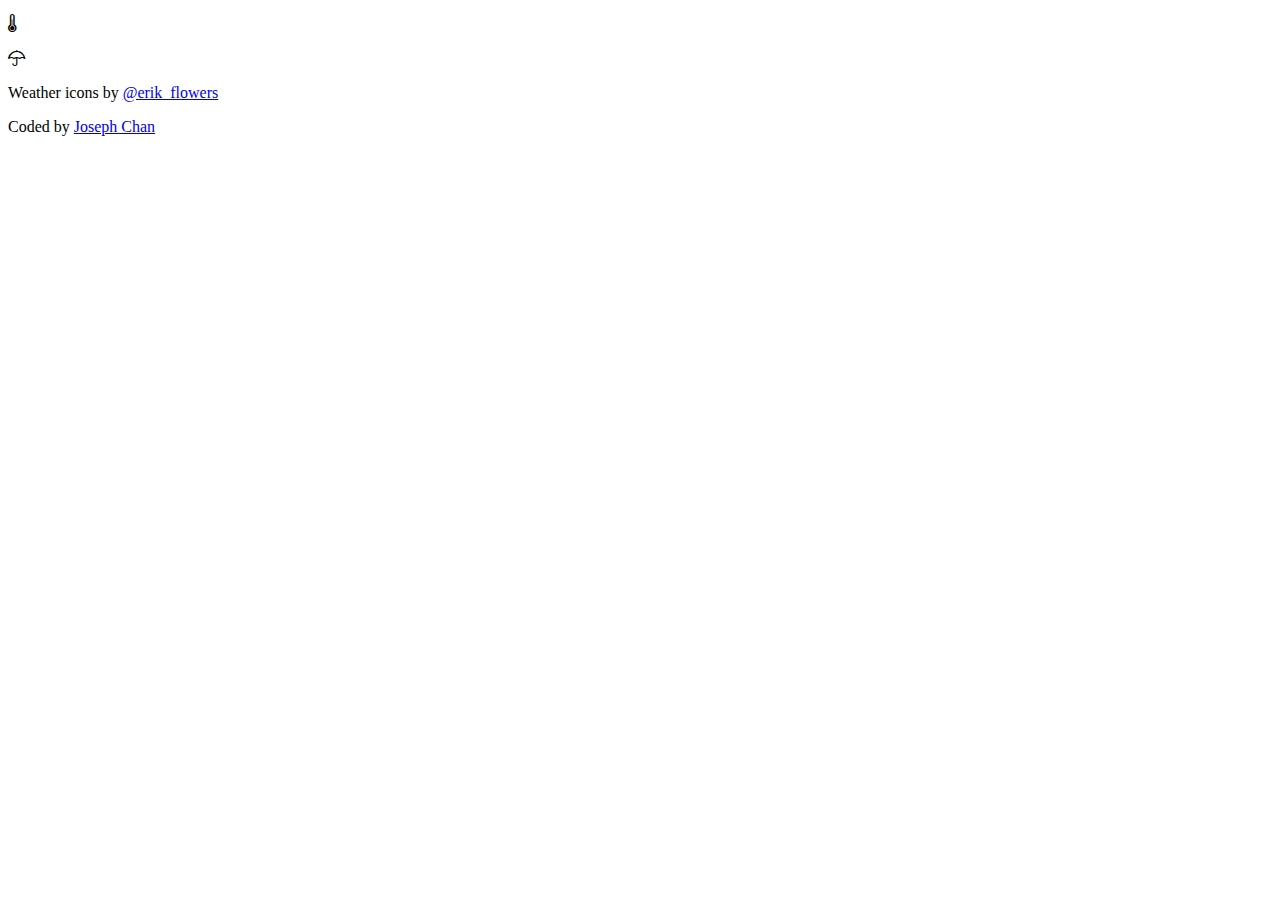
==== commit 01655a9b: "Draft html and js" ====
--- a/indexUnderConstruction.html
+++ b/indexUnderConstruction.html
@@ -8,20 +8,28 @@
     <title>Weather &amp; Corgi</title>
   </head>
   <body>
-    <p class="location">Earth</p>
-    <p class="weatherIcon"><i class="wi wi-day-sunny"></i></p>
-    <p class="currentTemperature">25 C</p>
-    <p class="dayTime">Saturday 12:00PM</p>
-    <p class="windDirectionIcon"><i class="wi wi-direction-up"></i></p>
-    <p class="windSpeed">200 kph</p>
+    <p class="location"></p>
+    <p class="weatherIcon"><i></i></p>
+    <p class="currentTemperature"></p>
+    <p class="dayAndTime"></p>
+    <p class="windDirectionIcon" title="Direction wind is coming from."><i></i></p>
+    <p class="windSpeed"></p>
     <p><i class="wi wi-thermometer"></i></p>
-    <p class="minMaxTemperatures">5C/50C</p>
+    <p class="minMaxTemperatures"></p>
     <p><i class="wi wi-umbrella"></i></p>
-    <p class="precipHeight">5 in.</p>
+    <p class="precipHeight"></p>
     
     <footer>
       <p>Weather icons by <a href="https://erikflowers.github.io/weather-icons/" title="Visit the Weather Icons site" target="_blank">@erik_flowers</a></p>
       <p>Coded by <a href="https://github.com/joechan3" target="_blank" title="View Joseph Chan&apos;s GitHub profile">Joseph Chan</a></p>
     </footer>
+  
+    <script
+			  src="https://code.jquery.com/jquery-2.2.3.min.js"
+			  integrity="sha256-a23g1Nt4dtEYOj7bR+vTu7+T8VP13humZFBJNIYoEJo="
+			  crossorigin="anonymous">
+    </script>
+    <script src="js/script.js"></script>
+  
   </body>
 </html>
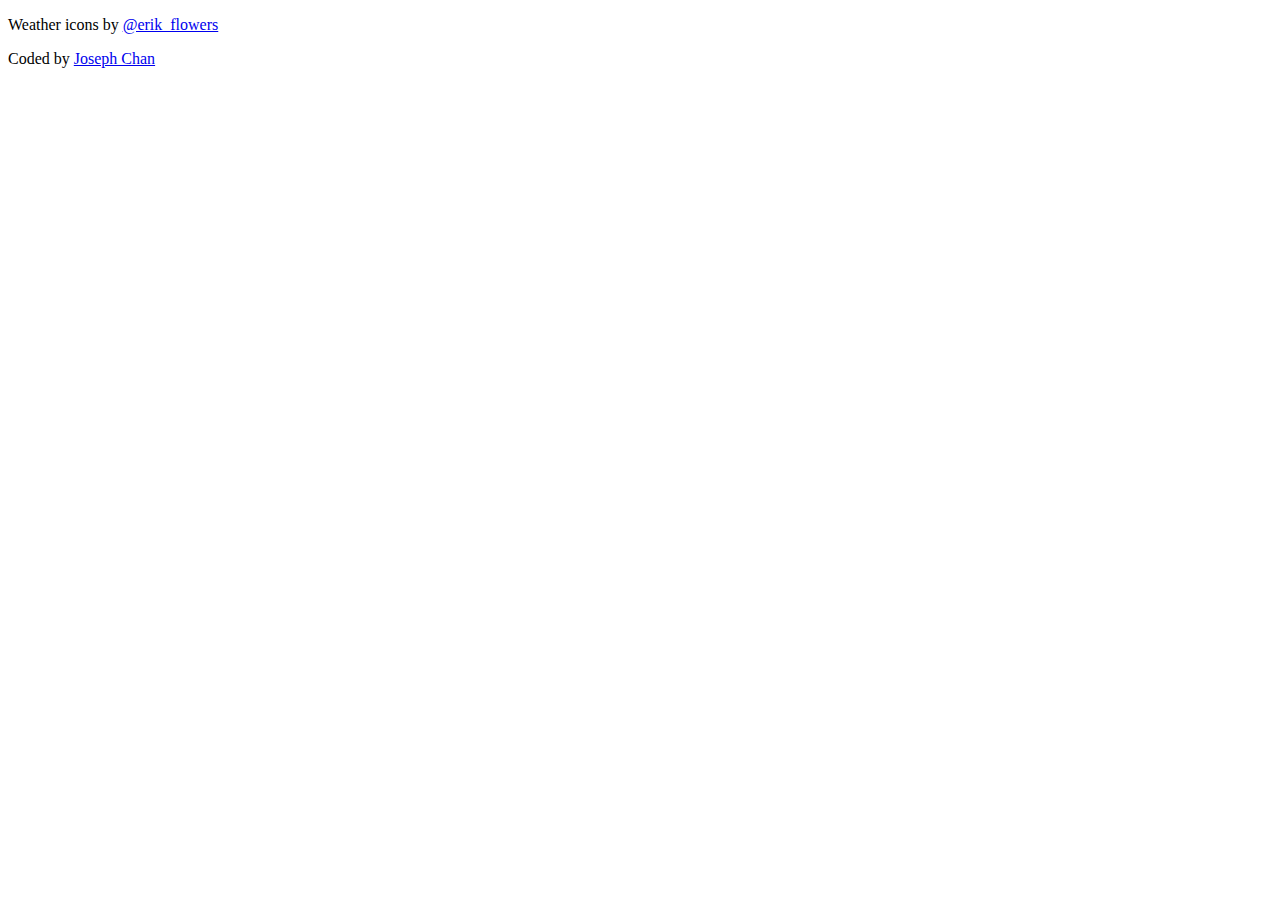
==== commit 217ec10e: "Refactor js" ====
--- a/indexUnderConstruction.html
+++ b/indexUnderConstruction.html
@@ -2,9 +2,18 @@
 <html lang="en">
   <head>
     <meta charset="utf-8">
-    <meta name="description" content="Weather & Corgi">
+    <meta name="description" content="Weather and Corgi">
+    <meta http-equiv="X-UA-Compatible" content="IE=edge">
+    <meta name="viewport" content="width=device-width, initial-scale=1">
     <link rel="stylesheet" type="text/css" href="css/weather-icons-wind.min.css">
     <link rel="stylesheet" type="text/css" href="css/weather-icons.min.css">
+<!--    <link rel="stylesheet" href="https://maxcdn.bootstrapcdn.com/bootstrap/3.3.6/css/bootstrap.min.css">-->
+<!--    <link rel="stylesheet" href="css/style.css">-->
+    <!-- Optional IE8 Support -->
+     <!--[if lt IE 9]>
+       <script src="https://oss.maxcdn.com/html5shiv/3.7.2/html5shiv.min.js"></script>
+       <script src="https://oss.maxcdn.com/respond/1.4.2/respond.min.js"></script>
+     <![endif]-->
     <title>Weather &amp; Corgi</title>
   </head>
   <body>
@@ -14,10 +23,8 @@
     <p class="dayAndTime"></p>
     <p class="windDirectionIcon" title="Direction wind is coming from."><i></i></p>
     <p class="windSpeed"></p>
-    <p><i class="wi wi-thermometer"></i></p>
+    <p class="thermometer"><i></i></p>
     <p class="minMaxTemperatures"></p>
-    <p><i class="wi wi-umbrella"></i></p>
-    <p class="precipHeight"></p>
     
     <footer>
       <p>Weather icons by <a href="https://erikflowers.github.io/weather-icons/" title="Visit the Weather Icons site" target="_blank">@erik_flowers</a></p>
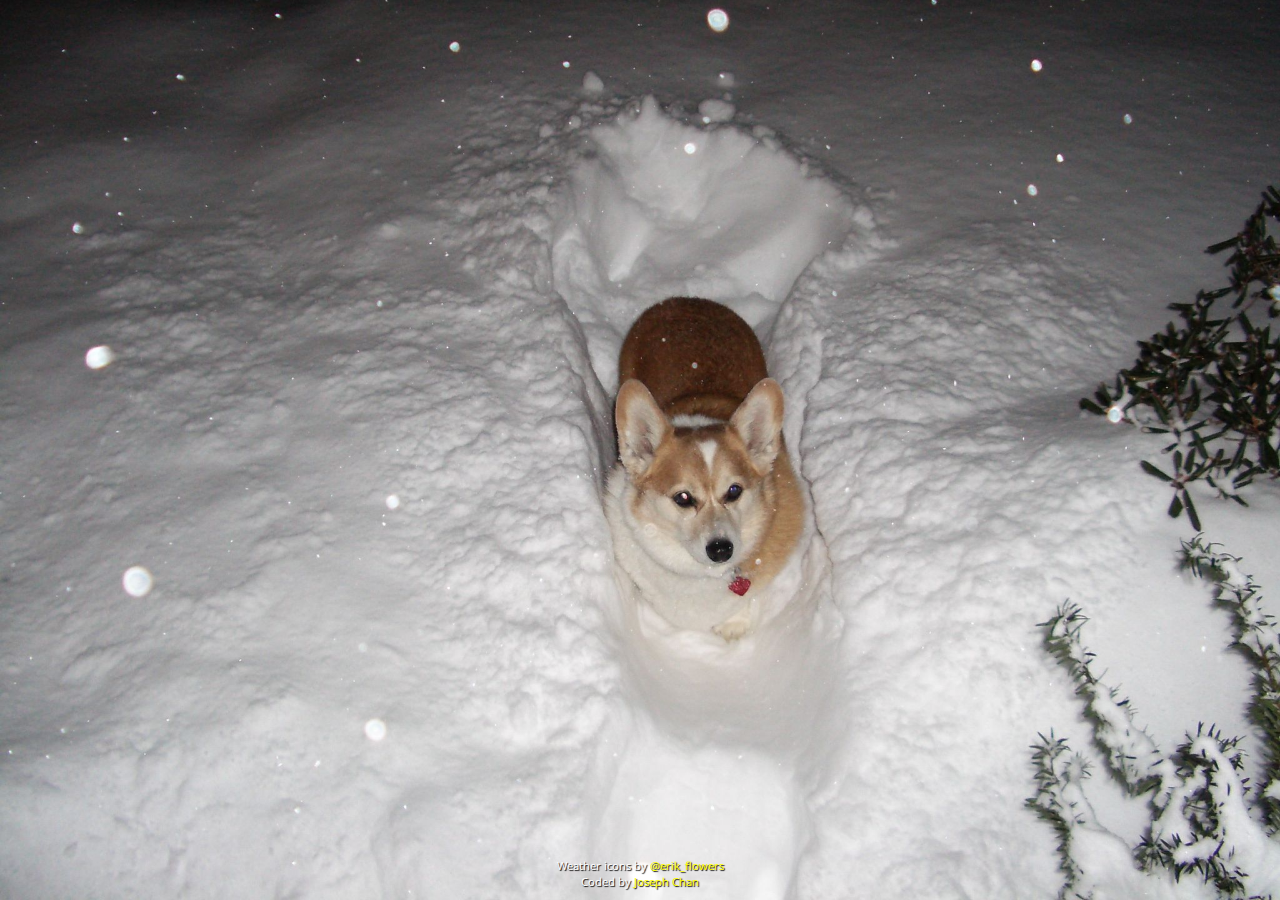
==== commit 65281f69: "Draft styling" ====
--- a/indexUnderConstruction.html
+++ b/indexUnderConstruction.html
@@ -5,10 +5,11 @@
     <meta name="description" content="Weather and Corgi">
     <meta http-equiv="X-UA-Compatible" content="IE=edge">
     <meta name="viewport" content="width=device-width, initial-scale=1">
+    <link href='https://fonts.googleapis.com/css?family=Allerta+Stencil|Droid+Sans:400,700' rel='stylesheet' type='text/css'>
     <link rel="stylesheet" type="text/css" href="css/weather-icons-wind.min.css">
     <link rel="stylesheet" type="text/css" href="css/weather-icons.min.css">
-<!--    <link rel="stylesheet" href="https://maxcdn.bootstrapcdn.com/bootstrap/3.3.6/css/bootstrap.min.css">-->
-<!--    <link rel="stylesheet" href="css/style.css">-->
+    <link rel="stylesheet" href="css/bootstrap.min.css">
+    <link rel="stylesheet" href="css/styles.css">
     <!-- Optional IE8 Support -->
      <!--[if lt IE 9]>
        <script src="https://oss.maxcdn.com/html5shiv/3.7.2/html5shiv.min.js"></script>
@@ -17,18 +18,30 @@
     <title>Weather &amp; Corgi</title>
   </head>
   <body>
-    <p class="location"></p>
-    <p class="weatherIcon"><i></i></p>
-    <p class="currentTemperature"></p>
-    <p class="dayAndTime"></p>
-    <p class="windDirectionIcon" title="Direction wind is coming from."><i></i></p>
-    <p class="windSpeed"></p>
-    <p class="thermometer"><i></i></p>
-    <p class="minMaxTemperatures"></p>
+    <main role="main" class="container">
+      <div class="translucentBG">
+        <p class="location"></p>
+        <p class="weatherIcon"><i></i></p>
+        <p class="currentTemperature"></p>
+        <p class="dayAndTime"></p>
+        <div class="row">
+          <div class="col-xs-6">
+            <p class="windDirectionIcon" title="Direction wind is coming from."><i></i></p>
+            <p class="windSpeed"></p>
+          </div>
+          <div class="col-xs-6">
+            <p class="thermometer"><i></i></p>
+            <p class="minMaxTemperatures"></p>
+          </div>
+        </div><!--.row-->
+      </div>
+    </main><!--.container-->
     
     <footer>
-      <p>Weather icons by <a href="https://erikflowers.github.io/weather-icons/" title="Visit the Weather Icons site" target="_blank">@erik_flowers</a></p>
-      <p>Coded by <a href="https://github.com/joechan3" target="_blank" title="View Joseph Chan&apos;s GitHub profile">Joseph Chan</a></p>
+      <p>
+        Weather icons by <a href="https://erikflowers.github.io/weather-icons/" title="Visit the Weather Icons site" target="_blank">@erik_flowers</a><br>
+        Coded by <a href="https://github.com/joechan3" target="_blank" title="View Joseph Chan&apos;s GitHub profile">Joseph Chan</a>
+      </p>
     </footer>
   
     <script
--- a/css/styles.css
+++ b/css/styles.css
@@ -0,0 +1,80 @@
+html{
+  height: 100%;
+}
+body {
+  min-height: 100%;
+  background-image: url("../images/NightC.jpg");
+  background-size: cover;
+  background-position: bottom right;
+  cursor:default;
+/*  background-repeat: no-repeat;*/
+}
+
+a{
+  color: yellow;
+}
+
+a:visited,
+a:hover,
+a:active{
+  color: yellow;
+  font-weight: bold;
+  text-decoration: underline;
+}
+
+.translucentBG{
+  margin: 15px auto 15px auto;
+  background-color: rgba(0,0,0,0);
+  max-width: 450px;
+/*
+  position: absolute;
+  top: 50%;
+  left: 50%;
+  transform: translateX(-50%)translateY(-50%);
+*/
+  
+}
+
+p{
+  text-align:center;
+  font-family: 'Droid Sans', sans-serif;
+  color: #fff;
+}
+
+.location{
+  font-family: 'Allerta Stencil', sans-serif;
+  font-size: 3em;
+}
+
+.weatherIcon{
+  font-size: 4em;
+/*  position:absolute;*/
+}
+
+.currentTemperature{
+  font-size: 2em;
+  font-weight: bold;
+  cursor:pointer;
+  display: block;
+  max-width: 40%;
+  margin: 0 auto;
+}
+
+.dayAndTime{
+  font-size: 1.2em;
+  letter-spacing: 0.25em;
+}
+
+.windDirectionIcon,
+.thermometer{
+  font-size: 1.5em;
+}
+
+footer{
+  font-size: 0.8em;
+  position: absolute;
+  left:0;
+  right:0;
+  bottom: 0;
+  text-shadow: 1px 1px 1px #000;
+}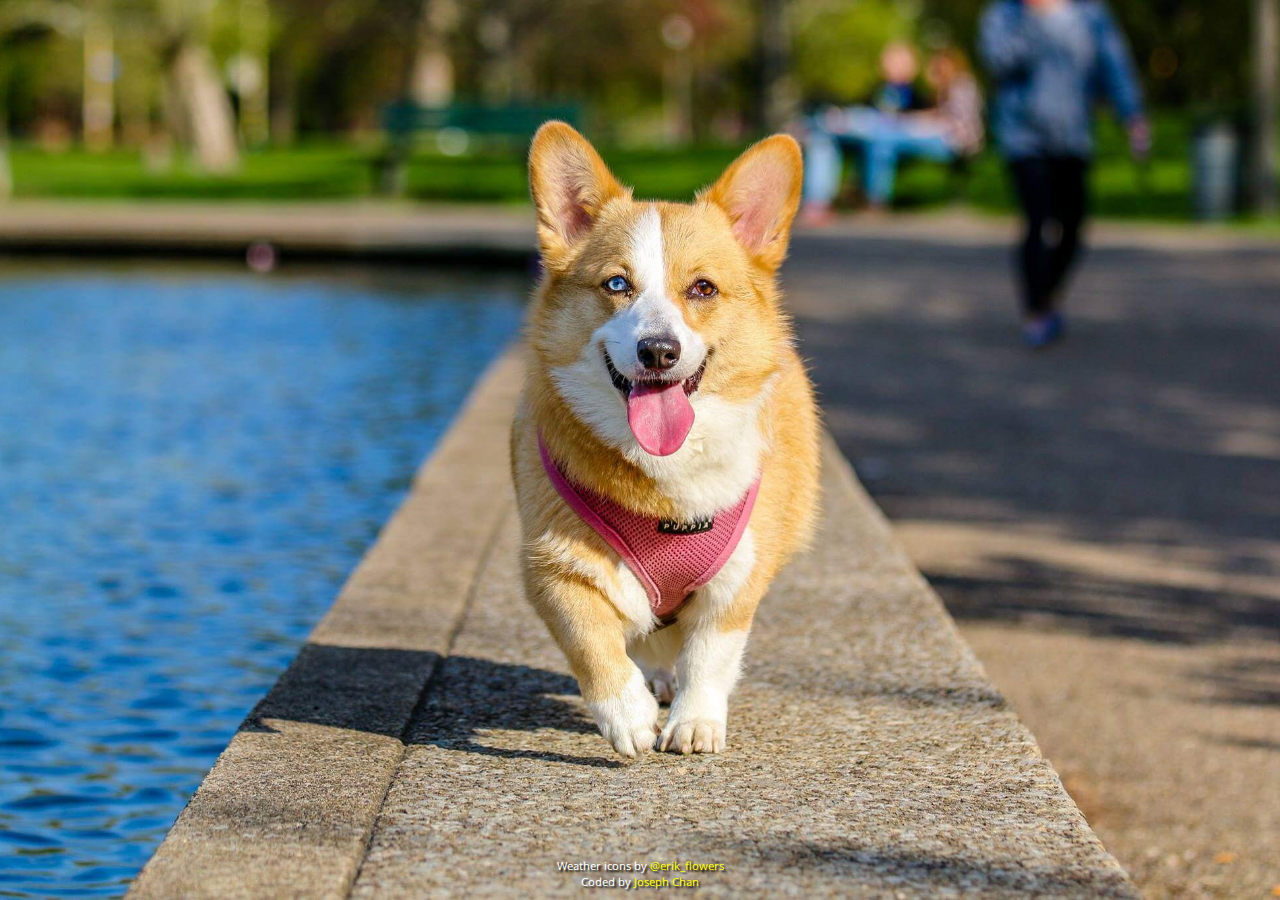
==== commit 06937b57: "Further develop background image change functionality. Refactoring." ====
--- a/indexUnderConstruction.html
+++ b/indexUnderConstruction.html
@@ -44,6 +44,7 @@
       </p>
     </footer>
   
+    <script src="js/suncalc.js"></script>
     <script
 			  src="https://code.jquery.com/jquery-2.2.3.min.js"
 			  integrity="sha256-a23g1Nt4dtEYOj7bR+vTu7+T8VP13humZFBJNIYoEJo="
--- a/css/styles.css
+++ b/css/styles.css
@@ -1,13 +1,16 @@
+/*
+Thanks: The Weather Icons project - https://erikflowers.github.io/weather-icons/
+*/
+
 html{
   height: 100%;
 }
 body {
   min-height: 100%;
-  background-image: url("../images/NightC.jpg");
+  background-image: url("../images/default-tiny.jpeg");
   background-size: cover;
-  background-position: bottom right;
+  background-position: center center;
   cursor:default;
-/*  background-repeat: no-repeat;*/
 }
 
 a{
@@ -26,13 +29,6 @@
   margin: 15px auto 15px auto;
   background-color: rgba(0,0,0,0);
   max-width: 450px;
-/*
-  position: absolute;
-  top: 50%;
-  left: 50%;
-  transform: translateX(-50%)translateY(-50%);
-*/
-  
 }
 
 p{
@@ -76,5 +72,5 @@
   left:0;
   right:0;
   bottom: 0;
-  text-shadow: 1px 1px 1px #000;
+  text-shadow: 2px 2px 2px #000;
 }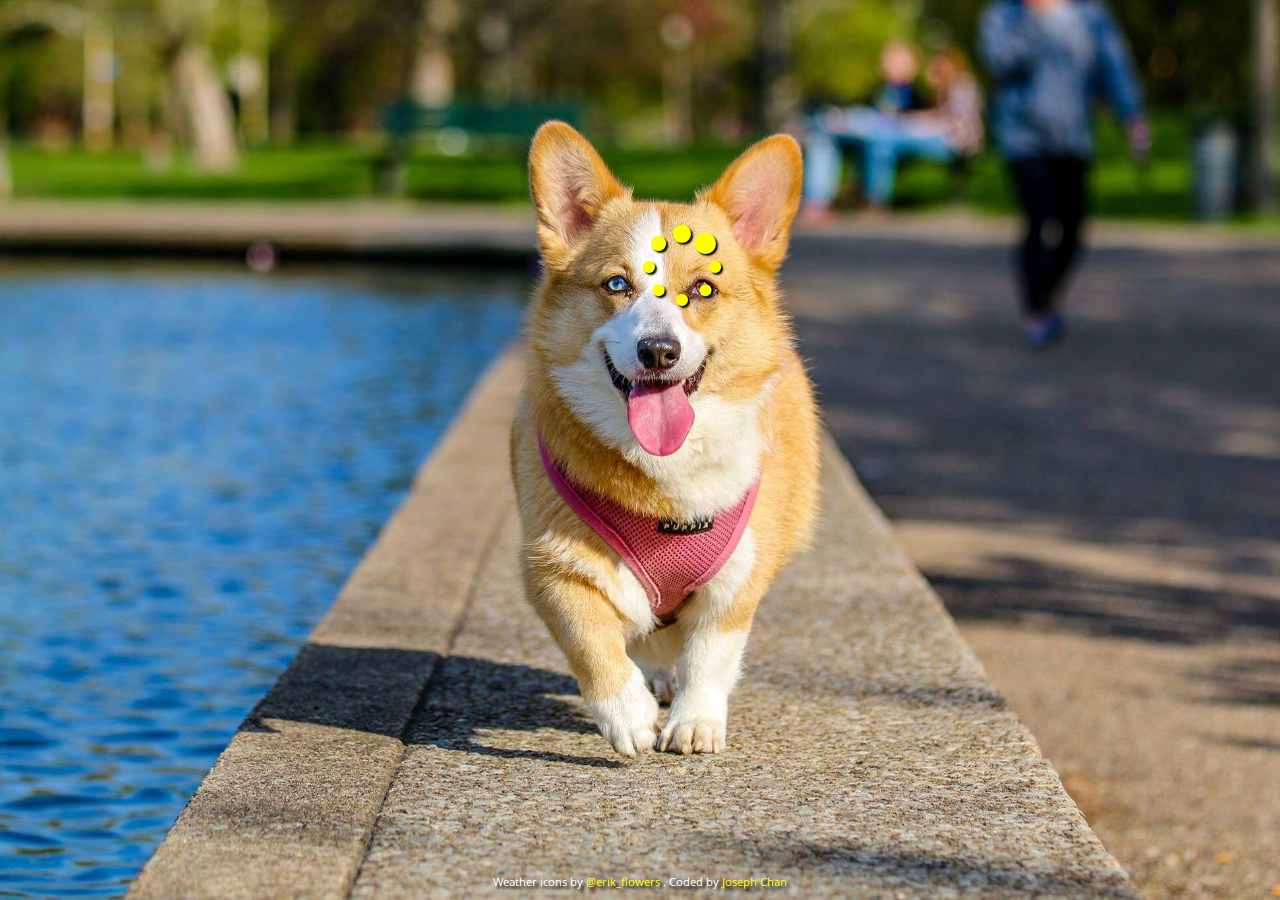
==== commit 13615269: "Add spinner" ====
--- a/indexUnderConstruction.html
+++ b/indexUnderConstruction.html
@@ -6,6 +6,7 @@
     <meta http-equiv="X-UA-Compatible" content="IE=edge">
     <meta name="viewport" content="width=device-width, initial-scale=1">
     <link href='https://fonts.googleapis.com/css?family=Allerta+Stencil|Droid+Sans:400,700' rel='stylesheet' type='text/css'>
+    <link rel="stylesheet" href="https://maxcdn.bootstrapcdn.com/font-awesome/4.6.2/css/font-awesome.min.css">
     <link rel="stylesheet" type="text/css" href="css/weather-icons-wind.min.css">
     <link rel="stylesheet" type="text/css" href="css/weather-icons.min.css">
     <link rel="stylesheet" href="css/bootstrap.min.css">
@@ -20,7 +21,8 @@
   <body>
     <main role="main" class="container">
       <div class="translucentBG">
-        <p class="location"></p>
+        <i class="fa fa-spinner fa-pulse" aria-hidden="true"></i>
+        <p class="location"></p>        
         <p class="weatherIcon"><i></i></p>
         <p class="currentTemperature"></p>
         <p class="dayAndTime"></p>
@@ -39,8 +41,8 @@
     
     <footer>
       <p>
-        Weather icons by <a href="https://erikflowers.github.io/weather-icons/" title="Visit the Weather Icons site" target="_blank">@erik_flowers</a><br>
-        Coded by <a href="https://github.com/joechan3" target="_blank" title="View Joseph Chan&apos;s GitHub profile">Joseph Chan</a>
+        Weather icons by <a href="https://erikflowers.github.io/weather-icons/" title="Visit the Weather Icons site" target="_blank">@erik_flowers</a>
+        . Coded by <a href="https://github.com/joechan3" target="_blank" title="View Joseph Chan&apos;s GitHub profile">Joseph Chan</a>
       </p>
     </footer>
   
--- a/css/styles.css
+++ b/css/styles.css
@@ -1,5 +1,6 @@
 /*
-Thanks: The Weather Icons project - https://erikflowers.github.io/weather-icons/
+Thanks: 
+   - The Weather Icons project - https://erikflowers.github.io/weather-icons/
 */
 
 html{
@@ -29,6 +30,19 @@
   margin: 15px auto 15px auto;
   background-color: rgba(0,0,0,0);
   max-width: 450px;
+}
+
+.fa-pulse{
+  text-align: center;
+  display:block;
+  max-width:25%;
+  margin: 0 auto;
+  position: absolute;
+  top: 25%;
+  left: 50%;
+  font-size: 6em;
+  color: yellow;
+  text-shadow: 2px 2px 2px #000;
 }
 
 p{
@@ -72,5 +86,5 @@
   left:0;
   right:0;
   bottom: 0;
-  text-shadow: 2px 2px 2px #000;
+  text-shadow: 3px 3px 3px #000;
 }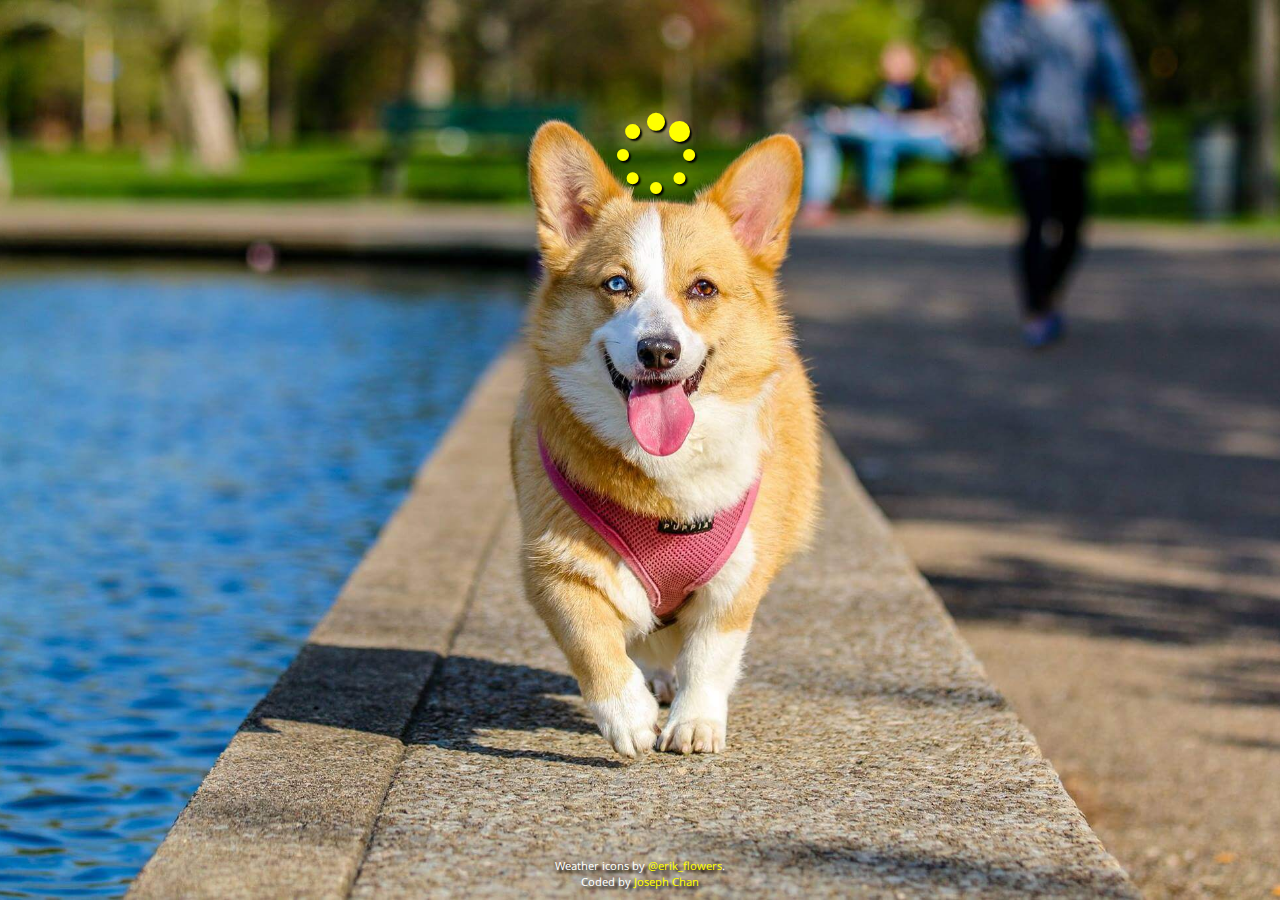
==== commit 55733da4: "Rename html file" ====
--- a/indexUnderConstruction.html
+++ b/indexUnderConstruction.html
@@ -1,28 +1,34 @@
 <!DOCTYPE HTML>
 <html lang="en">
+
   <head>
     <meta charset="utf-8">
     <meta name="description" content="Weather and Corgi">
     <meta http-equiv="X-UA-Compatible" content="IE=edge">
     <meta name="viewport" content="width=device-width, initial-scale=1">
+    <meta name="theme-color" content="#FFCE0D">
     <link href='https://fonts.googleapis.com/css?family=Allerta+Stencil|Droid+Sans:400,700' rel='stylesheet' type='text/css'>
     <link rel="stylesheet" href="https://maxcdn.bootstrapcdn.com/font-awesome/4.6.2/css/font-awesome.min.css">
     <link rel="stylesheet" type="text/css" href="css/weather-icons-wind.min.css">
     <link rel="stylesheet" type="text/css" href="css/weather-icons.min.css">
     <link rel="stylesheet" href="css/bootstrap.min.css">
     <link rel="stylesheet" href="css/styles.css">
+    <!--Favicon made by Freepik http://www.flaticon.com -->
+    <link rel="shortcut icon" href="images/favicon.ico" type="image/x-icon">
+    <link rel="icon" href="images/favicon.ico" type="image/x-icon">
     <!-- Optional IE8 Support -->
-     <!--[if lt IE 9]>
+    <!--[if lt IE 9]>
        <script src="https://oss.maxcdn.com/html5shiv/3.7.2/html5shiv.min.js"></script>
        <script src="https://oss.maxcdn.com/respond/1.4.2/respond.min.js"></script>
      <![endif]-->
     <title>Weather &amp; Corgi</title>
   </head>
+
   <body>
     <main role="main" class="container">
       <div class="translucentBG">
         <i class="fa fa-spinner fa-pulse" aria-hidden="true"></i>
-        <p class="location"></p>        
+        <p class="location"></p>
         <p class="weatherIcon"><i></i></p>
         <p class="currentTemperature"></p>
         <p class="dayAndTime"></p>
@@ -35,24 +41,20 @@
             <p class="thermometer"><i></i></p>
             <p class="minMaxTemperatures"></p>
           </div>
-        </div><!--.row-->
+        </div>
+        <!--.row-->
       </div>
-    </main><!--.container-->
-    
+    </main>
+    <!--.container-->
     <footer>
       <p>
-        Weather icons by <a href="https://erikflowers.github.io/weather-icons/" title="Visit the Weather Icons site" target="_blank">@erik_flowers</a>
-        . Coded by <a href="https://github.com/joechan3" target="_blank" title="View Joseph Chan&apos;s GitHub profile">Joseph Chan</a>
+        Weather icons by <a href="https://erikflowers.github.io/weather-icons/" title="Visit the Weather Icons site" target="_blank">@erik_flowers</a>.<br>Coded by <a href="https://github.com/joechan3" target="_blank" title="View Joseph Chan&apos;s GitHub profile">Joseph Chan</a>
       </p>
     </footer>
-  
     <script src="js/suncalc.js"></script>
-    <script
-			  src="https://code.jquery.com/jquery-2.2.3.min.js"
-			  integrity="sha256-a23g1Nt4dtEYOj7bR+vTu7+T8VP13humZFBJNIYoEJo="
-			  crossorigin="anonymous">
+    <script src="https://code.jquery.com/jquery-2.2.3.min.js" integrity="sha256-a23g1Nt4dtEYOj7bR+vTu7+T8VP13humZFBJNIYoEJo=" crossorigin="anonymous">
     </script>
     <script src="js/script.js"></script>
-  
   </body>
+
 </html>
--- a/css/styles.css
+++ b/css/styles.css
@@ -1,90 +1,106 @@
-/*
-Thanks: 
-   - The Weather Icons project - https://erikflowers.github.io/weather-icons/
-*/
+/*Thanks: The Weather Icons project - https://erikflowers.github.io/weather-icons/*/
 
-html{
-  height: 100%;
+::selection {
+  background-color: yellow;
+  color: #000;
 }
+
+::-moz-selection {
+  background-color: yellow;
+  color: #000;
+}
+
+html {
+  min-height: 100%;
+}
+
 body {
-  min-height: 100%;
+  min-height: 100vh;
   background-image: url("../images/default-tiny.jpeg");
   background-size: cover;
   background-position: center center;
-  cursor:default;
+  cursor: default;
+  background-repeat: no-repeat;
+  background-color: yellow;
 }
 
-a{
+a {
   color: yellow;
 }
 
 a:visited,
 a:hover,
-a:active{
+a:active,
+a:focus {
   color: yellow;
   font-weight: bold;
   text-decoration: underline;
 }
 
-.translucentBG{
+.translucentBG {
   margin: 15px auto 15px auto;
-  background-color: rgba(0,0,0,0);
+  background-color: rgba(0, 0, 0, 0);
   max-width: 450px;
 }
 
-.fa-pulse{
-  text-align: center;
-  display:block;
-  max-width:25%;
-  margin: 0 auto;
-  position: absolute;
-  top: 25%;
-  left: 50%;
+.fa{
+  display: block;
+  width: 33%;
+  margin: 25% 30% 0 auto;
+}
+
+.fa-pulse {
+  position: relative;
+  text-align:center;
   font-size: 6em;
   color: yellow;
   text-shadow: 2px 2px 2px #000;
 }
 
-p{
-  text-align:center;
+p {
+  text-align: center;
   font-family: 'Droid Sans', sans-serif;
   color: #fff;
 }
 
-.location{
+.location {
   font-family: 'Allerta Stencil', sans-serif;
   font-size: 3em;
 }
 
-.weatherIcon{
+.weatherIcon {
   font-size: 4em;
-/*  position:absolute;*/
 }
 
-.currentTemperature{
+.currentTemperature {
   font-size: 2em;
   font-weight: bold;
-  cursor:pointer;
+  cursor: pointer;
   display: block;
   max-width: 40%;
   margin: 0 auto;
 }
 
-.dayAndTime{
+.dayAndTime {
   font-size: 1.2em;
   letter-spacing: 0.25em;
 }
 
 .windDirectionIcon,
-.thermometer{
+.thermometer {
   font-size: 1.5em;
 }
 
-footer{
+footer {
   font-size: 0.8em;
   position: absolute;
-  left:0;
-  right:0;
+  left: 0;
+  right: 0;
   bottom: 0;
   text-shadow: 3px 3px 3px #000;
-}+}
+
+@media (max-height: 320px) {
+  footer {
+    display:none;
+  }
